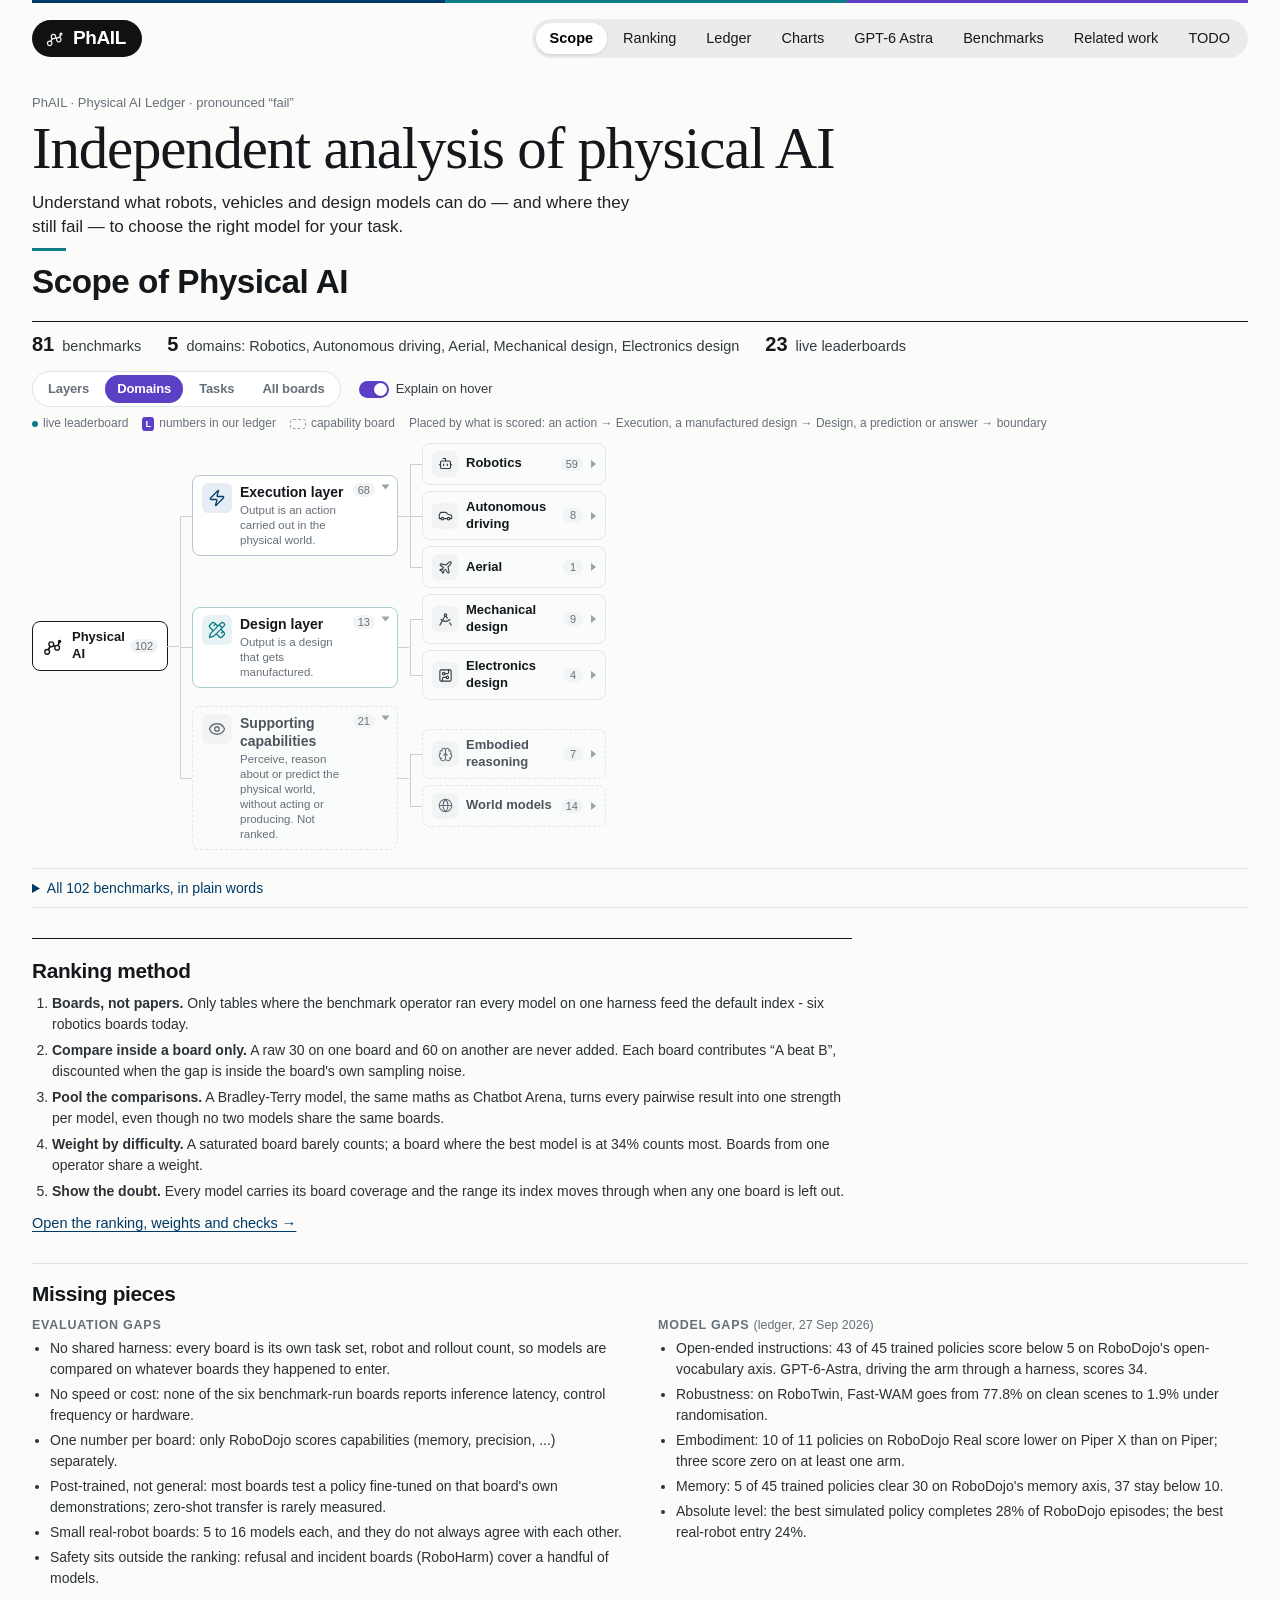
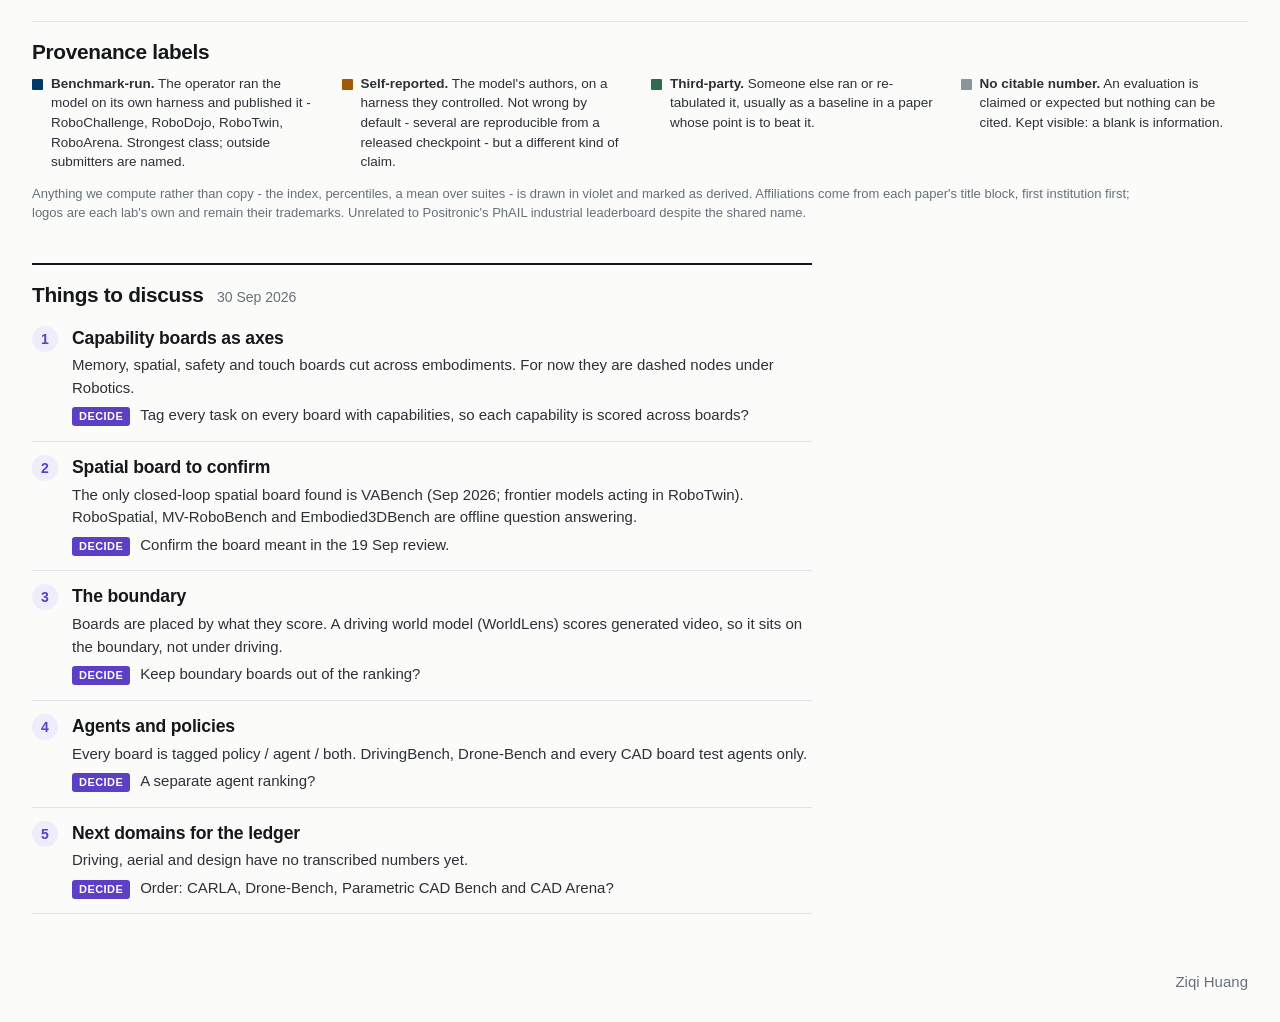
==== index.html @ 2cd9f98d "update" ====
<!doctype html>
<html lang="en">
<head>
  <meta charset="UTF-8" />
  <meta name="viewport" content="width=device-width, initial-scale=1" />
  <meta name="description" content="What counts as physical AI, which benchmarks measure it, and a draft cross-board ranking that records who produced every number." />
  <title>PhAIL - Physical AI Ledger</title>
  <link rel="icon" href="favicon.svg?v=1" type="image/svg+xml" />
  <link rel="mask-icon" href="physical-ai-mark.svg" color="#14171b" />
  <link rel="stylesheet" href="style.css?v=11" />
</head>
<body>
  <header class="site-header" id="top"></header>

  <main class="scope-page">
    <section class="site-hero">
      <p class="site-hero-kicker">PhAIL &middot; Physical AI Ledger &middot; pronounced &ldquo;fail&rdquo;</p>
      <h1>Independent analysis of physical AI</h1>
      <p class="site-hero-sub">Understand what robots, vehicles and design models can do &mdash; and where they still fail &mdash; to choose the right model for your task.</p>
    </section>

    <section class="database-intro">
      <h2>Scope of Physical AI</h2>
    </section>

    <div class="scope-stats" data-scope-stats></div>
    <div class="scope-toolbar">
      <div class="track-switch track-switch--small" role="tablist" aria-label="How deep to open the tree" data-scope-depth></div>
      <label class="explain-switch"><input type="checkbox" data-explain-toggle checked /><span class="explain-switch-track" aria-hidden="true"></span>Explain on hover</label>
      <p class="scope-legend"><span><span class="st-live"></span> live leaderboard</span><span><span class="st-chip-ledger">L</span> numbers in our ledger</span><span><span class="legend-dash"></span> capability board</span><span>Placed by what is scored: an action &rarr; Execution, a manufactured design &rarr; Design, a prediction or answer &rarr; boundary</span></p>
    </div>
    <div class="scope-tree" data-scope-tree aria-label="Taxonomy of physical AI benchmarks"></div>

    <details class="scope-directory">
      <summary data-scope-directory-summary>All benchmarks, with what each one measures</summary>
      <div data-scope-directory></div>
    </details>

    <section class="scope-about" id="about" aria-label="About PhAIL">

      <article class="scope-article">
        <h2>Ranking method</h2>
        <ol class="compact-steps">
          <li><strong>Boards, not papers.</strong> Only tables where the benchmark operator ran every model on one harness feed the default index - six robotics boards today.</li>
          <li><strong>Compare inside a board only.</strong> A raw 30 on one board and 60 on another are never added. Each board contributes “A beat B”, discounted when the gap is inside the board's own sampling noise.</li>
          <li><strong>Pool the comparisons.</strong> A Bradley-Terry model, the same maths as Chatbot Arena, turns every pairwise result into one strength per model, even though no two models share the same boards.</li>
          <li><strong>Weight by difficulty.</strong> A saturated board barely counts; a board where the best model is at 34% counts most. Boards from one operator share a weight.</li>
          <li><strong>Show the doubt.</strong> Every model carries its board coverage and the range its index moves through when any one board is left out.</li>
        </ol>
        <p class="scope-more"><a href="ranking.html">Open the ranking, weights and checks &rarr;</a></p>
      </article>
    </section>

    <section class="scope-missing" aria-labelledby="missing-title">
      <h2 id="missing-title">Missing pieces</h2>
      <div class="scope-missing-grid">
        <div>
          <h3>Evaluation gaps</h3>
          <ul class="tight-list">
            <li>No shared harness: every board is its own task set, robot and rollout count, so models are compared on whatever boards they happened to enter.</li>
            <li>No speed or cost: none of the six benchmark-run boards reports inference latency, control frequency or hardware.</li>
            <li>One number per board: only RoboDojo scores capabilities (memory, precision, ...) separately.</li>
            <li>Post-trained, not general: most boards test a policy fine-tuned on that board's own demonstrations; zero-shot transfer is rarely measured.</li>
            <li>Small real-robot boards: 5 to 16 models each, and they do not always agree with each other.</li>
            <li>Safety sits outside the ranking: refusal and incident boards (RoboHarm) cover a handful of models.</li>
          </ul>
        </div>
        <div>
          <h3>Model gaps <span class="scope-asof">(ledger, 27 Sep 2026)</span></h3>
          <ul class="tight-list">
            <li>Open-ended instructions: 43 of 45 trained policies score below 5 on RoboDojo's open-vocabulary axis. GPT-6-Astra, driving the arm through a harness, scores 34.</li>
            <li>Robustness: on RoboTwin, Fast-WAM goes from 77.8% on clean scenes to 1.9% under randomisation.</li>
            <li>Embodiment: 10 of 11 policies on RoboDojo Real score lower on Piper X than on Piper; three score zero on at least one arm.</li>
            <li>Memory: 5 of 45 trained policies clear 30 on RoboDojo's memory axis, 37 stay below 10.</li>
            <li>Absolute level: the best simulated policy completes 28% of RoboDojo episodes; the best real-robot entry 24%.</li>
          </ul>
        </div>
      </div>
    </section>

    <section class="scope-sources" aria-labelledby="sources-title">
      <h2 id="sources-title">Provenance labels</h2>
      <ul class="source-classes">
        <li><span class="provenance-swatch" style="background:#003b68"></span><div><strong>Benchmark-run.</strong> The operator ran the model on its own harness and published it - RoboChallenge, RoboDojo, RoboTwin, RoboArena. Strongest class; outside submitters are named.</div></li>
        <li><span class="provenance-swatch" style="background:#a2560a"></span><div><strong>Self-reported.</strong> The model's authors, on a harness they controlled. Not wrong by default - several are reproducible from a released checkpoint - but a different kind of claim.</div></li>
        <li><span class="provenance-swatch" style="background:#2f6b4f"></span><div><strong>Third-party.</strong> Someone else ran or re-tabulated it, usually as a baseline in a paper whose point is to beat it.</div></li>
        <li><span class="provenance-swatch" style="background:#8a949b"></span><div><strong>No citable number.</strong> An evaluation is claimed or expected but nothing can be cited. Kept visible: a blank is information.</div></li>
      </ul>
      <p class="scope-fine">Anything we compute rather than copy - the index, percentiles, a mean over suites - is drawn in violet and marked as derived. Affiliations come from each paper's title block, first institution first; logos are each lab's own and remain their trademarks. Unrelated to Positronic's PhAIL industrial leaderboard despite the shared name.</p>
    </section>

    <section data-discussion="scope"></section>
  </main>

  <footer class="site-footer" aria-label="Author"><a class="author-credit" data-personal-link href="https://ziqihuangg.github.io/" target="_blank" rel="noreferrer">Ziqi Huang</a></footer>
  <script src="script.js?v=8"></script>
  <script src="icons.js?v=2"></script>
  <script src="scope-data.js?v=3"></script>
  <script src="scope-app.js?v=4"></script>
  <script src="discussion-data.js?v=3"></script>
  <script src="discussion.js?v=2"></script>
  <script src="notes-data.js?v=1"></script>
  <script src="notes.js?v=1"></script>
</body>
</html>
---- style.css ----
:root {
  --ink: #14171b;
  --muted: #66707a;
  --line: #dfe3e6;
  --accent: #003b68;
  --paper: #fbfbfa;
  --measure: 1440px;

  /* Two accents, and a rule about where they may go.

     The data palette is already spoken for: navy, amber, green and grey mean
     benchmark-run, self-reported, third-party and pending, and the organisation
     colours mean a lab. Anything new put on a bar would read as a fifth claim
     about where a number came from. So these two belong to the INTERFACE - the
     active tab, the slider, a section rule, a figure worth remembering - with
     one exception: --violet also fills the percentile bars, because a percentile
     is the one quantity on this site that nobody published and we computed, and
     it should not look like anything read off a board.

     --teal   pairs with the navy without competing for the same job
     --violet is the interactive colour: if it moves, it is violet          */
  --violet: #5b3fc4;
  --violet-soft: #efecfb;
  --teal: #0e7c86;
  --teal-soft: #e6f2f3;
}

* { box-sizing: border-box; }
html { scroll-behavior: smooth; }
body {
  margin: 0;
  background: var(--paper);
  color: var(--ink);
  overflow-x: hidden;
  font-family: -apple-system, BlinkMacSystemFont, "Segoe UI", Helvetica, Arial, sans-serif;
  font-size: 16px;
  line-height: 1.45;
  -webkit-font-smoothing: antialiased;
}

a { color: var(--accent); text-decoration: underline; text-decoration-thickness: 1px; text-underline-offset: 3px; }
a:hover { color: var(--ink); }
.site-header, main, .site-footer { width: min(var(--measure), calc(100% - 64px)); margin: 0 auto; }
/* The rule across the top of every page carries all three colours at once -
   the only place on the site where they appear together. */
/* Header, after Artificial Analysis: a black pill for the name, the tabs in
   one grey pill beside it. The strapline and headline live on the Scope page
   only (.site-hero); every other page starts straight under the tab bar. */
.site-header { padding: 16px 0 14px; border-top: 3px solid var(--ink);
  border-image: linear-gradient(90deg, var(--accent) 0 34%, var(--teal) 34% 67%, var(--violet) 67% 100%) 1; }
.header-row { display: flex; flex-wrap: wrap; align-items: center; justify-content: space-between; gap: 10px 16px; }
.site-name { display: inline-flex; flex: none; align-items: center; gap: 8px; padding: 7px 16px 7px 13px; border-radius: 999px; background: #111; color: #fff; font-size: 19px; font-weight: 700; letter-spacing: -0.02em; line-height: 1.2; text-decoration: none; }
.site-name:hover { color: #fff; background: #000; }
.site-mark { width: 20px; height: 20px; flex: 0 0 auto; filter: invert(1); }
.site-header nav { display: flex; flex-wrap: wrap; align-items: center; gap: 2px; padding: 4px; border-radius: 999px; background: #ebebeb; }
.site-header nav a { padding: 6px 14px; border-radius: 999px; color: #1a1a1a; font-size: 14.5px; font-weight: 500; line-height: 1.3; text-decoration: none; white-space: nowrap; }
.site-header nav a:hover { background: #dcdcdc; color: #000; }
.site-header nav a[aria-current="page"] { background: #fff; color: #000; font-weight: 600; box-shadow: 0 1px 3px rgba(0, 0, 0, .12); }
.site-header nav a:focus-visible { outline: 2px solid var(--violet); outline-offset: 1px; }

.site-hero { padding: 22px 0 8px; }
.site-hero-kicker { margin: 0; color: var(--muted); font-size: 13px; }
.site-hero h1 { max-width: none; margin: 6px 0 0; font-family: "Iowan Old Style", "Palatino Linotype", Palatino, Georgia, "Times New Roman", serif; font-size: clamp(2.3rem, 4.6vw, 3.8rem); font-weight: 500; letter-spacing: -0.02em; line-height: 1.02; }
.site-hero p.site-hero-sub { max-width: 620px; margin: 12px 0 0; color: #1f2328; font-size: 17px; line-height: 1.45; }
.section { padding: 0 0 58px; }
.section + .section { padding-top: 4px; }
.section-kicker { margin: 0 0 12px; color: var(--muted); font-size: 13px; font-weight: 600; letter-spacing: 0.07em; text-transform: uppercase; }
h1, h2, h3 { margin: 0; letter-spacing: -0.03em; line-height: 1.15; }
h1 { max-width: 600px; font-size: clamp(2rem, 4vw, 3rem); font-weight: 650; }
h2 { font-size: clamp(1.6rem, 3vw, 2.3rem); font-weight: 650; }
h3 { font-size: 1rem; font-weight: 700; }
h3 span { color: var(--muted); font-weight: 400; }
.prose { max-width: 700px; margin-top: 28px; }
.prose p { margin: 0 0 20px; }
.prose p:last-child { margin-bottom: 0; }
.home-section { padding-bottom: 84px; }
.task-list { margin-top: 42px; border-top: 1px solid var(--ink); }
.task-item { display: grid; grid-template-columns: 42px 1fr; gap: 18px; padding: 20px 0 22px; border-bottom: 1px solid var(--line); }
.task-number { color: var(--accent); font-size: 12px; font-weight: 700; padding-top: 2px; }
.task-item p { max-width: 620px; margin: 6px 0 0; color: #343b42; }
.metrics-section { padding-top: 4px; }
.metric-grid { display: grid; grid-template-columns: repeat(2, 1fr); margin-top: 38px; border-top: 1px solid var(--ink); }
.metric-item { min-height: 112px; padding: 19px 24px 18px 0; border-bottom: 1px solid var(--line); }
.metric-item:nth-child(odd) { padding-right: 28px; border-right: 1px solid var(--line); }
.metric-item:nth-child(even) { padding-left: 28px; }
.metric-item strong, .metric-item span { display: block; }
.metric-item strong { font-size: 15px; }
.metric-item span { margin-top: 6px; color: var(--muted); font-size: 14px; }
.metric-note { margin-top: 28px; }
.dashboard-section { width: 100%; }
.home-page .dashboard-section { display: none; }
.home-page { min-height: calc(100vh - 230px); }
.section-page { padding-bottom: 48px; }
.section-page > .dashboard-section { display: block; }
.section-page .section-heading { margin-bottom: 34px; }
.section-page .section-heading h1, .section-page .section-heading h2 { font-size: clamp(2.2rem, 5vw, 4rem); }
.section-heading { display: flex; align-items: baseline; gap: 24px; margin-bottom: 18px; }
.section-heading .section-kicker { flex: 0 0 110px; margin: 0; }
.section-heading h1, .section-heading h2 { flex: 1; }
.task-roadmap { border-top: 1px solid var(--ink); }
.roadmap-group { display: grid; grid-template-columns: minmax(220px, .65fr) minmax(0, 2fr); gap: 32px; padding: 26px 0 30px; border-bottom: 1px solid var(--line); }
.roadmap-label { display: flex; align-items: baseline; gap: 18px; }
.roadmap-label > span { color: var(--accent); font-size: 14px; font-weight: 700; }
.roadmap-label h2 { font-size: clamp(1.5rem, 2.6vw, 2.25rem); }
.roadmap-items { border-top: 1px solid var(--line); }
.roadmap-item { display: grid; grid-template-columns: minmax(190px, 1fr) minmax(250px, 1fr) minmax(220px, 1fr); gap: 20px; padding: 15px 0; border-bottom: 1px solid var(--line); font-size: 15px; line-height: 1.45; }
.roadmap-item:last-child { border-bottom: 0; }
.roadmap-item strong { font-size: 16px; }
.roadmap-item span { color: #343b42; }
.roadmap-item em { color: var(--muted); font-style: normal; font-weight: 400; }
.task-table { border-top: 1px solid var(--ink); }
.task-row { display: grid; grid-template-columns: minmax(220px, 1.05fr) minmax(280px, 1fr) minmax(300px, 1.2fr); gap: 28px; padding: 17px 0; border-bottom: 1px solid var(--line); font-size: 16px; line-height: 1.5; }
.task-row > span, .task-row > strong { min-width: 0; }
.task-row strong { font-size: 16px; }
.task-row span { color: #343b42; }
.task-row-head { padding: 10px 0; color: var(--muted); font-size: 14px; font-weight: 700; letter-spacing: .05em; text-transform: uppercase; }
.task-row-head span { color: var(--muted); }
.task-row em { color: var(--muted); font-style: normal; font-weight: 400; }
.table-footnote { max-width: 1100px; margin: 18px 0 0; color: var(--muted); font-size: 16px; }
.definition-list { margin: 30px 0; padding: 0; list-style: none; counter-reset: definitions; }
.definition-list li { counter-increment: definitions; position: relative; padding: 0 0 22px 42px; }
.definition-list li::before { content: counter(definitions, decimal-leading-zero); position: absolute; left: 0; top: 2px; color: var(--accent); font-size: 12px; font-weight: 700; }
.definition-list strong { display: block; margin-bottom: 3px; }
.landscape-list { margin-top: 38px; }
.landscape-group { padding: 20px 0 24px; border-top: 1px solid var(--line); }
.landscape-group:last-child { border-bottom: 1px solid var(--line); }
.landscape-group p { margin: 7px 0 0; color: #343b42; }
.aside-note { max-width: 640px; margin: 26px 0 0; color: var(--muted); font-size: 14px; }
.table-wrap { overflow-x: auto; margin: 36px 0 32px; border-top: 1px solid var(--ink); border-bottom: 1px solid var(--line); }
.data-table-wrap { overflow-x: auto; border-top: 1px solid var(--ink); border-bottom: 1px solid var(--line); }
table { width: 100%; min-width: 920px; border-collapse: collapse; font-size: 15px; line-height: 1.45; }
.data-table { min-width: 1120px; }
.metrics-table { min-width: 980px; }
.models-table { min-width: 1480px; }
.models-table .source-tag { margin: 0 4px 4px 0; }
.models-table td:last-child { font-size: 13px; }
.models-table td:last-child a { display: block; margin-top: 3px; }
.benchmarks-table { min-width: 1320px; }
th, td { padding: 9px 12px 9px 0; text-align: left; vertical-align: top; border-bottom: 1px solid var(--line); }
th { color: var(--muted); font-size: 14px; letter-spacing: 0.04em; text-transform: uppercase; }
tr:last-child td { border-bottom: 0; }
td:first-child { min-width: 170px; font-weight: 500; }
.scoring-note { max-width: 700px; }
.notes-list { list-style: none; margin: 34px 0 0; padding: 0; border-top: 1px solid var(--line); }
.notes-list li { display: grid; grid-template-columns: 120px 1fr; gap: 24px; padding: 18px 0; border-bottom: 1px solid var(--line); }
.notes-list time { color: var(--accent); font-size: 13px; font-weight: 700; }
.site-footer { width: min(var(--measure), calc(100% - 64px)); margin: 0 auto; padding: 0 0 28px; text-align: right; }
.author-credit { color: var(--muted); font-size: 15px; text-decoration: none; }
.author-credit:hover { color: var(--accent); text-decoration: underline; }
.task-database-page { padding-bottom: 56px; }
.database-intro { display: grid; grid-template-columns: 170px minmax(0, 1fr); column-gap: 28px; align-items: baseline; padding-bottom: 20px; border-bottom: 1px solid var(--ink); }
.database-intro .section-kicker { grid-row: span 2; margin: 0; }
.database-intro h1 { max-width: none; font-size: clamp(2rem, 4vw, 3.1rem); }
.database-intro p:last-child { grid-column: 2; margin: 8px 0 0; color: var(--muted); font-size: 15px; }
.filter-panel { display: grid; grid-template-columns: repeat(auto-fit, minmax(146px, 1fr)); align-items: end; gap: 9px 10px; padding: 14px 0; border-bottom: 1px solid var(--line); }
.filter-panel label { display: grid; gap: 5px; color: var(--muted); font-size: 13px; font-weight: 600; }
.filter-panel select, .filter-panel input { width: 100%; min-height: 36px; padding: 6px 8px; border: 1px solid #cfd5d9; border-radius: 0; background: #fff; color: var(--ink); font: inherit; font-size: 14px; }
.database-summary { display: flex; flex-wrap: wrap; align-items: baseline; gap: 6px 16px; padding: 10px 0; color: var(--muted); font-size: 14px; }
.database-summary-note { margin-left: auto; }
.database-summary strong { color: var(--ink); }
.recommendation { display: flex; flex-wrap: wrap; align-items: baseline; gap: 12px 18px; padding: 10px 12px; margin-bottom: 12px; border-left: 3px solid var(--accent); background: #f1f3f3; font-size: 14px; }
.recommendation strong { font-size: 14px; }
.recommendation span { color: #343b42; }
.recommendation a { margin-left: auto; font-size: 13px; }
.task-database-table .data-table { min-width: 1180px; }
.task-database-table td { padding-top: 9px; padding-bottom: 9px; }
.task-database-table td small { display: block; margin-top: 3px; color: var(--muted); font-size: 13px; font-weight: 400; }
.task-database-table strong { font-weight: 600; }
.task-database-table .rank-cell { min-width: 54px; color: var(--accent); font-weight: 700; }

.source-tag { display: inline-block; padding: 2px 8px; margin: 0 0 14px; border: 1px solid var(--ink); color: var(--ink); font-size: 11px; font-weight: 700; letter-spacing: .06em; text-transform: uppercase; }
.source-tag--soft { border-style: dashed; border-color: var(--muted); color: var(--muted); font-weight: 600; }
.legend-list { display: flex; flex-wrap: wrap; gap: 9px 14px; margin: 22px 0 0; padding: 0; list-style: none; font-size: 13px; }
.legend-list li { display: flex; align-items: center; gap: 8px; color: var(--muted); }
.callout-note { padding: 12px 16px; margin: 22px 0 0; border-left: 3px solid var(--accent); background: #f1f3f3; font-size: 14px; line-height: 1.55; }
.callout-note strong { color: var(--ink); }
.callout-note p { margin: 0; }
.callout-note p + p { margin-top: 10px; }
.astra-section { border-top: 1px solid var(--line); padding-top: 46px; }
.astra-section:first-child { border-top: 0; padding-top: 0; }
.row-highlight td { background: #eef2f4; }
.row-highlight td:first-child, .row-highlight strong { font-weight: 700; }
.table-omitted td { color: var(--muted); font-style: italic; border-bottom: 1px solid var(--line); }
.source-list { list-style: none; margin: 30px 0 0; padding: 0; border-top: 1px solid var(--line); }
.source-list li { padding: 16px 0; border-bottom: 1px solid var(--line); }
.source-list p { margin: 6px 0 0; color: #343b42; font-size: 14px; }
.source-list a.source-link { font-size: 14px; }
.table-note { color: var(--muted); font-size: 13px; font-weight: 400; }
.video-grid { display: grid; grid-template-columns: repeat(auto-fit, minmax(260px, 1fr)); gap: 20px; margin: 26px 0 0; }
.video-grid figure { margin: 0; }
.video-grid video { width: 100%; display: block; background: #000; border: 1px solid var(--line); }
.video-grid figcaption { margin-top: 8px; color: var(--muted); font-size: 13px; line-height: 1.4; }

@media (max-width: 620px) {
  .site-header, main, .site-footer { width: min(var(--measure), calc(100% - 36px)); }
  .header-row { flex-direction: column; align-items: flex-start; gap: 10px; }
  .site-header nav { border-radius: 16px; }
  .site-header nav a { padding: 5px 11px; font-size: 14px; }
  .section-heading { display: block; }
  .section-heading .section-kicker { margin-bottom: 16px; }
  .task-row { grid-template-columns: 1fr; gap: 5px; padding: 16px 0; }
  .task-row-head { display: none; }
  .roadmap-group { display: block; padding: 23px 0 25px; }
  .roadmap-label { margin-bottom: 18px; }
  .roadmap-item { grid-template-columns: 1fr; gap: 5px; padding: 15px 0; }
  .section { padding-bottom: 76px; }
  .astra-section { padding-top: 40px; }
  .metric-grid { display: block; }
  .metric-item, .metric-item:nth-child(odd), .metric-item:nth-child(even) { min-height: 0; padding: 17px 0; border-right: 0; }
  .notes-list li { grid-template-columns: 1fr; gap: 4px; }
  .definition-list li { padding-left: 36px; }
}

/* ==========================================================================
   Provenance labelling - who produced each number
   ========================================================================== */
.provenance-key { padding: 14px 0 12px; border-bottom: 1px solid var(--line); }
.provenance-title { margin: 0 0 9px; font-size: 13px; font-weight: 600; letter-spacing: .07em; text-transform: uppercase; color: var(--muted); }
.provenance-legend { display: grid; grid-template-columns: repeat(auto-fit, minmax(260px, 1fr)); gap: 5px 22px; margin: 0; padding: 0; list-style: none; font-size: 13.5px; line-height: 1.4; color: #343b42; }
.provenance-legend li { display: flex; gap: 9px; align-items: flex-start; }
.provenance-copy { min-width: 0; }
.provenance-legend strong { font-weight: 600; }
.provenance-swatch { flex: 0 0 auto; width: 11px; height: 11px; margin-top: 5px; border-radius: 1px; }
.provenance-stamp { margin: 10px 0 0; color: var(--muted); font-size: 13px; }
.provenance-tag { display: inline-block; padding: 1px 7px; border: 1px solid var(--tag, var(--ink)); color: var(--tag, var(--ink)); font-size: 11px; font-weight: 600; letter-spacing: .05em; text-transform: uppercase; white-space: nowrap; }

.filter-panel label { min-width: 0; }
.filter-reset { align-self: end; min-height: 36px; padding: 6px 12px; border: 1px solid #cfd5d9; background: #fff; color: var(--muted); font: inherit; font-size: 13px; cursor: pointer; }
.filter-reset:hover { color: var(--accent); border-color: var(--accent); }

.task-database-table .data-table { min-width: 1180px; table-layout: fixed; }
.task-database-table th, .task-database-table td { overflow-wrap: anywhere; padding-right: 14px; }
.task-database-table col.col-rank { width: 46px; }
.task-database-table col.col-model { width: 15%; }
.task-database-table col.col-task { width: 9.5%; }
.task-database-table col.col-benchmark { width: 12%; }
.task-database-table col.col-track { width: 48px; }
.task-database-table col.col-result { width: 21%; }
.task-database-table col.col-source-type { width: 11%; }
.task-database-table col.col-source { width: auto; }
.task-database-table td { padding-top: 8px; padding-bottom: 8px; }
.task-database-table td small { line-height: 1.35; }
.task-database-table .record-note { color: #343b42; }
.row-reference td { background: #f4f6f7; }
.row-reference .rank-cell { color: var(--muted); }

/* ==========================================================================
   Charts
   ========================================================================== */
.chart-surface { margin: 14px 0 0; }
.chart-surface svg { display: block; max-width: 100%; }
.phail-chart text { font-family: inherit; }
.chart-tick { font-size: 11px; fill: #66707a; }
.chart-tick--head { font-size: 11px; fill: #14171b; font-weight: 600; letter-spacing: .02em; }
.chart-label { font-size: 12.5px; fill: #14171b; }
.chart-label--ref { fill: #66707a; font-style: italic; }
.chart-value { font-size: 12px; fill: #343b42; font-variant-numeric: tabular-nums; }
.chart-point-label { font-size: 11.5px; fill: #343b42; }
.chart-annotation { font-size: 11px; fill: #66707a; }
.chart-axis { font-size: 11.5px; fill: #66707a; }
.chart-caption { max-width: 900px; margin: 10px 0 0; color: var(--muted); font-size: 13.5px; line-height: 1.5; }
.chart-caption-aside { display: block; margin-top: 3px; }
.chart-missing { margin: 0; padding: 18px 0; color: var(--muted); font-size: 14px; font-style: italic; }
.chart-panel + .chart-panel { margin-top: 26px; padding-top: 22px; border-top: 1px solid var(--line); }
.chart-panel-title { margin: 0 0 4px; font-size: 13px; font-weight: 600; color: #343b42; }

.ledger-chart { padding: 18px 0 14px; border-bottom: 1px solid var(--line); }
.ledger-chart-title { margin: 0; font-size: 15px; font-weight: 600; letter-spacing: -0.01em; }

.charts-page { padding-bottom: 56px; }
.chart-index { display: flex; flex-wrap: wrap; gap: 6px 18px; padding: 12px 0; border-bottom: 1px solid var(--line); font-size: 13.5px; }
.chart-block { padding: 30px 0 32px; border-bottom: 1px solid var(--line); }
.chart-block h2 { font-size: clamp(1.25rem, 2.1vw, 1.7rem); }
.chart-standfirst { max-width: 820px; margin: 8px 0 0; color: #343b42; font-size: 14.5px; line-height: 1.5; }
.gap-list { margin: 14px 0 0; padding: 0; list-style: none; border-top: 1px solid var(--line); }
.gap-list li { display: grid; grid-template-columns: minmax(150px, .5fr) minmax(0, 2fr) minmax(170px, .8fr); gap: 18px; padding: 13px 0; border-bottom: 1px solid var(--line); font-size: 14px; }
.gap-list span { color: #343b42; }
.gap-list a { font-size: 13px; }

@media (max-width: 720px) {
  .gap-list li { grid-template-columns: 1fr; gap: 4px; }
  .database-summary-note { margin-left: 0; }
  .chart-block { padding: 24px 0 26px; }
  .database-intro { display: block; }
  .database-intro .section-kicker { margin-bottom: 10px; }
  .database-intro p:last-child { margin-top: 10px; }
  .provenance-legend { grid-template-columns: 1fr; }
  .chart-index { gap: 4px 14px; }
}

/* ==========================================================================
   Column charts: organisation badges, hover panel, colour legend
   ========================================================================== */
.chart-surface { overflow-x: auto; overflow-y: visible; }
.chart-inner { position: relative; }
.chart-column-value { font-size: 11.5px; fill: #14171b; font-weight: 600; font-variant-numeric: tabular-nums; }
.chart-column-name { font-size: 11.5px; fill: #343b42; }
.chart-badge-text { font-family: inherit; letter-spacing: -0.01em; }
.chart-column-band { transition: fill-opacity .12s ease; }

.chart-tooltip {
  position: absolute;
  z-index: 5;
  width: 268px;
  padding: 9px 12px 10px;
  border: 1px solid var(--line);
  border-left: 3px solid var(--ink);
  background: #fff;
  box-shadow: 0 6px 20px rgba(20, 23, 27, .12);
  font-size: 13px;
  line-height: 1.4;
  pointer-events: none;
}
.chart-tooltip[hidden] { display: none; }
.chart-tooltip-head { display: flex; align-items: baseline; gap: 7px; }
.chart-tooltip-head strong { font-size: 13.5px; font-weight: 600; }
.chart-tooltip-swatch { flex: 0 0 auto; width: 9px; height: 9px; border-radius: 1px; }
.chart-tooltip-value { margin: 3px 0 7px; font-size: 19px; font-weight: 650; letter-spacing: -0.02em; font-variant-numeric: tabular-nums; }
.chart-tooltip-value span { margin-left: 6px; color: var(--muted); font-size: 12px; font-weight: 400; letter-spacing: 0; }
.chart-tooltip-list { margin: 0; padding: 0; border-top: 1px solid var(--line); }
.chart-tooltip-row { display: grid; grid-template-columns: 76px 1fr; gap: 10px; padding: 3px 0; border-bottom: 1px solid #f2f4f5; }
.chart-tooltip-row:last-child { border-bottom: 0; }
.chart-tooltip dt { color: var(--muted); font-size: 11.5px; }
.chart-tooltip dd { margin: 0; font-size: 12.5px; line-height: 1.32; color: #24292e;
  display: -webkit-box; -webkit-line-clamp: 2; -webkit-box-orient: vertical; overflow: hidden; }
.chart-tooltip-foot { margin: 7px 0 0; color: var(--muted); font-size: 11.5px; }

.chart-legend { display: flex; flex-wrap: wrap; gap: 5px 16px; margin: 12px 0 0; padding: 0; list-style: none; font-size: 12.5px; color: #343b42; }
.chart-legend li { display: flex; align-items: center; gap: 7px; }
.chart-legend-swatch { width: 10px; height: 10px; border-radius: 1px; }
.chart-legend-count { color: var(--muted); font-size: 11.5px; }
.chart-legend-note { color: var(--muted); font-size: 11.5px; }

.chart-scroll-hint { margin: 6px 0 0; color: var(--muted); font-size: 12px; }

/* Organisation logos in the hover panel and the colour legend */
.chart-tooltip-logo { flex: 0 0 auto; width: 16px; height: 16px; object-fit: contain; align-self: center; }
.chart-legend-logo { flex: 0 0 auto; width: 14px; height: 14px; object-fit: contain; }

/* =============================================================================
   GPT-6-Astra spotlight page
   -----------------------------------------------------------------------------
   The page reads as one long argument, so headings inside a section need to be
   quieter than the section head, and the blocks that carry the argument (the
   stat strip, the disagreements) need to sit apart from the ordinary prose.
   ========================================================================== */

.astra-page h3 { margin: 34px 0 0; font-size: 1.05rem; font-weight: 600; letter-spacing: -0.01em; }
.astra-page .data-table-wrap { margin-top: 16px; }
.astra-page .chart-index { margin-top: 30px; }
.astra-intro .provenance-key { margin-top: 26px; padding-top: 18px; border-top: 1px solid var(--line); border-bottom: 0; }

/* The four numbers worth remembering after closing the tab. */
.stat-strip { display: grid; grid-template-columns: repeat(auto-fit, minmax(190px, 1fr)); gap: 1px; margin: 28px 0 0; background: var(--line); border: 1px solid var(--line); }
.stat { display: flex; flex-direction: column; gap: 6px; padding: 16px 18px; background: var(--paper, #fbfbfa); }
.stat-value { font-size: clamp(1.4rem, 3vw, 1.9rem); font-weight: 700; letter-spacing: -0.02em; line-height: 1; }
.stat-label { color: var(--muted); font-size: 12.5px; line-height: 1.45; }

/* Reference rows in a table: present for context, not part of the comparison. */
.row-reference td { color: var(--muted); font-style: italic; }
.row-reference td strong { font-weight: 400; }

/* Videos: a poster frame is all that loads until someone presses play. The
   clips come from five different servers at five different aspect ratios, so
   normalise the box and letterbox inside it rather than letting one wide hero
   shot set the row height for three portrait ones. */
.astra-page .video-grid { margin-top: 22px; }
.astra-page .video-grid video { aspect-ratio: 4 / 3; height: auto; object-fit: contain; }
.video-grid figcaption a { display: inline-block; margin-left: 4px; white-space: nowrap; }

/* The closing section - one block per open question. */
.disagreement-list { margin-top: 26px; }
.disagreement { padding: 26px 0; border-top: 1px solid var(--line); }
.disagreement:last-child { border-bottom: 1px solid var(--line); }
.disagreement-index { margin: 0; color: var(--muted); font-size: 12px; font-weight: 600; letter-spacing: .08em; }
.disagreement h3 { margin: 6px 0 0; font-size: 1.15rem; font-weight: 600; }
.disagreement-verdict { margin: 8px 0 0; color: #343b42; font-size: 14.5px; font-style: italic; }
.claim-list { margin: 18px 0 0; padding: 0; list-style: none; display: grid; gap: 14px; }
.claim-list li { display: grid; grid-template-columns: 148px 1fr; gap: 14px; align-items: start; }
.claim-who { display: inline-block; padding: 2px 8px; border: 1px solid; font-size: 11px; font-weight: 700; letter-spacing: .05em; text-transform: uppercase; justify-self: start; }
.claim-list p { margin: 0; color: #343b42; font-size: 14px; line-height: 1.55; }
.disagreement-reading { max-width: 820px; margin: 20px 0 0; padding: 14px 16px; background: #f1f3f3; border-left: 3px solid var(--accent); font-size: 14px; line-height: 1.6; }
.disagreement-reading strong { color: var(--ink); }

.astra-gap-list { margin: 22px 0 0; padding: 0; list-style: none; border-top: 1px solid var(--line); }
.astra-gap-list li { padding: 13px 0; border-bottom: 1px solid var(--line); color: #343b42; font-size: 14.5px; line-height: 1.5; }

.source-list--cards li { padding: 20px 0; }
.source-list--cards .source-meta { margin: 5px 0 0; color: var(--muted); font-size: 13px; line-height: 1.5; }
.source-list--cards .source-meta strong { color: #343b42; font-weight: 600; }

@media (max-width: 620px) {
  .astra-page h3 { margin-top: 28px; }
  .stat-strip { grid-template-columns: 1fr; }
  .claim-list li { grid-template-columns: 1fr; gap: 6px; }
  .disagreement-reading { padding: 12px 13px; }
}

/* =============================================================================
   The sim / real switch, the faceted filters, and the size range
   -----------------------------------------------------------------------------
   The switch is not a filter and does not sit in the filter panel: it picks
   which of two incomparable populations the page is about, so it goes above
   them, styled as a pair of tabs rather than a dropdown.
   ========================================================================== */

.track-switch { display: inline-flex; gap: 4px; margin: 18px 0 0; padding: 4px; border: 1px solid var(--line); border-radius: 999px; background: #fff; }
.track-switch button {
  min-height: 34px; padding: 6px 20px; border: 0; border-radius: 999px;
  background: transparent; color: var(--muted);
  font: inherit; font-size: 14px; font-weight: 600; letter-spacing: -0.01em; cursor: pointer;
  transition: background-color .13s ease, color .13s ease;
}
.track-switch button:hover { color: var(--violet); }
.track-switch button[aria-selected="true"] { background: var(--violet); color: #fff; }
.track-switch button[aria-selected="true"]:hover { color: #fff; }
.track-switch-note { max-width: 780px; margin: 10px 0 4px; color: var(--muted); font-size: 13.5px; line-height: 1.5; }

.filter-panel select:focus-visible, .filter-panel input:focus-visible, .filter-reset:focus-visible, .track-switch button:focus-visible {
  outline: 2px solid var(--violet); outline-offset: 1px;
}
.filter-panel select:disabled { color: var(--muted); background: #f5f6f7; }

/* Model size. Two range inputs stacked on one rail: the track and the fill are
   drawn by the container, and only the thumbs take pointer events, so either
   handle can be grabbed anywhere along the bar. */
.size-filter { grid-column: span 2; align-content: start; }
.size-head { display: flex; align-items: baseline; gap: 8px; }
.size-readout { color: var(--ink); font-weight: 600; font-variant-numeric: tabular-nums; }
.size-range { position: relative; display: block; height: 36px; margin-top: 2px; }
.size-range-rail { position: absolute; left: 8px; right: 8px; top: 16px; height: 4px; border-radius: 2px; background: var(--line); }
.size-range-fill { position: absolute; top: 0; bottom: 0; border-radius: 2px; background: var(--violet); }
.filter-panel .size-range input[type="range"] {
  position: absolute; left: 0; top: 6px; width: 100%; height: 24px; min-height: 0; margin: 0; padding: 0;
  -webkit-appearance: none; appearance: none; border: 0; background: transparent; pointer-events: none;
}
.size-range input[type="range"]::-webkit-slider-runnable-track { background: transparent; border: 0; }
.size-range input[type="range"]::-moz-range-track { background: transparent; border: 0; }
.size-range input[type="range"]::-webkit-slider-thumb {
  -webkit-appearance: none; pointer-events: auto; cursor: grab;
  width: 16px; height: 16px; border-radius: 50%; border: 2px solid var(--violet); background: #fff;
  box-shadow: 0 1px 3px rgba(20, 23, 27, .2);
}
.size-range input[type="range"]::-moz-range-thumb {
  pointer-events: auto; cursor: grab;
  width: 12px; height: 12px; border-radius: 50%; border: 2px solid var(--violet); background: #fff;
}

/* =============================================================================
   Section rules
   -----------------------------------------------------------------------------
   The numbered grey kickers above every heading are gone. Something still has to
   mark where one section stops and the next begins, so each heading carries a
   short coloured rule instead - shorter to read than "03 / Capability breakdown"
   and it does the same job.
   ========================================================================== */

.chart-block > h2::before,
.astra-section > h2::before,
.database-intro > h1::before,
.charts-page .database-intro > h1::before,
.section-page .section-heading h1::before,
.section-page .section-heading h2::before {
  content: ""; display: block; width: 34px; height: 3px; margin-bottom: 14px; background: var(--teal);
}
.astra-section > h1::before { content: ""; display: block; width: 34px; height: 3px; margin-bottom: 14px; background: var(--teal); }
.section-secondary { margin-top: 12px; padding-top: 34px; border-top: 1px solid var(--line); }
.section-secondary .section-heading h1, .section-secondary .section-heading h2 { font-size: clamp(1.5rem, 3vw, 2.2rem); }

/* Without its kicker column the ledger intro is just a heading and a line. */
.database-intro { display: block; }
.database-intro p:last-child { grid-column: auto; max-width: 780px; }
.section-heading { display: block; }

/* =============================================================================
   Colour, sparingly, on the things worth finding again
   ========================================================================== */

.recommendation { border-left-color: var(--teal); background: var(--teal-soft); }
.task-database-table .rank-cell { color: var(--teal); }
.chart-index a:hover { color: var(--violet); }
.ledger-chart-title { color: var(--ink); }
.ledger-chart-title::before { content: ""; display: inline-block; width: 8px; height: 8px; margin-right: 8px; border-radius: 50%; background: var(--violet); vertical-align: middle; }
.stat-value { color: var(--teal); }
.disagreement-index { color: var(--violet); }
.disagreement-reading { border-left-color: var(--violet); background: var(--violet-soft); }
.callout-note { border-left-color: var(--teal); background: var(--teal-soft); }
.definition-list li::before, .task-number, .notes-list time { color: var(--violet); }
.filter-reset:hover { color: var(--violet); border-color: var(--violet); }

@media (max-width: 620px) {
  .track-switch { display: flex; width: 100%; }
  .track-switch button { flex: 1; padding: 6px 8px; }
  .size-filter { grid-column: span 1; }
}

/* =============================================================================
   Scope tab: the tree, the counts, the directory, the About material
   -----------------------------------------------------------------------------
   The tree borrows Artificial Analysis's card language - white cards, 8px
   corners, hairline borders, a line icon on a tinted tile - and keeps this
   site's colours: navy for the execution layer, teal for the design layer,
   grey and dashed for the boundary that is listed but not ranked.
   ========================================================================== */

.page-lede { max-width: 820px; margin: 8px 0 18px; color: #343b42; font-size: 14.5px; line-height: 1.5; }
.scope-page, .ranking-page { padding-bottom: 56px; }
.scope-page .database-intro p, .ranking-page .database-intro p { max-width: 980px; font-size: 14.5px; line-height: 1.5; color: #343b42; }

.scope-stats { display: flex; flex-wrap: wrap; align-items: baseline; gap: 4px 26px; margin: 8px 0 12px; color: #343b42; font-size: 14.5px; }
.scope-stats b { margin-right: 4px; color: var(--ink); font-size: 20px; font-weight: 650; font-variant-numeric: tabular-nums; }

.scope-tree { --st-gap: 24px; --st-line: #c9d0d5; overflow-x: auto; padding: 4px 0 8px; }
.st-tree { min-width: 1040px; }
.st-branch { display: flex; align-items: center; }
.st-node { position: relative; flex: none; display: flex; align-items: center; gap: 8px; padding: 7px 9px; border: 1px solid #e3e6e8; border-radius: 8px; background: #fff; font-size: 13px; line-height: 1.3; }
.st-branch > .st-node:not(:only-child)::after { content: ""; position: absolute; left: 100%; top: 50%; width: calc(var(--st-gap) / 2); border-top: 1px solid var(--st-line); }
.st-kids { position: relative; display: flex; flex-direction: column; gap: 6px; flex: 1 1 auto; min-width: 0; margin-left: var(--st-gap); }
.st-kids > .st-branch { position: relative; }
.st-kids > .st-branch::before { content: ""; position: absolute; left: calc(var(--st-gap) / -2); top: 50%; width: calc(var(--st-gap) / 2); border-top: 1px solid var(--st-line); }
.st-kids > .st-branch::after { content: ""; position: absolute; left: calc(var(--st-gap) / -2); top: -3px; bottom: -3px; border-left: 1px solid var(--st-line); }
.st-kids > .st-branch:first-child::after { top: 50%; }
.st-kids > .st-branch:last-child::after { bottom: 50%; }
.st-kids > .st-branch:only-child::after { display: none; }

.st-icon { flex: none; display: inline-flex; align-items: center; justify-content: center; width: 26px; height: 26px; border-radius: 6px; background: #f1f3f4; color: #343b42; }
.st-text { display: flex; flex-direction: column; min-width: 0; flex: 1; }
.st-name { font-weight: 550; }
.st-gloss { margin-top: 2px; color: var(--muted); font-size: 11.5px; line-height: 1.3; }
.st-kind { margin-top: 1px; color: var(--muted); font-size: 10.5px; letter-spacing: .03em; }
.st-count { flex: none; min-width: 20px; padding: 0 5px; border-radius: 999px; background: #f1f3f4; color: var(--muted); font-size: 11px; text-align: center; font-variant-numeric: tabular-nums; }

.st-node--root { width: 136px; border-color: var(--ink); }
.st-root-mark { width: 22px; height: 22px; flex: none; }
.st-node--root .st-name { font-weight: 650; }
.st-node--layer { width: 206px; align-items: flex-start; }
.st-node--layer .st-icon { width: 30px; height: 30px; }
.st-node--layer .st-name { font-size: 14px; font-weight: 650; }
.st-layer-execution { border-color: #b7c7d8; }
.st-layer-execution .st-icon { background: #e6edf4; color: var(--accent); }
.st-layer-design { border-color: #a9cfd3; }
.st-layer-design .st-icon { background: var(--teal-soft); color: var(--teal); }
.st-node--domain { width: 184px; }
.st-node--task { width: 212px; }
.st-node--task .st-icon { width: 22px; height: 22px; }
.st-node--capability { border-style: dashed; }
.st-node--boundary { border-style: dashed; background: #fafbfb; color: #4c555d; }
.st-node--boundary .st-icon { background: #f1f3f4; color: var(--muted); }

.st-chips { display: flex; flex-wrap: wrap; gap: 4px; flex: 1 1 auto; min-width: 250px; padding: 5px; border: 1px solid #eceef0; border-radius: 8px; background: #fff; }
.st-chip { display: inline-flex; align-items: center; gap: 5px; padding: 1px 8px; border: 1px solid #e3e6e8; border-radius: 999px; background: #fafbfb; color: var(--ink); font-size: 12px; line-height: 1.6; text-decoration: none; white-space: nowrap; }
.st-chip:hover { border-color: var(--violet); color: var(--violet); background: #fff; }
.st-live { flex: none; width: 6px; height: 6px; border-radius: 50%; background: var(--teal); }
.st-chip-mode { color: var(--muted); font-size: 10.5px; }
.st-chip-ledger { display: inline-block; padding: 0 3px; border-radius: 3px; background: var(--violet); color: #fff; font-size: 9.5px; font-weight: 700; line-height: 1.45; }
.st-chip-ledger--inline { vertical-align: 1px; }
.st-chip--saturated { border-style: dashed; color: var(--muted); }
.st-node--boundary ~ .st-kids .st-chips { background: #fafbfb; }

.scope-directory { margin: 10px 0 0; border-top: 1px solid var(--line); border-bottom: 1px solid var(--line); }
.scope-directory summary { padding: 9px 0; color: var(--accent); font-size: 14px; cursor: pointer; }
.scope-directory summary:hover { color: var(--violet); }
.scope-directory .data-table-wrap { border-bottom: 0; }
.scope-directory-table { min-width: 1100px; font-size: 13px; }
.scope-directory-table td:first-child { min-width: 200px; }
.scope-new, .scope-flag { margin-left: 4px; padding: 0 5px; border-radius: 3px; font-size: 10.5px; }
.scope-new { background: var(--teal-soft); color: var(--teal); }
.scope-flag { background: #f1f3f4; color: var(--muted); }
.scope-ledger { margin-left: 4px; font-size: 11.5px; }

.scope-about { max-width: 820px; margin-top: 30px; padding-top: 20px; border-top: 1px solid var(--ink); }
.scope-page h2 { font-size: 1.3rem; letter-spacing: -0.015em; }
.scope-article p { margin: 10px 0 0; color: #2b3137; font-size: 14.5px; line-height: 1.55; }
.scope-article strong, .compact-steps strong, .todo-grid strong, .source-classes strong { font-weight: 600; }
.compact-steps { margin: 10px 0 0; padding-left: 20px; font-size: 14px; line-height: 1.5; color: #2b3137; }
.compact-steps li { margin: 5px 0; }
.scope-more { margin: 10px 0 0; font-size: 14px; }

.scope-missing, .scope-sources, .scope-todo { margin-top: 28px; padding-top: 18px; border-top: 1px solid var(--line); }
.scope-missing-grid { display: grid; grid-template-columns: minmax(0, 1fr) minmax(0, 1fr); gap: 36px; margin-top: 8px; }
.scope-missing h3 { margin: 4px 0 0; color: var(--muted); font-size: 12.5px; font-weight: 600; letter-spacing: .06em; text-transform: uppercase; }
.scope-asof { text-transform: none; letter-spacing: 0; font-weight: 400; }
.tight-list { margin: 6px 0 0; padding-left: 18px; font-size: 14px; line-height: 1.5; color: #2b3137; }
.tight-list li { margin: 4px 0; }

.source-classes { display: grid; grid-template-columns: repeat(4, minmax(0, 1fr)); gap: 12px 22px; margin: 10px 0 0; padding: 0; list-style: none; font-size: 13.5px; line-height: 1.45; color: #2b3137; }
.source-classes li { display: flex; gap: 8px; align-items: flex-start; }
.scope-fine { max-width: 1100px; margin: 12px 0 0; color: var(--muted); font-size: 13px; line-height: 1.5; }

.todo-grid { display: grid; grid-template-columns: repeat(4, minmax(0, 1fr)); gap: 10px 22px; margin: 10px 0 0; padding: 0; list-style: none; font-size: 13.5px; line-height: 1.45; color: #2b3137; }
.todo-grid li { padding-top: 8px; border-top: 2px solid #e6edf4; }

/* =============================================================================
   "Things to discuss" and meeting notes - the foot of every tab
   -----------------------------------------------------------------------------
   One narrow column read like slides: a numbered short title, a line or two of
   detail, and the decision it needs. Narrow on purpose - it is read aloud.
   ========================================================================== */

.talk { max-width: 780px; margin-top: 40px; padding-top: 18px; border-top: 2px solid var(--ink); }
.talk-title { margin: 0 0 6px; font-size: 1.45rem; letter-spacing: -0.015em; }
.talk-title span { margin-left: 8px; color: var(--muted); font-size: 14px; font-weight: 400; letter-spacing: 0; }
.talk-list { margin: 0; padding: 0; list-style: none; counter-reset: talk; }
.talk-list li { position: relative; counter-increment: talk; padding: 14px 0 14px 40px; border-bottom: 1px solid var(--line); }
.talk-list li::before { content: counter(talk); position: absolute; left: 0; top: 13px; width: 26px; height: 26px; border-radius: 50%; background: var(--violet-soft); color: var(--violet); font-size: 14px; font-weight: 650; line-height: 26px; text-align: center; }
.talk-list h3 { margin: 0; font-size: 1.1rem; font-weight: 650; letter-spacing: -0.01em; line-height: 1.3; }
.talk-list p { margin: 5px 0 0; color: #2b3137; font-size: 15px; line-height: 1.5; }
.talk-decide { display: flex; gap: 10px; align-items: baseline; }
.talk-decide span { flex: none; padding: 0 7px; border-radius: 3px; background: var(--violet); color: #fff; font-size: 11px; font-weight: 600; letter-spacing: .04em; text-transform: uppercase; line-height: 1.7; }

.notes { max-width: 780px; margin-top: 20px; }
.talk .notes { margin-top: 18px; }
.notes-title { margin: 0 0 6px; font-size: 1rem; font-weight: 650; }
.notes-list { margin: 0 0 8px; padding: 0; list-style: none; border-top: 1px solid var(--line); }
.notes-list li { display: flex; gap: 10px; align-items: baseline; padding: 7px 0; border-bottom: 1px solid var(--line); font-size: 15px; line-height: 1.45; }
.notes-time { flex: none; color: var(--muted); font-size: 12px; font-variant-numeric: tabular-nums; }
.notes-page { flex: none; padding: 0 6px; border-radius: 3px; background: var(--teal-soft); color: var(--teal); font-size: 11.5px; }
.notes-text { flex: 1; min-width: 0; white-space: pre-wrap; overflow-wrap: anywhere; }
.notes-delete { flex: none; padding: 0 6px; border: 0; background: transparent; color: #9aa3aa; font-size: 17px; line-height: 1; cursor: pointer; }
.notes-delete:hover { color: #b04a5a; }
.notes-input { width: 100%; min-height: 40px; padding: 8px 12px; border: 1px solid #cfd5d9; border-radius: 8px; background: #fff; color: var(--ink); font: inherit; font-size: 15px; }
.notes-input:focus { outline: 2px solid var(--violet); outline-offset: 0; border-color: var(--violet); }
.notes-status { min-height: 1em; margin: 4px 0 0; color: #b04a5a; font-size: 12.5px; }

/* =============================================================================
   Ranking tab
   ========================================================================== */

.rank-controls { display: flex; flex-wrap: wrap; align-items: flex-end; gap: 10px 18px; padding: 14px 0 12px; border-bottom: 1px solid var(--line); }
.rank-control { display: flex; flex-direction: column; gap: 4px; }
.rank-control-label { color: var(--muted); font-size: 12px; font-weight: 600; }
.track-switch--small { margin: 0; padding: 3px; }
.track-switch--small button { min-height: 28px; padding: 3px 12px; font-size: 13px; }
.rank-controls .filter-reset { min-height: 30px; border-radius: 999px; }

.legend-inline { white-space: nowrap; }
.legend-inline .swatch { display: inline-block; width: 10px; height: 10px; margin: 0 4px 0 6px; border-radius: 2px; vertical-align: -1px; }

.num { font-variant-numeric: tabular-nums; white-space: nowrap; }
.ranking-page th { font-size: 12px; }
.rank-table-wrap { margin-top: 4px; }
.rank-table { min-width: 1040px; font-size: 13.5px; }
.rank-table td { padding-top: 6px; padding-bottom: 6px; }
.rank-table td small { display: block; color: var(--muted); font-size: 11.5px; }
.rank-table .rank-cell { width: 40px; min-width: 0; color: var(--violet); font-weight: 600; }
.rank-model { display: inline-flex; align-items: center; gap: 7px; }
.rank-logo { width: 16px; height: 16px; flex: none; object-fit: contain; }
.rank-logo--mark { display: inline-flex; align-items: center; justify-content: center; border-radius: 3px; color: #fff; font-size: 7.5px; font-weight: 700; }
.rank-tag { margin-left: 6px; padding: 0 5px; border: 1px solid; border-radius: 3px; font-size: 10px; letter-spacing: .04em; text-transform: uppercase; }
.rank-tag--agent { border-color: var(--teal); color: var(--teal); }
.rank-bar { display: inline-block; width: 84px; height: 6px; margin-right: 8px; overflow: hidden; border-radius: 3px; background: #eef0f2; vertical-align: middle; }
.rank-bar > span { display: block; height: 100%; }
.rank-bar--narrow { width: 54px; }
.rank-positions span { display: inline-block; margin: 1px 5px 1px 0; padding: 0 7px; border: 1px solid #e3e6e8; border-radius: 999px; color: #4c555d; font-size: 11.5px; white-space: nowrap; }
.rank-positions b { color: var(--ink); font-weight: 600; }

.rank-boards-table { min-width: 900px; font-size: 13.5px; }
.rank-boards-table td small { display: block; color: var(--muted); font-size: 11.5px; }
.held-weak { color: #b04a5a; font-weight: 600; }

.heat-table { min-width: 720px; font-size: 13px; }
.heat-table th, .heat-table td { padding: 5px 6px; }
.heat-table td:first-child { min-width: 190px; }
.heat-head { text-align: center; font-size: 11px; letter-spacing: .02em; text-transform: none; }
.heat-head .icon { display: block; margin: 0 auto 2px; color: var(--ink); }
.heat { width: 70px; text-align: center; font-variant-numeric: tabular-nums; }
.heat--empty { color: #b8bfc5; }
.heat--dark { color: #fff; }
.rank-sources { display: flex; flex-wrap: wrap; gap: 3px 16px; margin: 8px 0 0; color: var(--muted); font-size: 12px; }
.rank-sources b { color: #343b42; font-weight: 600; }
.rank-more { margin-top: 10px; }

.tau-table { min-width: 760px; font-size: 13px; }
.tau-head { font-size: 11px; letter-spacing: 0; text-transform: none; text-align: center; }
.tau-row { color: var(--ink); font-size: 13px; font-weight: 500; letter-spacing: 0; text-transform: none; white-space: nowrap; }
.tau { text-align: center; font-variant-numeric: tabular-nums; }
.tau small { display: block; color: #4c555d; font-size: 10.5px; }
.tau--self { background: #f6f7f8; color: var(--muted); font-size: 12px; }
.tau--none { color: #9aa3aa; font-size: 12px; }

.method-steps { max-width: 980px; margin: 10px 0 0; padding-left: 20px; font-size: 14px; line-height: 1.5; color: #2b3137; }
.method-steps li { margin: 6px 0; }
.method-steps b { font-weight: 600; }

.factor-table { min-width: 880px; font-size: 13.5px; }
.factor-status { display: inline-block; padding: 1px 8px; border-radius: 999px; font-size: 11.5px; white-space: nowrap; }
.factor-status--used { background: var(--violet-soft); color: var(--violet); }
.factor-status--toggle { background: var(--teal-soft); color: var(--teal); }
.factor-status--beside { background: #f1f3f4; color: #343b42; }
.factor-status--missing { background: #f7e6e8; color: #9b3848; }

@media (max-width: 1000px) {
  .st-tree { min-width: 0; }
  .st-branch { flex-direction: column; align-items: stretch; }
  .st-node, .st-node--root, .st-node--layer, .st-node--domain, .st-node--task { width: auto; }
  .st-kids { margin: 6px 0 0 14px; padding-left: 12px; border-left: 1px solid var(--st-line); }
  .st-branch > .st-node::after, .st-kids > .st-branch::before, .st-kids > .st-branch::after { display: none; }
  .st-chips { min-width: 0; }
  .scope-about, .scope-missing-grid { grid-template-columns: 1fr; gap: 18px; }
  .source-classes, .todo-grid { grid-template-columns: repeat(2, minmax(0, 1fr)); }
}
@media (max-width: 620px) {
  .source-classes, .todo-grid { grid-template-columns: 1fr; }
  .rank-controls .track-switch--small { width: auto; display: inline-flex; }
  .track-switch--small button { flex: none; padding: 3px 10px; }
}

/* Scope tree: depth switch, legend, open / closed nodes */
.scope-toolbar { display: flex; flex-wrap: wrap; align-items: center; gap: 8px 18px; margin: 4px 0 6px; }
.scope-legend { display: flex; flex-wrap: wrap; align-items: center; gap: 4px 14px; margin: 0; color: var(--muted); font-size: 12px; }
.scope-legend > span { display: inline-flex; align-items: center; gap: 5px; }
.scope-legend .st-live { display: inline-block; }
.legend-dash { display: inline-block; width: 16px; height: 10px; border: 1px dashed #9aa3aa; border-radius: 3px; }
.st-node[data-toggle] { cursor: pointer; user-select: none; }
.st-node[data-toggle]:hover { border-color: var(--violet); }
.st-node[data-toggle]:focus-visible { outline: 2px solid var(--violet); outline-offset: 1px; }
.st-caret { flex: none; width: 0; height: 0; border-top: 4px solid transparent; border-bottom: 4px solid transparent; border-left: 5px solid #9aa3aa; transform: rotate(90deg); transition: transform .12s ease; }
.st-branch.is-collapsed > .st-node .st-caret { transform: none; }
.st-branch.is-collapsed > .st-kids { display: none; }
.st-branch.is-collapsed > .st-node::after { display: none; }
.st-branch.is-collapsed > .st-node { background: #fafbfb; }

/* Ranking tab: explanations read like slides - large type, narrow column */
.slide { max-width: 800px; padding: 30px 0 30px; border-bottom: 1px solid var(--line); }
.slide h2, .ranking-page .chart-block h2 { font-size: clamp(1.35rem, 2.2vw, 1.7rem); }
.slide h2::before, .ranking-page .chart-block > h2::before { content: ""; display: block; width: 34px; height: 3px; margin-bottom: 12px; background: var(--teal); }
.slide-steps { margin: 16px 0 0; padding: 0; list-style: none; counter-reset: step; }
.slide-steps li { position: relative; counter-increment: step; padding: 10px 0 10px 44px; border-top: 1px solid #eceff1; }
.slide-steps li::before { content: counter(step); position: absolute; left: 0; top: 10px; width: 28px; height: 28px; border-radius: 50%; background: var(--violet); color: #fff; font-size: 14px; font-weight: 650; line-height: 28px; text-align: center; }
.slide-steps b { display: block; font-size: 18px; font-weight: 650; letter-spacing: -0.01em; line-height: 1.3; }
.slide-steps span { display: block; margin-top: 3px; color: #343b42; font-size: 15.5px; line-height: 1.5; }
.slide-aside { margin: 14px 0 0; color: var(--muted); font-size: 14px; line-height: 1.5; }
.slide-points { max-width: 800px; margin: 12px 0 14px; padding-left: 20px; font-size: 16px; line-height: 1.5; color: #2b3137; }
.slide-points li { margin: 4px 0; }
.slide-points b { font-weight: 650; }

/* =============================================================================
   Related work and TODO tabs
   ========================================================================== */
.h1-tag { margin-left: 10px; padding: 2px 8px; border-radius: 4px; background: #f1f3f4; color: var(--muted); font-size: 13px; font-weight: 500; letter-spacing: 0; vertical-align: middle; }
.related-page, .todo-page { padding-bottom: 56px; }
.related-entry { max-width: 860px; padding: 18px 0 30px; border-bottom: 1px solid var(--line); }
.related-index { margin: 0; color: var(--violet); font-size: 13px; font-weight: 650; }
.related-entry h2 { margin: 4px 0 0; font-size: 1.4rem; line-height: 1.25; }
.related-entry h2 a { color: var(--ink); text-decoration: none; }
.related-entry h2 a:hover { color: var(--violet); }
.related-entry h3 { margin: 26px 0 6px; font-size: 1.1rem; font-weight: 650; }
.related-meta { margin: 6px 0 0; color: var(--muted); font-size: 13.5px; }
.related-summary { margin: 12px 0 0; font-size: 16px; line-height: 1.55; color: #2b3137; }
.related-facts { display: grid; grid-template-columns: repeat(2, minmax(0, 1fr)); gap: 8px; margin: 16px 0 0; }
.related-facts div { padding: 9px 12px; border: 1px solid #e6e8ea; border-radius: 8px; background: #fff; }
.related-facts dt { color: var(--muted); font-size: 12px; font-weight: 600; }
.related-facts dd { margin: 2px 0 0; font-size: 14px; line-height: 1.45; }
.related-compare { min-width: 680px; font-size: 14px; }
.related-compare td:first-child { min-width: 130px; font-weight: 600; }
.related-overlap { margin: 12px 0 0; color: #343b42; font-size: 14px; line-height: 1.5; }
.related-overlap b { font-weight: 600; }

.todo-grid-groups { display: grid; grid-template-columns: repeat(2, minmax(0, 1fr)); gap: 8px 40px; max-width: 1200px; }
.todo-group h2 { margin: 18px 0 6px; font-size: 1.2rem; }
.todo-list { margin: 0; padding: 0; list-style: none; border-top: 1px solid var(--ink); }
.todo-item { display: grid; grid-template-columns: 86px minmax(0, 1fr); gap: 12px; padding: 11px 0; border-bottom: 1px solid var(--line); }
.todo-item h3 { margin: 0; font-size: 16px; font-weight: 650; line-height: 1.35; }
.todo-item p { margin: 3px 0 0; color: #343b42; font-size: 14.5px; line-height: 1.5; }
.todo-status { align-self: start; margin-top: 2px; padding: 1px 0; border-radius: 999px; font-size: 11.5px; font-weight: 600; text-align: center; }
.todo-item--doing .todo-status { background: var(--violet); color: #fff; }
.todo-item--next .todo-status { background: var(--violet-soft); color: var(--violet); }
.todo-item--later .todo-status { background: #f1f3f4; color: var(--muted); }
.todo-new { margin-left: 6px; padding: 0 6px; border-radius: 3px; background: var(--teal-soft); color: var(--teal); font-size: 11px; font-weight: 500; vertical-align: 2px; }

@media (max-width: 800px) {
  .related-facts, .todo-grid-groups { grid-template-columns: 1fr; }
}

/* Scope: hover explanations and their on/off switch */
.explain-switch { display: inline-flex; align-items: center; gap: 7px; color: #343b42; font-size: 13px; cursor: pointer; user-select: none; }
.explain-switch input { position: absolute; opacity: 0; width: 1px; height: 1px; }
.explain-switch-track { position: relative; width: 30px; height: 17px; border-radius: 999px; background: #cfd5d9; transition: background .15s ease; }
.explain-switch-track::after { content: ""; position: absolute; left: 2px; top: 2px; width: 13px; height: 13px; border-radius: 50%; background: #fff; box-shadow: 0 1px 2px rgba(0, 0, 0, .2); transition: transform .15s ease; }
.explain-switch input:checked + .explain-switch-track { background: var(--violet); }
.explain-switch input:checked + .explain-switch-track::after { transform: translateX(13px); }
.explain-switch input:focus-visible + .explain-switch-track { outline: 2px solid var(--violet); outline-offset: 2px; }

.explain-pop { position: fixed; z-index: 20; width: 340px; max-width: calc(100vw - 16px); padding: 11px 14px 12px; border: 1px solid #e3e6e8; border-radius: 10px; background: #fff; box-shadow: 0 10px 28px rgba(20, 23, 27, .16); font-size: 13.5px; line-height: 1.45; color: var(--ink); pointer-events: none; }
.explain-pop[hidden] { display: none; }
.explain-kicker { margin: 0; color: var(--muted); font-size: 11.5px; }
.explain-pop h4 { margin: 2px 0 0; font-size: 15px; font-weight: 650; letter-spacing: -0.01em; }
.explain-count { margin-left: 6px; color: var(--muted); font-size: 12px; font-weight: 400; }
.explain-pop p { margin: 6px 0 0; }
.explain-plain { font-size: 14px; }
.explain-note { color: var(--muted); font-size: 12.5px; }
.explain-facts { display: grid; gap: 3px; margin: 8px 0 0; padding: 7px 0 0; border-top: 1px solid #eef0f2; }
.explain-facts div { display: grid; grid-template-columns: 62px 1fr; gap: 8px; }
.explain-facts dt { color: var(--muted); font-size: 12px; }
.explain-facts dd { margin: 0; font-size: 13px; }
.explain-labels { margin: 8px 0 0; padding: 7px 0 0; border-top: 1px solid #eef0f2; list-style: none; color: #4c555d; font-size: 12.5px; }
.explain-labels li { margin: 2px 0; }
.explain-labels b { display: inline-block; min-width: 62px; margin-right: 6px; color: var(--ink); font-weight: 600; }

.database-intro > h2 { font-size: clamp(1.6rem, 2.6vw, 2.1rem); }
.database-intro > h2::before { content: ""; display: block; width: 34px; height: 3px; margin-bottom: 12px; background: var(--teal); }
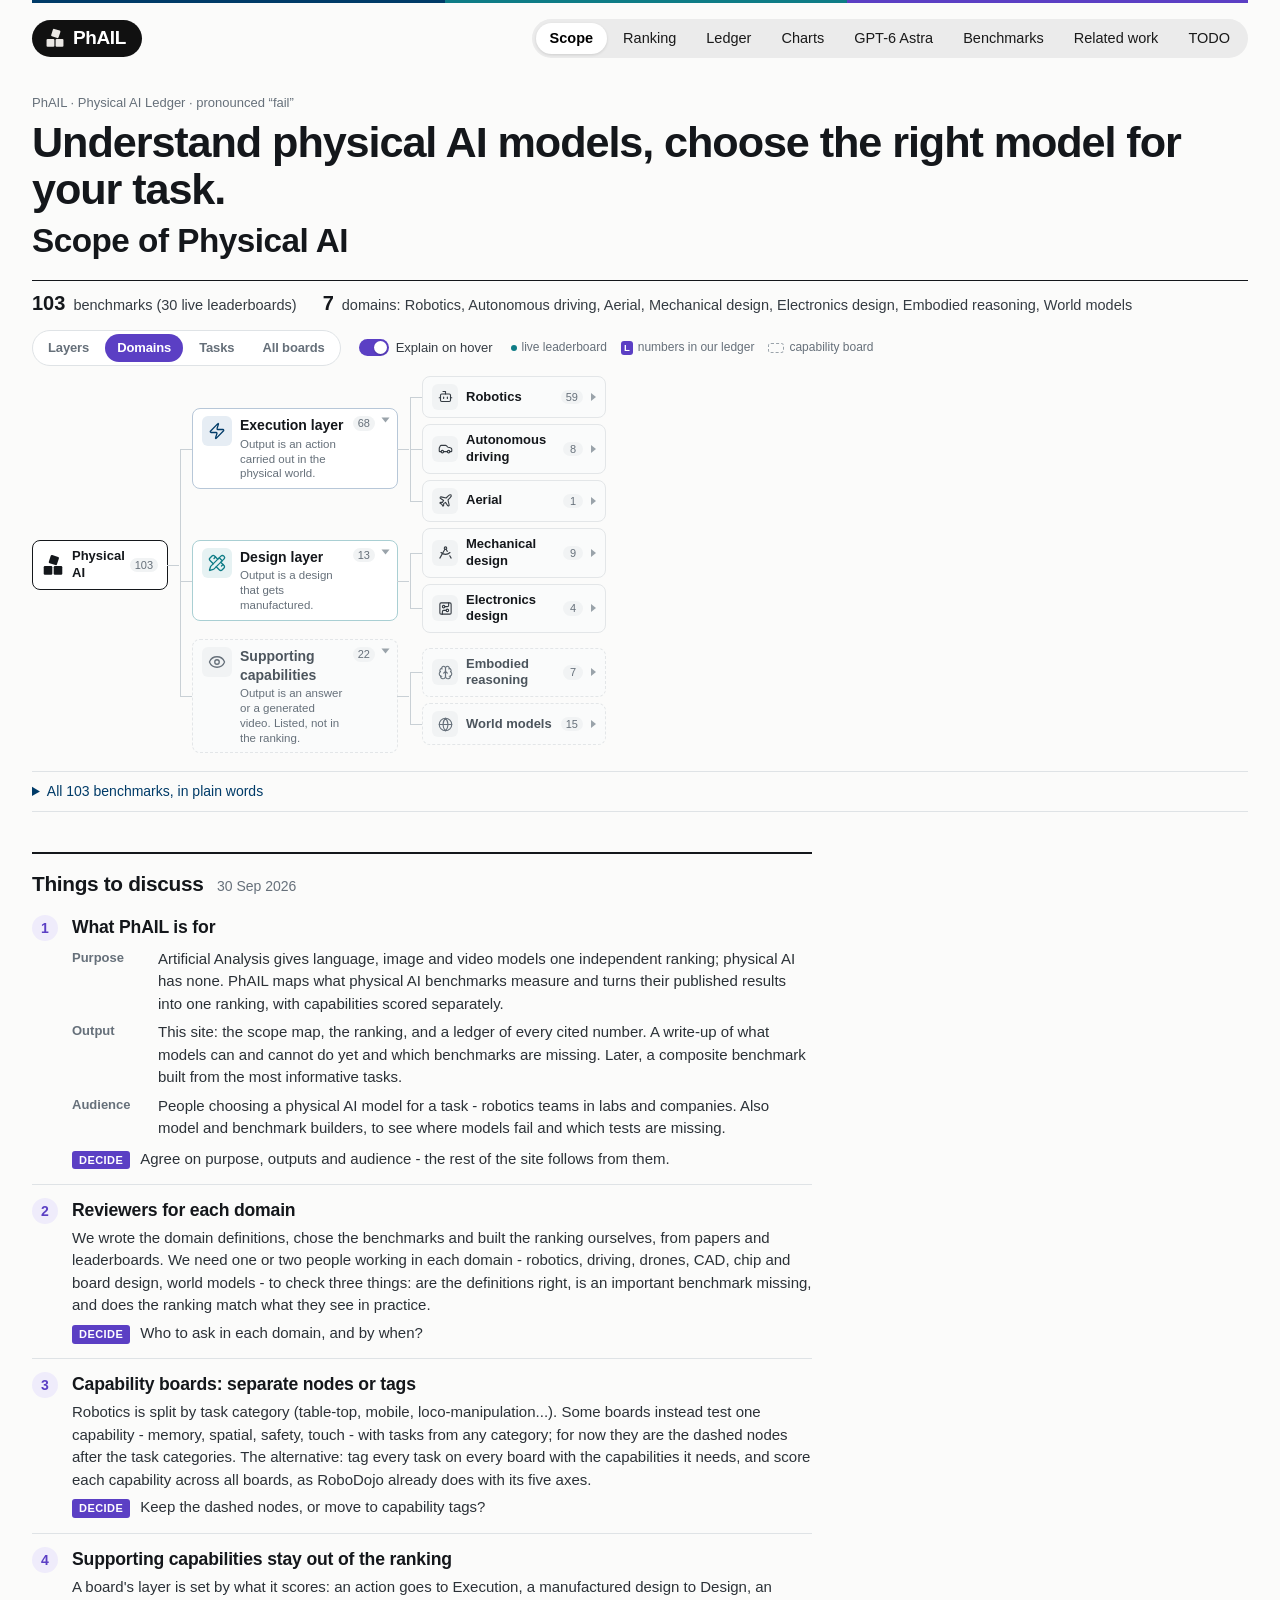
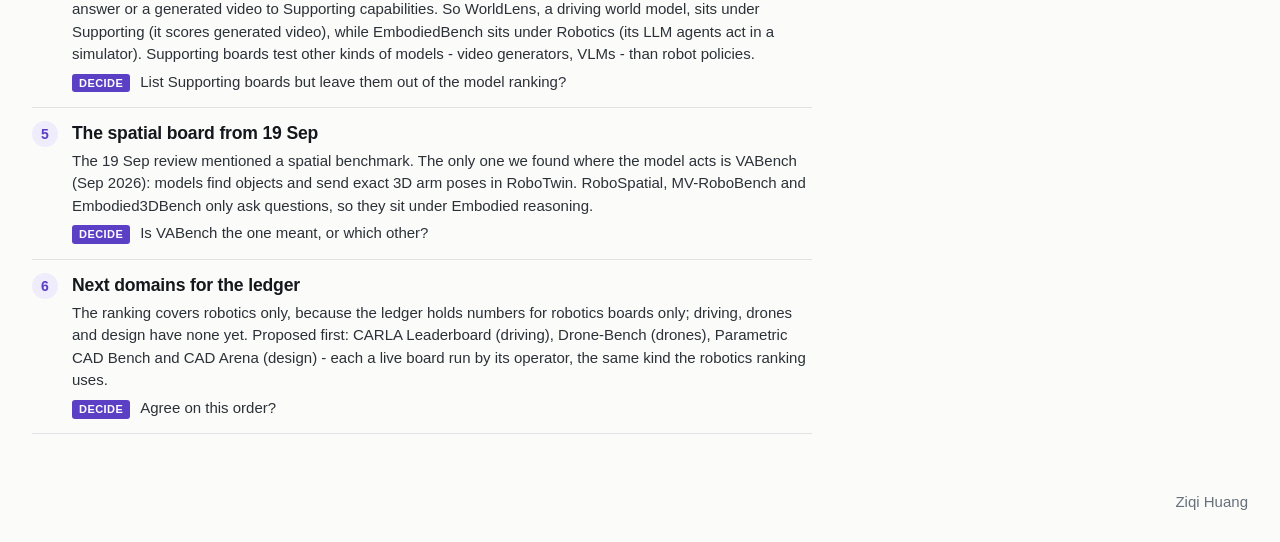
==== commit f8404ecd: "update Scope page" ====
--- a/index.html
+++ b/index.html
@@ -3,11 +3,11 @@
 <head>
   <meta charset="UTF-8" />
   <meta name="viewport" content="width=device-width, initial-scale=1" />
-  <meta name="description" content="What counts as physical AI, which benchmarks measure it, and a draft cross-board ranking that records who produced every number." />
+  <meta name="description" content="Scope of physical AI: every benchmark that measures it, sorted by layer, domain and task." />
   <title>PhAIL - Physical AI Ledger</title>
-  <link rel="icon" href="favicon.svg?v=1" type="image/svg+xml" />
+  <link rel="icon" href="favicon.svg?v=2" type="image/svg+xml" />
   <link rel="mask-icon" href="physical-ai-mark.svg" color="#14171b" />
-  <link rel="stylesheet" href="style.css?v=11" />
+  <link rel="stylesheet" href="style.css?v=12" />
 </head>
 <body>
   <header class="site-header" id="top"></header>
@@ -15,8 +15,7 @@
   <main class="scope-page">
     <section class="site-hero">
       <p class="site-hero-kicker">PhAIL &middot; Physical AI Ledger &middot; pronounced &ldquo;fail&rdquo;</p>
-      <h1>Independent analysis of physical AI</h1>
-      <p class="site-hero-sub">Understand what robots, vehicles and design models can do &mdash; and where they still fail &mdash; to choose the right model for your task.</p>
+      <h1>Understand physical AI models, choose the right model for your task.</h1>
     </section>
 
     <section class="database-intro">
@@ -27,7 +26,7 @@
     <div class="scope-toolbar">
       <div class="track-switch track-switch--small" role="tablist" aria-label="How deep to open the tree" data-scope-depth></div>
       <label class="explain-switch"><input type="checkbox" data-explain-toggle checked /><span class="explain-switch-track" aria-hidden="true"></span>Explain on hover</label>
-      <p class="scope-legend"><span><span class="st-live"></span> live leaderboard</span><span><span class="st-chip-ledger">L</span> numbers in our ledger</span><span><span class="legend-dash"></span> capability board</span><span>Placed by what is scored: an action &rarr; Execution, a manufactured design &rarr; Design, a prediction or answer &rarr; boundary</span></p>
+      <p class="scope-legend"><span><span class="st-live"></span> live leaderboard</span><span><span class="st-chip-ledger">L</span> numbers in our ledger</span><span><span class="legend-dash"></span> capability board</span></p>
     </div>
     <div class="scope-tree" data-scope-tree aria-label="Taxonomy of physical AI benchmarks"></div>
 
@@ -36,69 +35,16 @@
       <div data-scope-directory></div>
     </details>
 
-    <section class="scope-about" id="about" aria-label="About PhAIL">
-
-      <article class="scope-article">
-        <h2>Ranking method</h2>
-        <ol class="compact-steps">
-          <li><strong>Boards, not papers.</strong> Only tables where the benchmark operator ran every model on one harness feed the default index - six robotics boards today.</li>
-          <li><strong>Compare inside a board only.</strong> A raw 30 on one board and 60 on another are never added. Each board contributes “A beat B”, discounted when the gap is inside the board's own sampling noise.</li>
-          <li><strong>Pool the comparisons.</strong> A Bradley-Terry model, the same maths as Chatbot Arena, turns every pairwise result into one strength per model, even though no two models share the same boards.</li>
-          <li><strong>Weight by difficulty.</strong> A saturated board barely counts; a board where the best model is at 34% counts most. Boards from one operator share a weight.</li>
-          <li><strong>Show the doubt.</strong> Every model carries its board coverage and the range its index moves through when any one board is left out.</li>
-        </ol>
-        <p class="scope-more"><a href="ranking.html">Open the ranking, weights and checks &rarr;</a></p>
-      </article>
-    </section>
-
-    <section class="scope-missing" aria-labelledby="missing-title">
-      <h2 id="missing-title">Missing pieces</h2>
-      <div class="scope-missing-grid">
-        <div>
-          <h3>Evaluation gaps</h3>
-          <ul class="tight-list">
-            <li>No shared harness: every board is its own task set, robot and rollout count, so models are compared on whatever boards they happened to enter.</li>
-            <li>No speed or cost: none of the six benchmark-run boards reports inference latency, control frequency or hardware.</li>
-            <li>One number per board: only RoboDojo scores capabilities (memory, precision, ...) separately.</li>
-            <li>Post-trained, not general: most boards test a policy fine-tuned on that board's own demonstrations; zero-shot transfer is rarely measured.</li>
-            <li>Small real-robot boards: 5 to 16 models each, and they do not always agree with each other.</li>
-            <li>Safety sits outside the ranking: refusal and incident boards (RoboHarm) cover a handful of models.</li>
-          </ul>
-        </div>
-        <div>
-          <h3>Model gaps <span class="scope-asof">(ledger, 27 Sep 2026)</span></h3>
-          <ul class="tight-list">
-            <li>Open-ended instructions: 43 of 45 trained policies score below 5 on RoboDojo's open-vocabulary axis. GPT-6-Astra, driving the arm through a harness, scores 34.</li>
-            <li>Robustness: on RoboTwin, Fast-WAM goes from 77.8% on clean scenes to 1.9% under randomisation.</li>
-            <li>Embodiment: 10 of 11 policies on RoboDojo Real score lower on Piper X than on Piper; three score zero on at least one arm.</li>
-            <li>Memory: 5 of 45 trained policies clear 30 on RoboDojo's memory axis, 37 stay below 10.</li>
-            <li>Absolute level: the best simulated policy completes 28% of RoboDojo episodes; the best real-robot entry 24%.</li>
-          </ul>
-        </div>
-      </div>
-    </section>
-
-    <section class="scope-sources" aria-labelledby="sources-title">
-      <h2 id="sources-title">Provenance labels</h2>
-      <ul class="source-classes">
-        <li><span class="provenance-swatch" style="background:#003b68"></span><div><strong>Benchmark-run.</strong> The operator ran the model on its own harness and published it - RoboChallenge, RoboDojo, RoboTwin, RoboArena. Strongest class; outside submitters are named.</div></li>
-        <li><span class="provenance-swatch" style="background:#a2560a"></span><div><strong>Self-reported.</strong> The model's authors, on a harness they controlled. Not wrong by default - several are reproducible from a released checkpoint - but a different kind of claim.</div></li>
-        <li><span class="provenance-swatch" style="background:#2f6b4f"></span><div><strong>Third-party.</strong> Someone else ran or re-tabulated it, usually as a baseline in a paper whose point is to beat it.</div></li>
-        <li><span class="provenance-swatch" style="background:#8a949b"></span><div><strong>No citable number.</strong> An evaluation is claimed or expected but nothing can be cited. Kept visible: a blank is information.</div></li>
-      </ul>
-      <p class="scope-fine">Anything we compute rather than copy - the index, percentiles, a mean over suites - is drawn in violet and marked as derived. Affiliations come from each paper's title block, first institution first; logos are each lab's own and remain their trademarks. Unrelated to Positronic's PhAIL industrial leaderboard despite the shared name.</p>
-    </section>
-
     <section data-discussion="scope"></section>
   </main>
 
   <footer class="site-footer" aria-label="Author"><a class="author-credit" data-personal-link href="https://ziqihuangg.github.io/" target="_blank" rel="noreferrer">Ziqi Huang</a></footer>
   <script src="script.js?v=8"></script>
   <script src="icons.js?v=2"></script>
-  <script src="scope-data.js?v=3"></script>
-  <script src="scope-app.js?v=4"></script>
-  <script src="discussion-data.js?v=3"></script>
-  <script src="discussion.js?v=2"></script>
+  <script src="scope-data.js?v=4"></script>
+  <script src="scope-app.js?v=5"></script>
+  <script src="discussion-data.js?v=4"></script>
+  <script src="discussion.js?v=3"></script>
   <script src="notes-data.js?v=1"></script>
   <script src="notes.js?v=1"></script>
 </body>
--- a/style.css
+++ b/style.css
@@ -60,8 +60,7 @@
 
 .site-hero { padding: 22px 0 8px; }
 .site-hero-kicker { margin: 0; color: var(--muted); font-size: 13px; }
-.site-hero h1 { max-width: none; margin: 6px 0 0; font-family: "Iowan Old Style", "Palatino Linotype", Palatino, Georgia, "Times New Roman", serif; font-size: clamp(2.3rem, 4.6vw, 3.8rem); font-weight: 500; letter-spacing: -0.02em; line-height: 1.02; }
-.site-hero p.site-hero-sub { max-width: 620px; margin: 12px 0 0; color: #1f2328; font-size: 17px; line-height: 1.45; }
+.site-hero h1 { max-width: none; margin: 6px 0 0; font-size: clamp(1.8rem, 3.4vw, 2.7rem); font-weight: 650; letter-spacing: -0.025em; line-height: 1.1; }
 .section { padding: 0 0 58px; }
 .section + .section { padding-top: 4px; }
 .section-kicker { margin: 0 0 12px; color: var(--muted); font-size: 13px; font-weight: 600; letter-spacing: 0.07em; text-transform: uppercase; }
@@ -446,24 +445,8 @@
   width: 12px; height: 12px; border-radius: 50%; border: 2px solid var(--violet); background: #fff;
 }
 
-/* =============================================================================
-   Section rules
-   -----------------------------------------------------------------------------
-   The numbered grey kickers above every heading are gone. Something still has to
-   mark where one section stops and the next begins, so each heading carries a
-   short coloured rule instead - shorter to read than "03 / Capability breakdown"
-   and it does the same job.
-   ========================================================================== */
-
-.chart-block > h2::before,
-.astra-section > h2::before,
-.database-intro > h1::before,
-.charts-page .database-intro > h1::before,
-.section-page .section-heading h1::before,
-.section-page .section-heading h2::before {
-  content: ""; display: block; width: 34px; height: 3px; margin-bottom: 14px; background: var(--teal);
-}
-.astra-section > h1::before { content: ""; display: block; width: 34px; height: 3px; margin-bottom: 14px; background: var(--teal); }
+/* Sections are separated by their borders alone: no coloured rule above a
+   heading (removed 2026-09-28 at Ziqi's request). */
 .section-secondary { margin-top: 12px; padding-top: 34px; border-top: 1px solid var(--line); }
 .section-secondary .section-heading h1, .section-secondary .section-heading h2 { font-size: clamp(1.5rem, 3vw, 2.2rem); }
 
@@ -568,24 +551,8 @@
 .scope-flag { background: #f1f3f4; color: var(--muted); }
 .scope-ledger { margin-left: 4px; font-size: 11.5px; }
 
-.scope-about { max-width: 820px; margin-top: 30px; padding-top: 20px; border-top: 1px solid var(--ink); }
 .scope-page h2 { font-size: 1.3rem; letter-spacing: -0.015em; }
-.scope-article p { margin: 10px 0 0; color: #2b3137; font-size: 14.5px; line-height: 1.55; }
-.scope-article strong, .compact-steps strong, .todo-grid strong, .source-classes strong { font-weight: 600; }
-.compact-steps { margin: 10px 0 0; padding-left: 20px; font-size: 14px; line-height: 1.5; color: #2b3137; }
-.compact-steps li { margin: 5px 0; }
-.scope-more { margin: 10px 0 0; font-size: 14px; }
-
-.scope-missing, .scope-sources, .scope-todo { margin-top: 28px; padding-top: 18px; border-top: 1px solid var(--line); }
-.scope-missing-grid { display: grid; grid-template-columns: minmax(0, 1fr) minmax(0, 1fr); gap: 36px; margin-top: 8px; }
-.scope-missing h3 { margin: 4px 0 0; color: var(--muted); font-size: 12.5px; font-weight: 600; letter-spacing: .06em; text-transform: uppercase; }
-.scope-asof { text-transform: none; letter-spacing: 0; font-weight: 400; }
-.tight-list { margin: 6px 0 0; padding-left: 18px; font-size: 14px; line-height: 1.5; color: #2b3137; }
-.tight-list li { margin: 4px 0; }
-
-.source-classes { display: grid; grid-template-columns: repeat(4, minmax(0, 1fr)); gap: 12px 22px; margin: 10px 0 0; padding: 0; list-style: none; font-size: 13.5px; line-height: 1.45; color: #2b3137; }
-.source-classes li { display: flex; gap: 8px; align-items: flex-start; }
-.scope-fine { max-width: 1100px; margin: 12px 0 0; color: var(--muted); font-size: 13px; line-height: 1.5; }
+.todo-grid strong { font-weight: 600; }
 
 .todo-grid { display: grid; grid-template-columns: repeat(4, minmax(0, 1fr)); gap: 10px 22px; margin: 10px 0 0; padding: 0; list-style: none; font-size: 13.5px; line-height: 1.45; color: #2b3137; }
 .todo-grid li { padding-top: 8px; border-top: 2px solid #e6edf4; }
@@ -605,6 +572,10 @@
 .talk-list li::before { content: counter(talk); position: absolute; left: 0; top: 13px; width: 26px; height: 26px; border-radius: 50%; background: var(--violet-soft); color: var(--violet); font-size: 14px; font-weight: 650; line-height: 26px; text-align: center; }
 .talk-list h3 { margin: 0; font-size: 1.1rem; font-weight: 650; letter-spacing: -0.01em; line-height: 1.3; }
 .talk-list p { margin: 5px 0 0; color: #2b3137; font-size: 15px; line-height: 1.5; }
+.talk-points { margin: 6px 0 0; }
+.talk-points div { display: grid; grid-template-columns: 76px minmax(0, 1fr); gap: 10px; padding: 3px 0; }
+.talk-points dt { color: var(--muted); font-size: 13px; font-weight: 600; line-height: 1.6; }
+.talk-points dd { margin: 0; color: #2b3137; font-size: 15px; line-height: 1.5; }
 .talk-decide { display: flex; gap: 10px; align-items: baseline; }
 .talk-decide span { flex: none; padding: 0 7px; border-radius: 3px; background: var(--violet); color: #fff; font-size: 11px; font-weight: 600; letter-spacing: .04em; text-transform: uppercase; line-height: 1.7; }
 
@@ -682,6 +653,17 @@
 .method-steps li { margin: 6px 0; }
 .method-steps b { font-weight: 600; }
 
+.gap-table { min-width: 1040px; font-size: 13.5px; }
+.gap-table td { padding-top: 7px; padding-bottom: 7px; }
+.gap-table td:first-child { min-width: 150px; font-weight: 600; }
+.gap-table td small { display: block; margin-top: 2px; color: var(--muted); font-size: 11.5px; }
+.gap-table td.gap-best small { display: inline; margin: 0 0 0 4px; }
+.gap-best, .gap-typical { min-width: 150px; font-variant-numeric: tabular-nums; }
+.gap-best { min-width: 250px; }
+.gap-board { display: inline-block; min-width: 132px; color: var(--muted); font-size: 12px; }
+.gap-best div, .gap-typical div { white-space: nowrap; }
+.gap-best b { font-weight: 600; }
+
 .factor-table { min-width: 880px; font-size: 13.5px; }
 .factor-status { display: inline-block; padding: 1px 8px; border-radius: 999px; font-size: 11.5px; white-space: nowrap; }
 .factor-status--used { background: var(--violet-soft); color: var(--violet); }
@@ -696,11 +678,10 @@
   .st-kids { margin: 6px 0 0 14px; padding-left: 12px; border-left: 1px solid var(--st-line); }
   .st-branch > .st-node::after, .st-kids > .st-branch::before, .st-kids > .st-branch::after { display: none; }
   .st-chips { min-width: 0; }
-  .scope-about, .scope-missing-grid { grid-template-columns: 1fr; gap: 18px; }
-  .source-classes, .todo-grid { grid-template-columns: repeat(2, minmax(0, 1fr)); }
+  .todo-grid { grid-template-columns: repeat(2, minmax(0, 1fr)); }
 }
 @media (max-width: 620px) {
-  .source-classes, .todo-grid { grid-template-columns: 1fr; }
+  .todo-grid { grid-template-columns: 1fr; }
   .rank-controls .track-switch--small { width: auto; display: inline-flex; }
   .track-switch--small button { flex: none; padding: 3px 10px; }
 }
@@ -723,7 +704,6 @@
 /* Ranking tab: explanations read like slides - large type, narrow column */
 .slide { max-width: 800px; padding: 30px 0 30px; border-bottom: 1px solid var(--line); }
 .slide h2, .ranking-page .chart-block h2 { font-size: clamp(1.35rem, 2.2vw, 1.7rem); }
-.slide h2::before, .ranking-page .chart-block > h2::before { content: ""; display: block; width: 34px; height: 3px; margin-bottom: 12px; background: var(--teal); }
 .slide-steps { margin: 16px 0 0; padding: 0; list-style: none; counter-reset: step; }
 .slide-steps li { position: relative; counter-increment: step; padding: 10px 0 10px 44px; border-top: 1px solid #eceff1; }
 .slide-steps li::before { content: counter(step); position: absolute; left: 0; top: 10px; width: 28px; height: 28px; border-radius: 50%; background: var(--violet); color: #fff; font-size: 14px; font-weight: 650; line-height: 28px; text-align: center; }
@@ -798,4 +778,3 @@
 .explain-labels b { display: inline-block; min-width: 62px; margin-right: 6px; color: var(--ink); font-weight: 600; }
 
 .database-intro > h2 { font-size: clamp(1.6rem, 2.6vw, 2.1rem); }
-.database-intro > h2::before { content: ""; display: block; width: 34px; height: 3px; margin-bottom: 12px; background: var(--teal); }
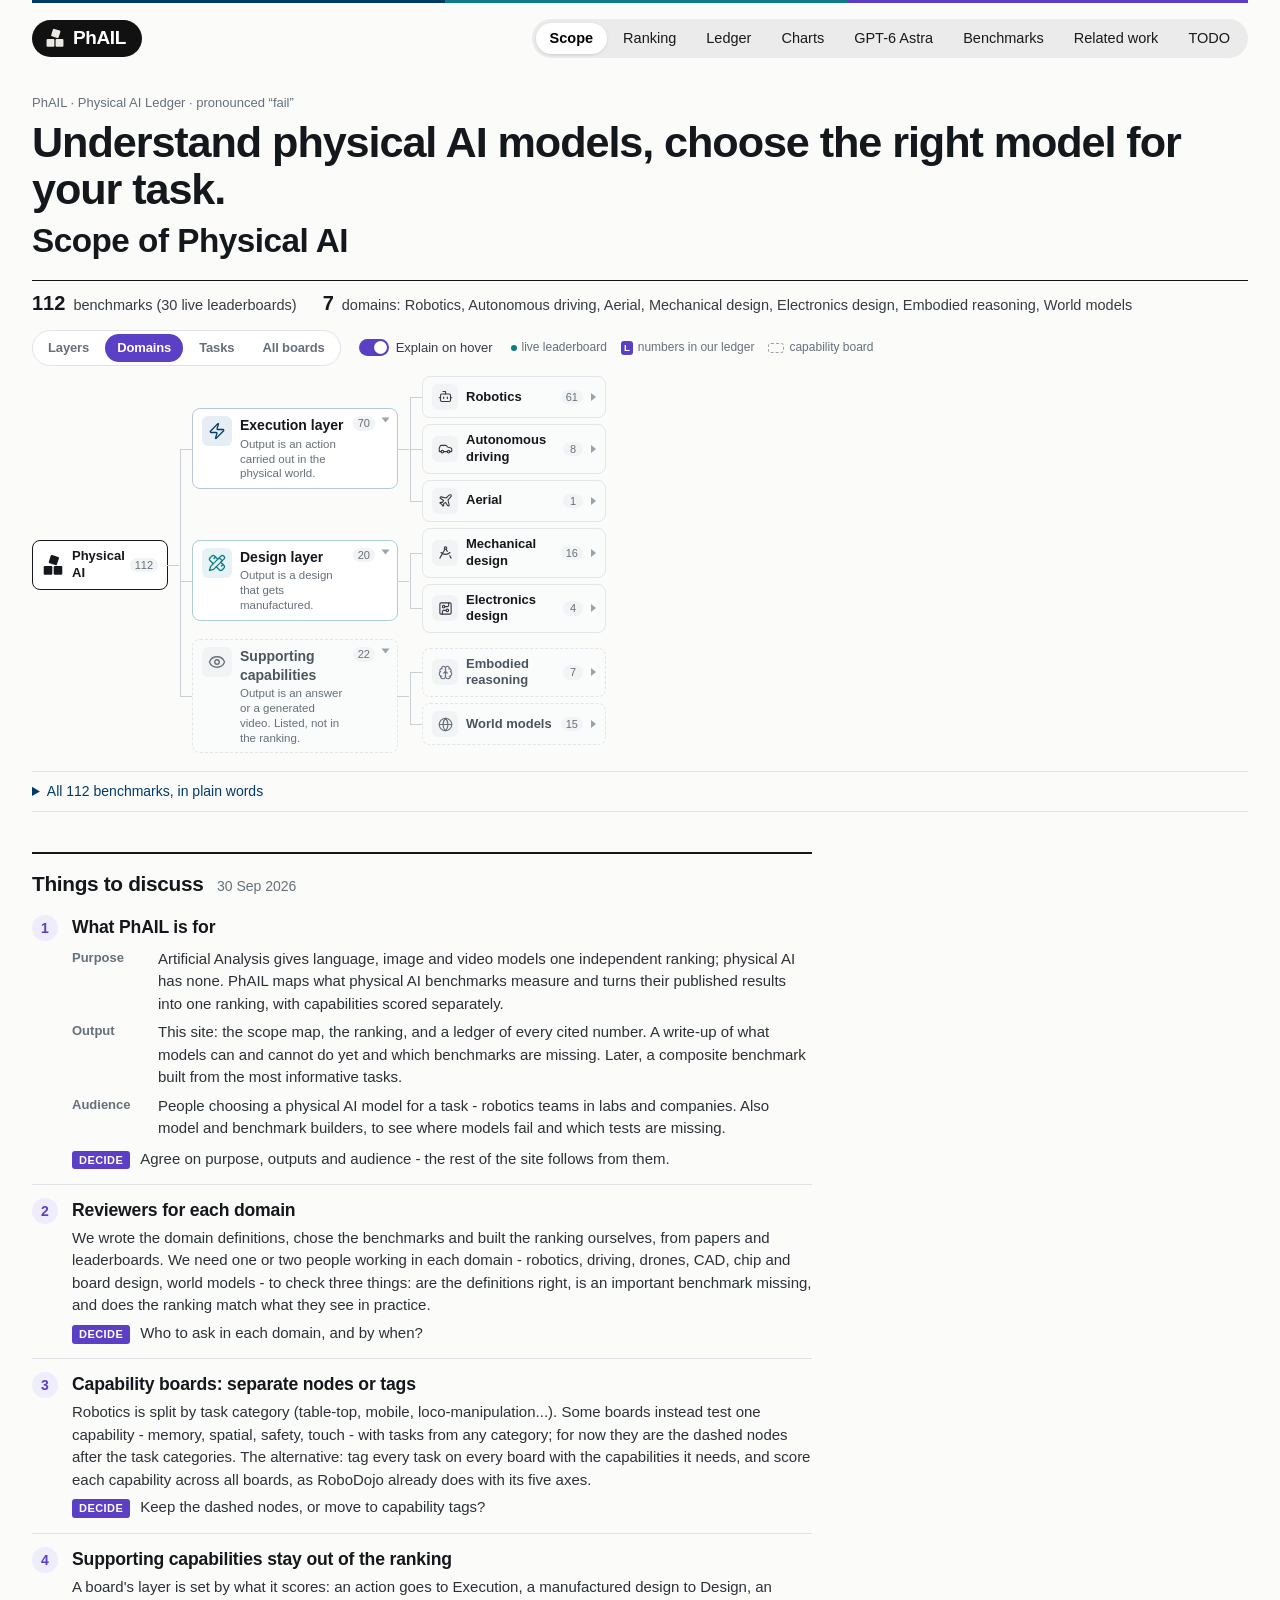
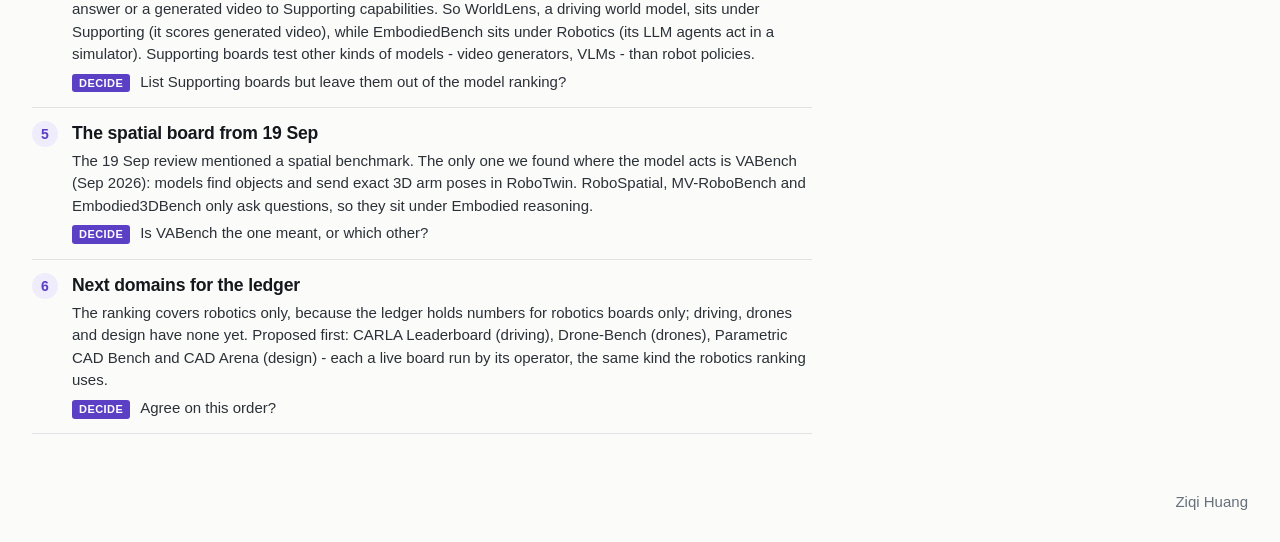
==== commit 8799b7de: "update" ====
--- a/index.html
+++ b/index.html
@@ -7,7 +7,7 @@
   <title>PhAIL - Physical AI Ledger</title>
   <link rel="icon" href="favicon.svg?v=2" type="image/svg+xml" />
   <link rel="mask-icon" href="physical-ai-mark.svg" color="#14171b" />
-  <link rel="stylesheet" href="style.css?v=12" />
+  <link rel="stylesheet" href="style.css?v=13" />
 </head>
 <body>
   <header class="site-header" id="top"></header>
@@ -41,8 +41,8 @@
   <footer class="site-footer" aria-label="Author"><a class="author-credit" data-personal-link href="https://ziqihuangg.github.io/" target="_blank" rel="noreferrer">Ziqi Huang</a></footer>
   <script src="script.js?v=8"></script>
   <script src="icons.js?v=2"></script>
-  <script src="scope-data.js?v=4"></script>
-  <script src="scope-app.js?v=5"></script>
+  <script src="scope-data.js?v=7"></script>
+  <script src="scope-app.js?v=6"></script>
   <script src="discussion-data.js?v=4"></script>
   <script src="discussion.js?v=3"></script>
   <script src="notes-data.js?v=1"></script>
--- a/style.css
+++ b/style.css
@@ -664,6 +664,13 @@
 .gap-best div, .gap-typical div { white-space: nowrap; }
 .gap-best b { font-weight: 600; }
 
+.rank-out { max-width: 980px; }
+.rank-out-title { margin: 16px 0 4px; font-size: 1rem; font-weight: 650; letter-spacing: -0.01em; }
+.rank-out-list { margin: 0; padding: 0; list-style: none; border-top: 1px solid var(--line); }
+.rank-out-list li { padding: 8px 0; border-bottom: 1px solid var(--line); font-size: 14px; line-height: 1.5; }
+.rank-out-list small { margin-left: 8px; color: var(--muted); font-size: 12px; }
+.rank-out-list span { display: block; margin-top: 2px; color: #2b3137; }
+
 .factor-table { min-width: 880px; font-size: 13.5px; }
 .factor-status { display: inline-block; padding: 1px 8px; border-radius: 999px; font-size: 11.5px; white-space: nowrap; }
 .factor-status--used { background: var(--violet-soft); color: var(--violet); }
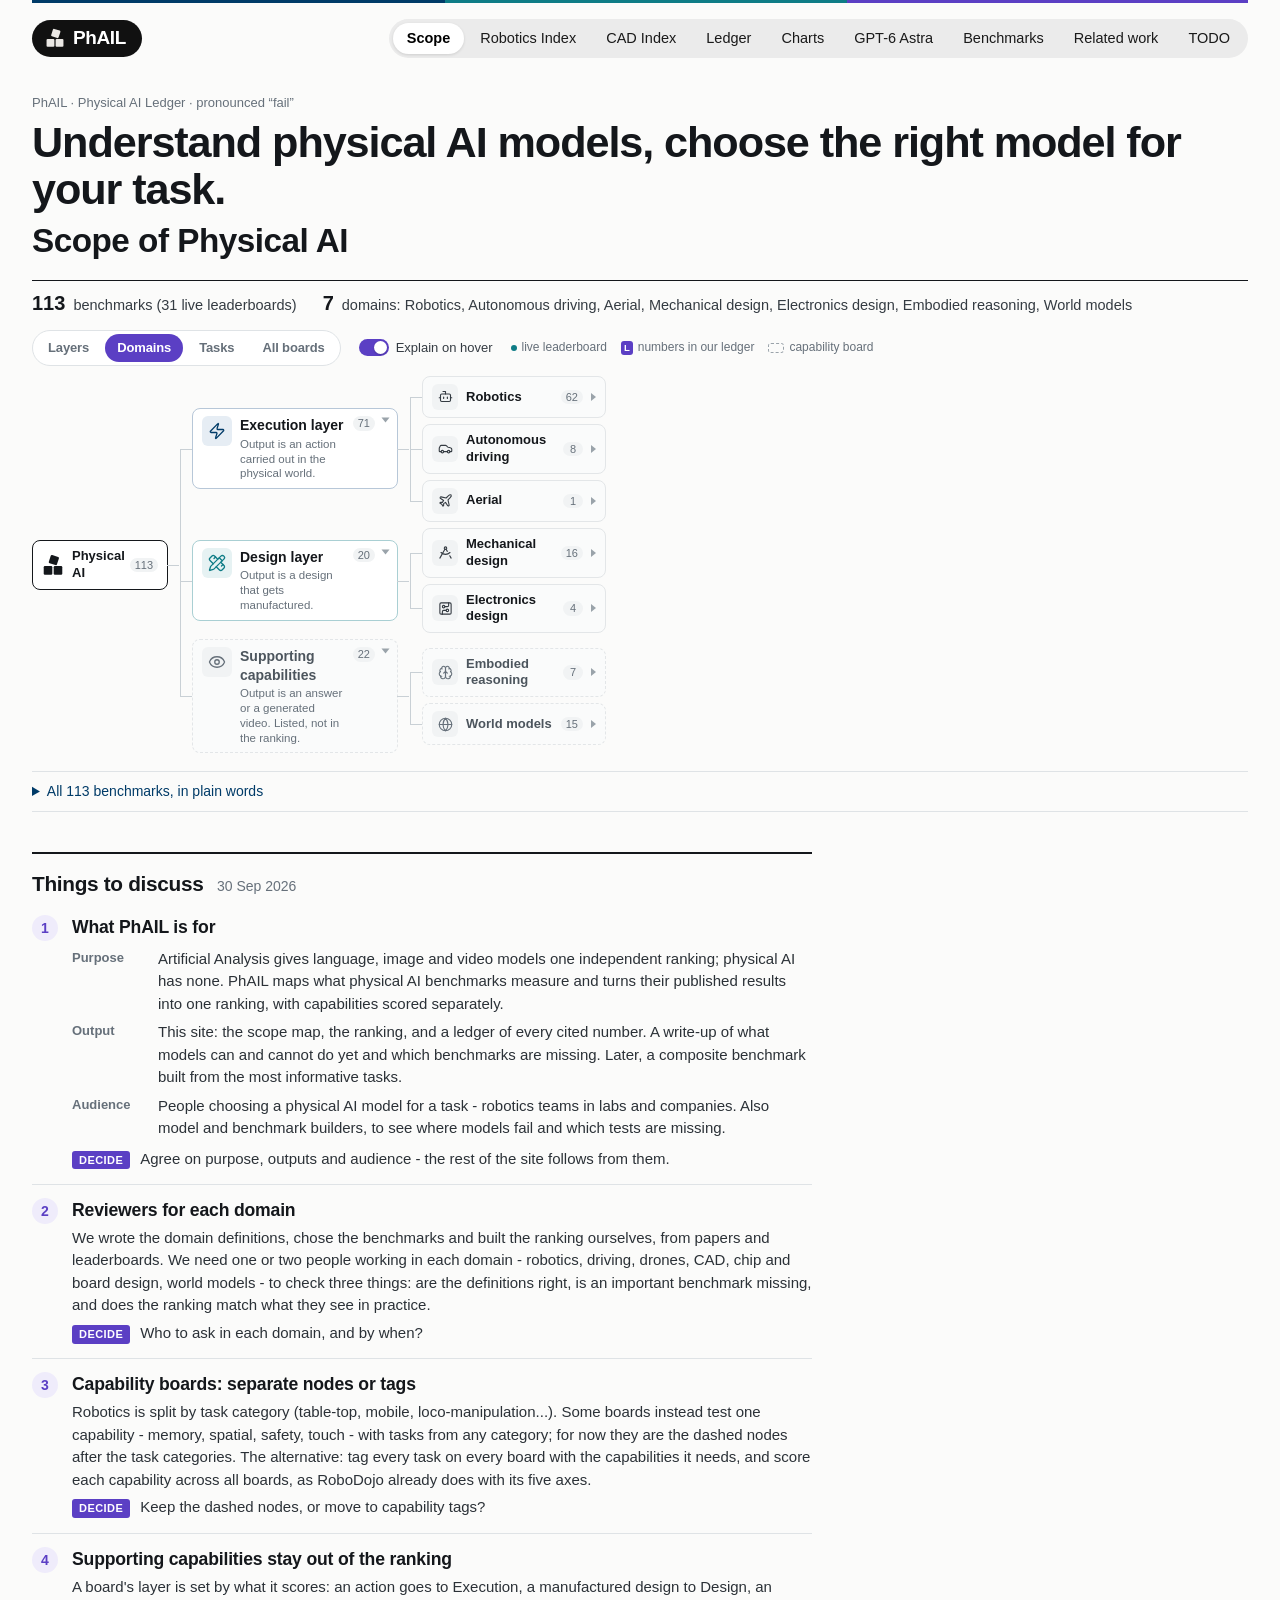
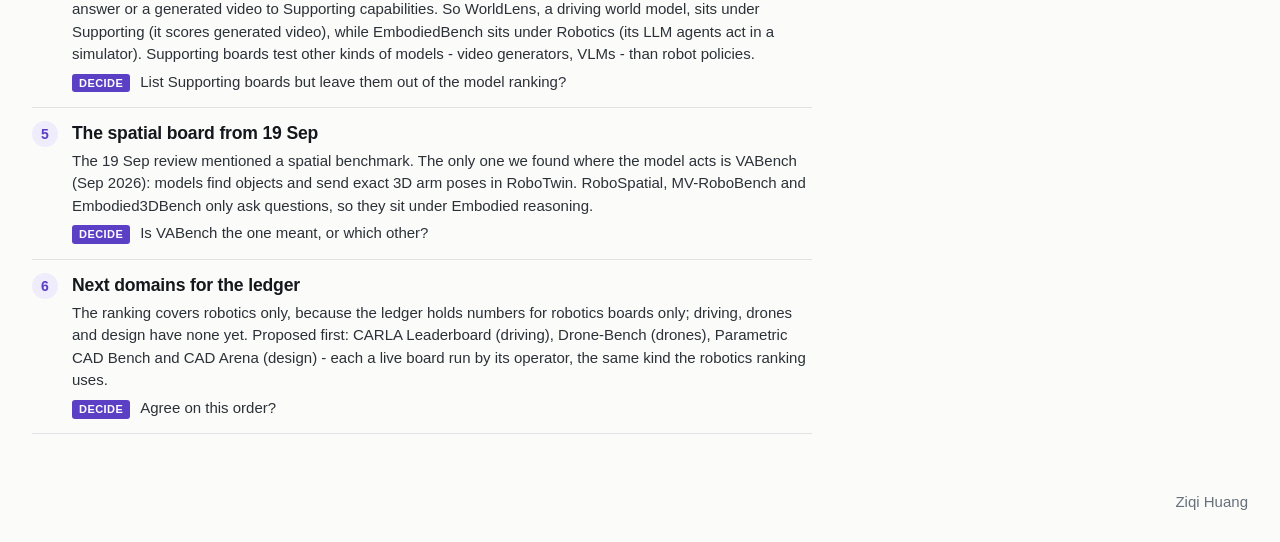
==== commit 37762123: "update cad" ====
--- a/index.html
+++ b/index.html
@@ -7,7 +7,7 @@
   <title>PhAIL - Physical AI Ledger</title>
   <link rel="icon" href="favicon.svg?v=2" type="image/svg+xml" />
   <link rel="mask-icon" href="physical-ai-mark.svg" color="#14171b" />
-  <link rel="stylesheet" href="style.css?v=13" />
+  <link rel="stylesheet" href="style.css?v=18" />
 </head>
 <body>
   <header class="site-header" id="top"></header>
@@ -39,11 +39,11 @@
   </main>
 
   <footer class="site-footer" aria-label="Author"><a class="author-credit" data-personal-link href="https://ziqihuangg.github.io/" target="_blank" rel="noreferrer">Ziqi Huang</a></footer>
-  <script src="script.js?v=8"></script>
+  <script src="script.js?v=9"></script>
   <script src="icons.js?v=2"></script>
-  <script src="scope-data.js?v=7"></script>
+  <script src="scope-data.js?v=9"></script>
   <script src="scope-app.js?v=6"></script>
-  <script src="discussion-data.js?v=4"></script>
+  <script src="discussion-data.js?v=8"></script>
   <script src="discussion.js?v=3"></script>
   <script src="notes-data.js?v=1"></script>
   <script src="notes.js?v=1"></script>
--- a/style.css
+++ b/style.css
@@ -712,10 +712,45 @@
 .slide { max-width: 800px; padding: 30px 0 30px; border-bottom: 1px solid var(--line); }
 .slide h2, .ranking-page .chart-block h2 { font-size: clamp(1.35rem, 2.2vw, 1.7rem); }
 .slide-steps { margin: 16px 0 0; padding: 0; list-style: none; counter-reset: step; }
-.slide-steps li { position: relative; counter-increment: step; padding: 10px 0 10px 44px; border-top: 1px solid #eceff1; }
-.slide-steps li::before { content: counter(step); position: absolute; left: 0; top: 10px; width: 28px; height: 28px; border-radius: 50%; background: var(--violet); color: #fff; font-size: 14px; font-weight: 650; line-height: 28px; text-align: center; }
-.slide-steps b { display: block; font-size: 18px; font-weight: 650; letter-spacing: -0.01em; line-height: 1.3; }
-.slide-steps span { display: block; margin-top: 3px; color: #343b42; font-size: 15.5px; line-height: 1.5; }
+.slide-steps > li { position: relative; counter-increment: step; padding: 10px 0 10px 44px; border-top: 1px solid #eceff1; }
+.slide-steps > li::before { content: counter(step); position: absolute; left: 0; top: 10px; width: 28px; height: 28px; border-radius: 50%; background: var(--violet); color: #fff; font-size: 14px; font-weight: 650; line-height: 28px; text-align: center; }
+.slide-steps > li > b { display: block; font-size: 18px; font-weight: 650; letter-spacing: -0.01em; line-height: 1.3; }
+.slide-steps > li > span { display: block; margin-top: 3px; color: #343b42; font-size: 15.5px; line-height: 1.5; }
+/* Index method: overview, and the details under each step */
+.method-intro { margin: 14px 0 0; }
+.method-intro div { display: grid; grid-template-columns: 76px minmax(0, 1fr); gap: 10px; padding: 4px 0; }
+.method-intro dt { color: var(--muted); font-size: 13px; font-weight: 600; line-height: 1.7; }
+.method-intro dd { margin: 0; color: #2b3137; font-size: 15.5px; line-height: 1.5; }
+.method-intro b { font-weight: 600; font-variant-numeric: tabular-nums; }
+.method-note { margin: 8px 0 0; color: var(--muted); font-size: 13px; }
+.step-more { margin: 6px 0 2px; font-size: 14px; line-height: 1.5; color: #2b3137; }
+.step-more summary { display: inline-block; color: var(--violet); font-size: 13px; font-weight: 600; cursor: pointer; }
+.step-more summary:hover { text-decoration: underline; }
+.step-more[open] { padding: 2px 0 6px; }
+.step-more p { margin: 8px 0 0; }
+.step-more ul { margin: 6px 0 0; padding-left: 18px; }
+.step-more li { margin: 2px 0; }
+.step-more b { font-weight: 600; }
+.step-more small { color: var(--muted); font-size: 11.5px; }
+.step-math { margin: 8px 0 0; padding: 8px 12px; border-left: 3px solid var(--violet); background: var(--violet-soft); font-size: 14px; line-height: 1.5; overflow-x: auto; }
+.step-math .eq { display: grid; grid-template-columns: 132px minmax(0, 1fr); gap: 12px; align-items: center; padding: 5px 0; }
+.step-math .eq + .eq { border-top: 1px solid rgba(91, 63, 196, .12); }
+.eq-label { color: #4c555d; font-size: 12.5px; }
+.eq-body .katex { font-size: 1.12em; }
+.eq-note { margin: -2px 0 4px 144px; color: #4c555d; font-size: 12.5px; }
+.eq-note .katex { font-size: 1.05em; }
+.step-sub { margin: 16px 0 0; font-size: 14.5px; font-weight: 650; }
+@media (max-width: 620px) {
+  .step-math .eq { grid-template-columns: 1fr; gap: 2px; }
+  .eq-note { margin-left: 0; }
+}
+.method-table-wrap { overflow-x: auto; margin: 8px 0 0; }
+.pooled-table { width: auto; min-width: 0; margin-top: 4px; }
+.pooled-table td:last-child { min-width: 220px; white-space: normal; }
+.method-table { width: auto; min-width: 0; font-size: 13px; }
+.method-table th { font-size: 11px; letter-spacing: .03em; text-transform: none; }
+.method-table td, .method-table th { padding: 5px 14px 5px 0; white-space: nowrap; }
+.method-table td:first-child { min-width: 0; }
 .slide-aside { margin: 14px 0 0; color: var(--muted); font-size: 14px; line-height: 1.5; }
 .slide-points { max-width: 800px; margin: 12px 0 14px; padding-left: 20px; font-size: 16px; line-height: 1.5; color: #2b3137; }
 .slide-points li { margin: 4px 0; }
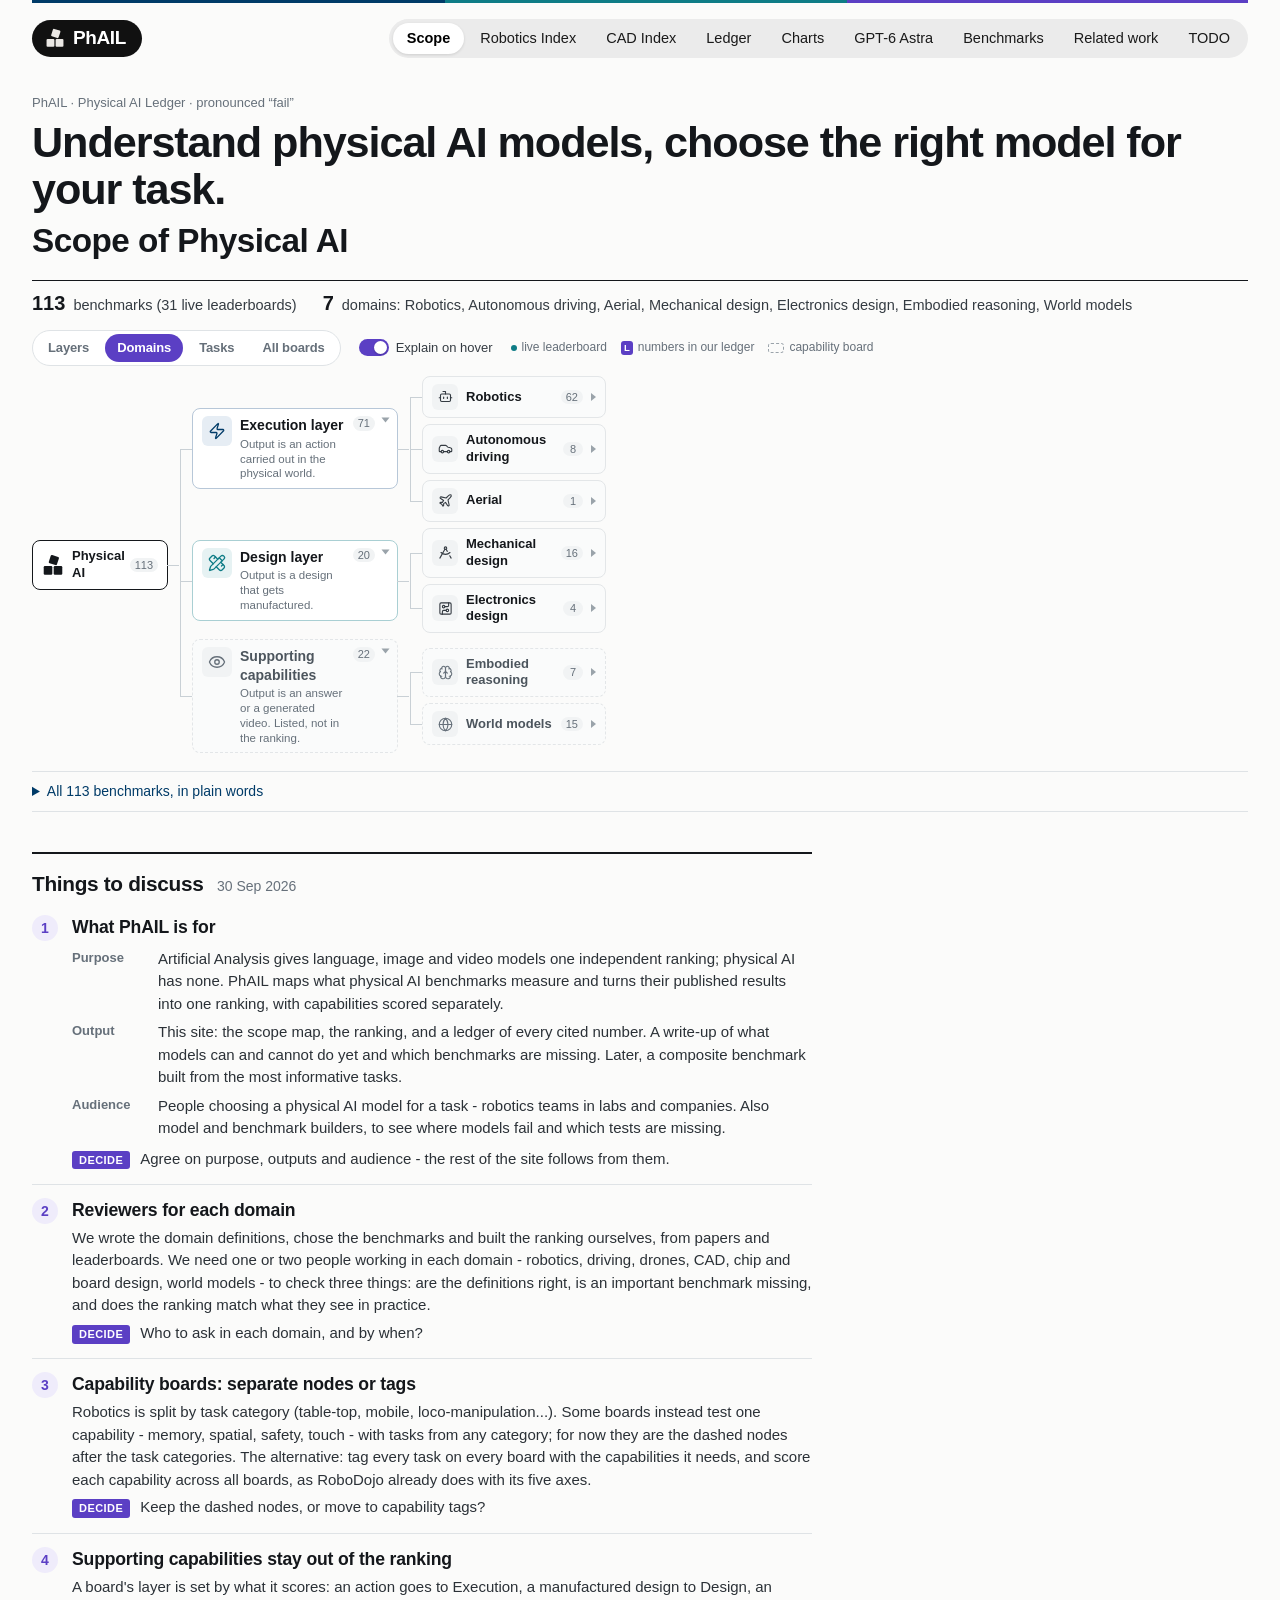
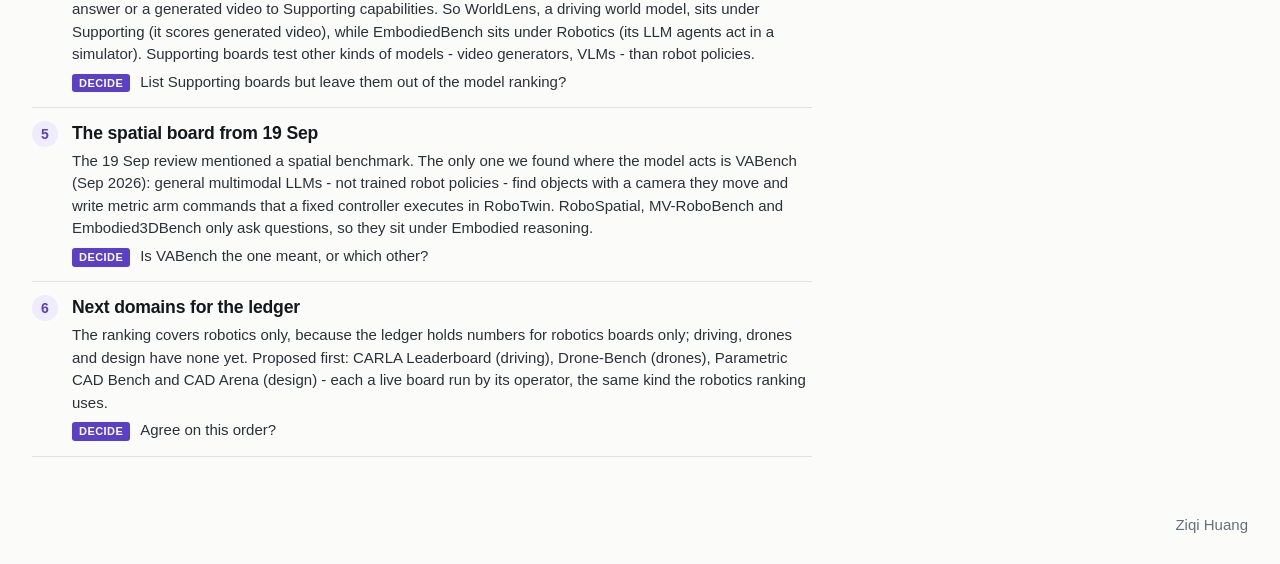
==== commit 76055f34: "update" ====
--- a/index.html
+++ b/index.html
@@ -7,7 +7,7 @@
   <title>PhAIL - Physical AI Ledger</title>
   <link rel="icon" href="favicon.svg?v=2" type="image/svg+xml" />
   <link rel="mask-icon" href="physical-ai-mark.svg" color="#14171b" />
-  <link rel="stylesheet" href="style.css?v=18" />
+  <link rel="stylesheet" href="style.css?v=22" />
 </head>
 <body>
   <header class="site-header" id="top"></header>
@@ -41,9 +41,9 @@
   <footer class="site-footer" aria-label="Author"><a class="author-credit" data-personal-link href="https://ziqihuangg.github.io/" target="_blank" rel="noreferrer">Ziqi Huang</a></footer>
   <script src="script.js?v=9"></script>
   <script src="icons.js?v=2"></script>
-  <script src="scope-data.js?v=9"></script>
+  <script src="scope-data.js?v=10"></script>
   <script src="scope-app.js?v=6"></script>
-  <script src="discussion-data.js?v=8"></script>
+  <script src="discussion-data.js?v=9"></script>
   <script src="discussion.js?v=3"></script>
   <script src="notes-data.js?v=1"></script>
   <script src="notes.js?v=1"></script>
--- a/style.css
+++ b/style.css
@@ -723,6 +723,16 @@
 .method-intro dd { margin: 0; color: #2b3137; font-size: 15.5px; line-height: 1.5; }
 .method-intro b { font-weight: 600; font-variant-numeric: tabular-nums; }
 .method-note { margin: 8px 0 0; color: var(--muted); font-size: 13px; }
+.index-scope { max-width: 1100px; margin: 8px 0 0; color: #343b42; font-size: 14px; line-height: 1.5; }
+.index-scope b { font-weight: 600; }
+.index-scope-rest { display: block; color: var(--muted); font-size: 13px; }
+.why-list { margin: 0; padding-left: 18px; }
+.why-list li { margin: 0 0 4px; }
+.why-list b { font-weight: 600; }
+.strength-charts { display: grid; grid-template-columns: minmax(0, 1fr) minmax(0, 1fr); gap: 16px; }
+.strength-charts figure { margin: 0; }
+.strength-charts figcaption { color: #4c555d; font-size: 13px; font-weight: 600; }
+@media (max-width: 720px) { .strength-charts { grid-template-columns: 1fr; } }
 .step-more { margin: 6px 0 2px; font-size: 14px; line-height: 1.5; color: #2b3137; }
 .step-more summary { display: inline-block; color: var(--violet); font-size: 13px; font-weight: 600; cursor: pointer; }
 .step-more summary:hover { text-decoration: underline; }
@@ -746,6 +756,12 @@
 }
 .method-table-wrap { overflow-x: auto; margin: 8px 0 0; }
 .pooled-table { width: auto; min-width: 0; margin-top: 4px; }
+.cap-table td { white-space: normal; vertical-align: top; }
+.cap-table td:first-child { white-space: nowrap; font-weight: 600; }
+.cap-table .cap-sources div + div { margin-top: 3px; }
+.cap-table .cap-sources b { font-weight: 600; }
+.simreal-table td { white-space: normal; }
+.simreal-reading { max-width: 900px; margin: 8px 0 0; color: #2b3137; font-size: 14px; line-height: 1.55; }
 .pooled-table td:last-child { min-width: 220px; white-space: normal; }
 .method-table { width: auto; min-width: 0; font-size: 13px; }
 .method-table th { font-size: 11px; letter-spacing: .03em; text-transform: none; }
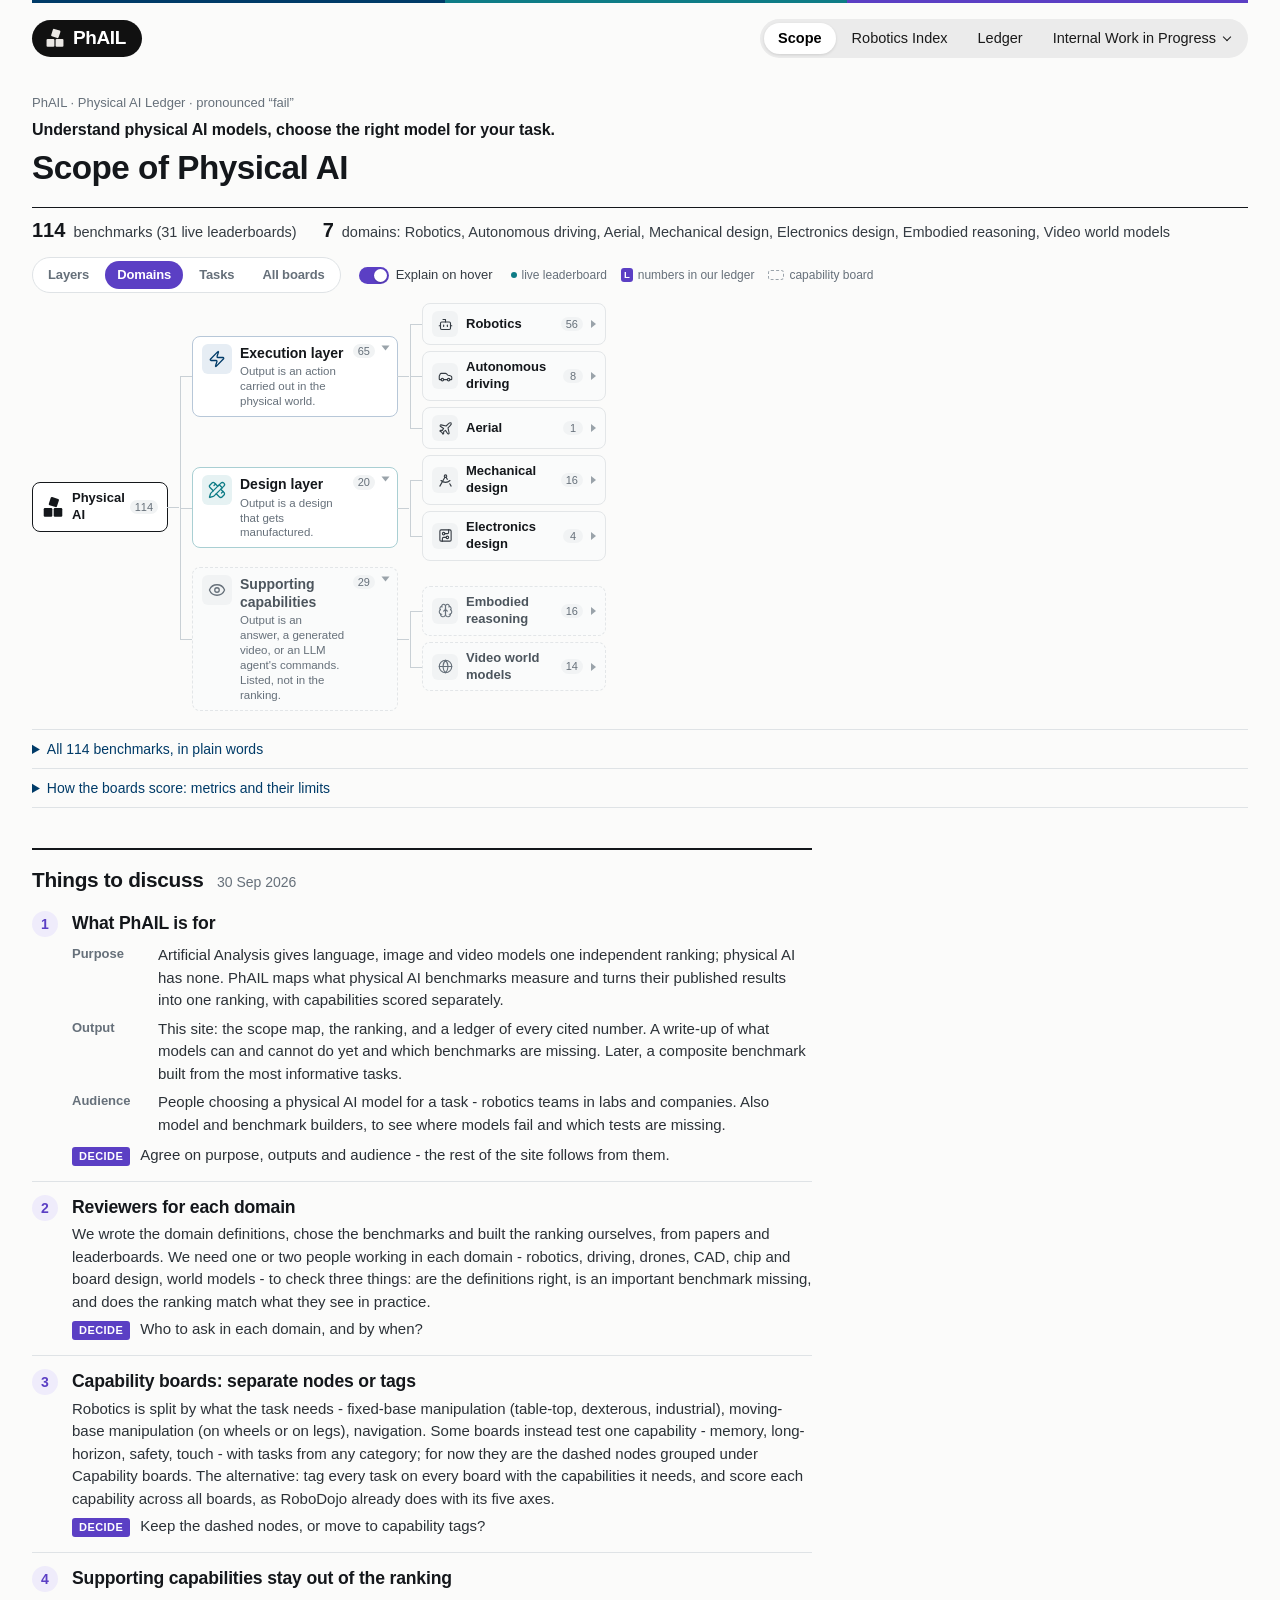
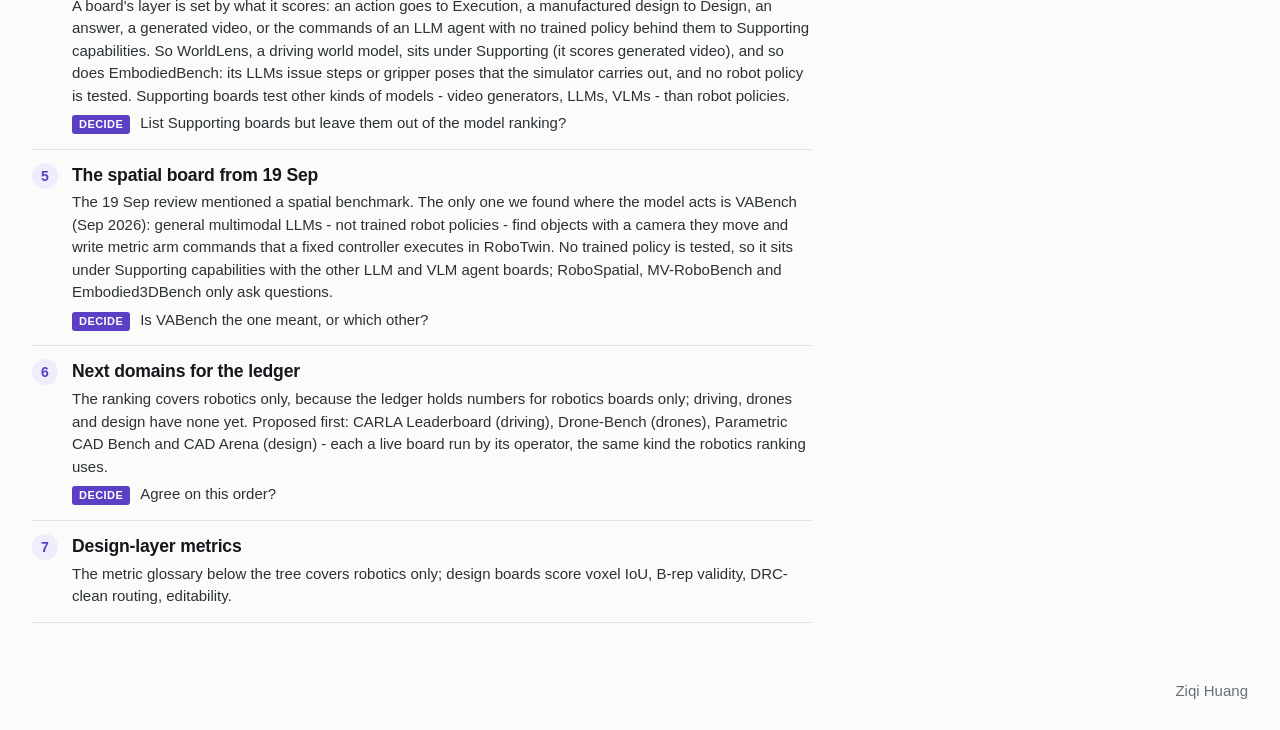
==== commit a6126640: "snapshot before updating databse and code file structure" ====
--- a/index.html
+++ b/index.html
@@ -7,7 +7,7 @@
   <title>PhAIL - Physical AI Ledger</title>
   <link rel="icon" href="favicon.svg?v=2" type="image/svg+xml" />
   <link rel="mask-icon" href="physical-ai-mark.svg" color="#14171b" />
-  <link rel="stylesheet" href="style.css?v=22" />
+  <link rel="stylesheet" href="style.css?v=26" />
 </head>
 <body>
   <header class="site-header" id="top"></header>
@@ -34,18 +34,22 @@
       <summary data-scope-directory-summary>All benchmarks, with what each one measures</summary>
       <div data-scope-directory></div>
     </details>
+    <details class="scope-directory" id="metrics">
+      <summary>How the boards score: metrics and their limits</summary>
+      <div data-scope-metrics></div>
+    </details>
 
     <section data-discussion="scope"></section>
   </main>
 
   <footer class="site-footer" aria-label="Author"><a class="author-credit" data-personal-link href="https://ziqihuangg.github.io/" target="_blank" rel="noreferrer">Ziqi Huang</a></footer>
-  <script src="script.js?v=9"></script>
+  <script src="script.js?v=12"></script>
   <script src="icons.js?v=2"></script>
-  <script src="scope-data.js?v=10"></script>
-  <script src="scope-app.js?v=6"></script>
-  <script src="discussion-data.js?v=9"></script>
+  <script src="scope-data.js?v=14"></script>
+  <script src="scope-app.js?v=9"></script>
+  <script src="discussion-data.js?v=12"></script>
   <script src="discussion.js?v=3"></script>
   <script src="notes-data.js?v=1"></script>
-  <script src="notes.js?v=1"></script>
+  <script src="notes.js?v=2"></script>
 </body>
 </html>
--- a/style.css
+++ b/style.css
@@ -57,10 +57,28 @@
 .site-header nav a:hover { background: #dcdcdc; color: #000; }
 .site-header nav a[aria-current="page"] { background: #fff; color: #000; font-weight: 600; box-shadow: 0 1px 3px rgba(0, 0, 0, .12); }
 .site-header nav a:focus-visible { outline: 2px solid var(--violet); outline-offset: 1px; }
+.site-header nav a.tab-not-ready { color: #5c656d; }
+.tab-flag { display: inline-block; margin-left: 5px; padding: 0 5px; border-radius: 999px; background: #d9dcdf; color: #4c555d; font-size: 10px; font-weight: 600; letter-spacing: .02em; line-height: 1.6; vertical-align: 1px; }
+.site-header nav a[aria-current="page"] .tab-flag { background: #eceef0; }
+/* "Internal Work in Progress": one tab that opens a menu of the internal pages.
+   The ::before strip bridges the gap under the button so the pointer can
+   travel to the menu without closing it. */
+.nav-more { position: relative; }
+.nav-more-button { padding: 6px 14px; border: 0; border-radius: 999px; background: none; color: #1a1a1a; font: inherit; font-size: 14.5px; font-weight: 500; line-height: 1.3; white-space: nowrap; cursor: pointer; }
+.nav-more-button::after { content: ""; display: inline-block; width: 5px; height: 5px; margin-left: 8px; border-right: 1.5px solid currentColor; border-bottom: 1.5px solid currentColor; transform: rotate(45deg); vertical-align: 3px; }
+.nav-more-button:hover, .nav-more.is-open .nav-more-button { background: #dcdcdc; color: #000; }
+.nav-more-button:focus-visible { outline: 2px solid var(--violet); outline-offset: 1px; }
+.nav-more.is-current .nav-more-button { background: #fff; color: #000; font-weight: 600; box-shadow: 0 1px 3px rgba(0, 0, 0, .12); }
+.nav-menu { display: none; position: absolute; top: calc(100% + 8px); right: 0; z-index: 30; min-width: 100%; flex-direction: column; gap: 1px; padding: 4px; border: 1px solid #e3e6e8; border-radius: 12px; background: #fff; box-shadow: 0 10px 28px rgba(20, 23, 27, .16); }
+.nav-menu::before { content: ""; position: absolute; left: 0; right: 0; top: -10px; height: 10px; }
+.nav-more.is-open .nav-menu { display: flex; }
+.site-header .nav-menu a { border-radius: 8px; }
+.site-header .nav-menu a:hover { background: #f0f1f2; }
+.site-header .nav-menu a[aria-current="page"] { background: #ebebeb; box-shadow: none; }
 
 .site-hero { padding: 22px 0 8px; }
 .site-hero-kicker { margin: 0; color: var(--muted); font-size: 13px; }
-.site-hero h1 { max-width: none; margin: 6px 0 0; font-size: clamp(1.8rem, 3.4vw, 2.7rem); font-weight: 650; letter-spacing: -0.025em; line-height: 1.1; }
+.site-hero h1 { max-width: none; margin: 6px 0 0; color: var(--ink); font-size: 16px; font-weight: 650; letter-spacing: -0.005em; line-height: 1.4; }
 .section { padding: 0 0 58px; }
 .section + .section { padding-top: 4px; }
 .section-kicker { margin: 0 0 12px; color: var(--muted); font-size: 13px; font-weight: 600; letter-spacing: 0.07em; text-transform: uppercase; }
@@ -129,12 +147,11 @@
 .data-table-wrap { overflow-x: auto; border-top: 1px solid var(--ink); border-bottom: 1px solid var(--line); }
 table { width: 100%; min-width: 920px; border-collapse: collapse; font-size: 15px; line-height: 1.45; }
 .data-table { min-width: 1120px; }
-.metrics-table { min-width: 980px; }
+.metrics-table { min-width: 860px; font-size: 13px; }
 .models-table { min-width: 1480px; }
 .models-table .source-tag { margin: 0 4px 4px 0; }
 .models-table td:last-child { font-size: 13px; }
 .models-table td:last-child a { display: block; margin-top: 3px; }
-.benchmarks-table { min-width: 1320px; }
 th, td { padding: 9px 12px 9px 0; text-align: left; vertical-align: top; border-bottom: 1px solid var(--line); }
 th { color: var(--muted); font-size: 14px; letter-spacing: 0.04em; text-transform: uppercase; }
 tr:last-child td { border-bottom: 0; }
@@ -194,7 +211,8 @@
   .site-header, main, .site-footer { width: min(var(--measure), calc(100% - 36px)); }
   .header-row { flex-direction: column; align-items: flex-start; gap: 10px; }
   .site-header nav { border-radius: 16px; }
-  .site-header nav a { padding: 5px 11px; font-size: 14px; }
+  .site-header nav a, .nav-more-button { padding: 5px 11px; font-size: 14px; }
+  .nav-menu { right: auto; left: 0; }
   .section-heading { display: block; }
   .section-heading .section-kicker { margin-bottom: 16px; }
   .task-row { grid-template-columns: 1fr; gap: 5px; padding: 16px 0; }
@@ -526,6 +544,8 @@
 .st-node--domain { width: 184px; }
 .st-node--task { width: 212px; }
 .st-node--task .st-icon { width: 22px; height: 22px; }
+.st-node--group { width: 150px; }
+.st-node--group .st-name { font-weight: 650; }
 .st-node--capability { border-style: dashed; }
 .st-node--boundary { border-style: dashed; background: #fafbfb; color: #4c555d; }
 .st-node--boundary .st-icon { background: #f1f3f4; color: var(--muted); }
@@ -535,17 +555,21 @@
 .st-chip:hover { border-color: var(--violet); color: var(--violet); background: #fff; }
 .st-live { flex: none; width: 6px; height: 6px; border-radius: 50%; background: var(--teal); }
 .st-chip-mode { color: var(--muted); font-size: 10.5px; }
+.st-chip-part { color: #4c555d; font-size: 11px; }
 .st-chip-ledger { display: inline-block; padding: 0 3px; border-radius: 3px; background: var(--violet); color: #fff; font-size: 9.5px; font-weight: 700; line-height: 1.45; }
 .st-chip-ledger--inline { vertical-align: 1px; }
 .st-chip--saturated { border-style: dashed; color: var(--muted); }
 .st-node--boundary ~ .st-kids .st-chips { background: #fafbfb; }
 
 .scope-directory { margin: 10px 0 0; border-top: 1px solid var(--line); border-bottom: 1px solid var(--line); }
+.scope-directory + .scope-directory { margin-top: 0; border-top: 0; }
 .scope-directory summary { padding: 9px 0; color: var(--accent); font-size: 14px; cursor: pointer; }
 .scope-directory summary:hover { color: var(--violet); }
 .scope-directory .data-table-wrap { border-bottom: 0; }
 .scope-directory-table { min-width: 1100px; font-size: 13px; }
 .scope-directory-table td:first-child { min-width: 200px; }
+.scope-directory .table-footnote { margin: 8px 0 10px; font-size: 13px; }
+.scope-placed { display: block; margin-top: 3px; color: var(--muted); font-size: 12px; line-height: 1.4; }
 .scope-new, .scope-flag { margin-left: 4px; padding: 0 5px; border-radius: 3px; font-size: 10.5px; }
 .scope-new { background: var(--teal-soft); color: var(--teal); }
 .scope-flag { background: #f1f3f4; color: var(--muted); }
@@ -681,7 +705,7 @@
 @media (max-width: 1000px) {
   .st-tree { min-width: 0; }
   .st-branch { flex-direction: column; align-items: stretch; }
-  .st-node, .st-node--root, .st-node--layer, .st-node--domain, .st-node--task { width: auto; }
+  .st-node, .st-node--root, .st-node--layer, .st-node--domain, .st-node--group, .st-node--task { width: auto; }
   .st-kids { margin: 6px 0 0 14px; padding-left: 12px; border-left: 1px solid var(--st-line); }
   .st-branch > .st-node::after, .st-kids > .st-branch::before, .st-kids > .st-branch::after { display: none; }
   .st-chips { min-width: 0; }
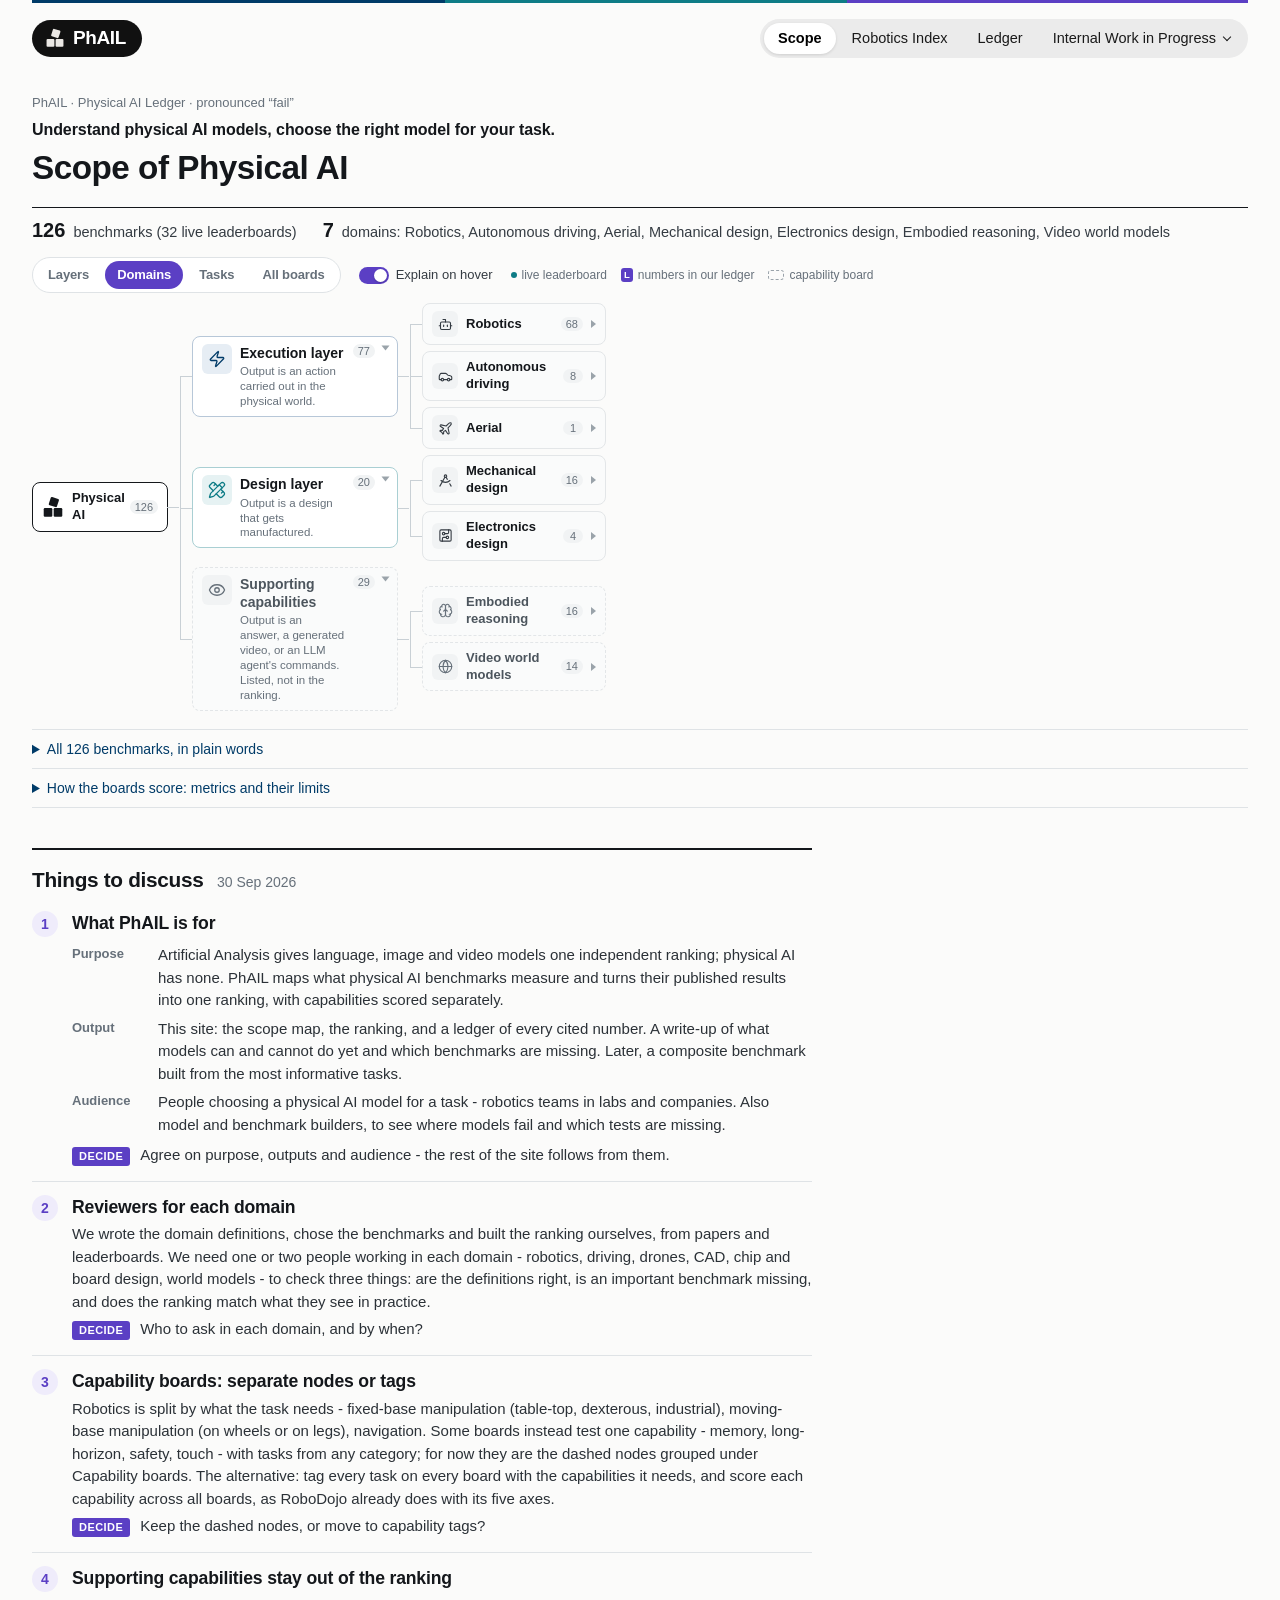
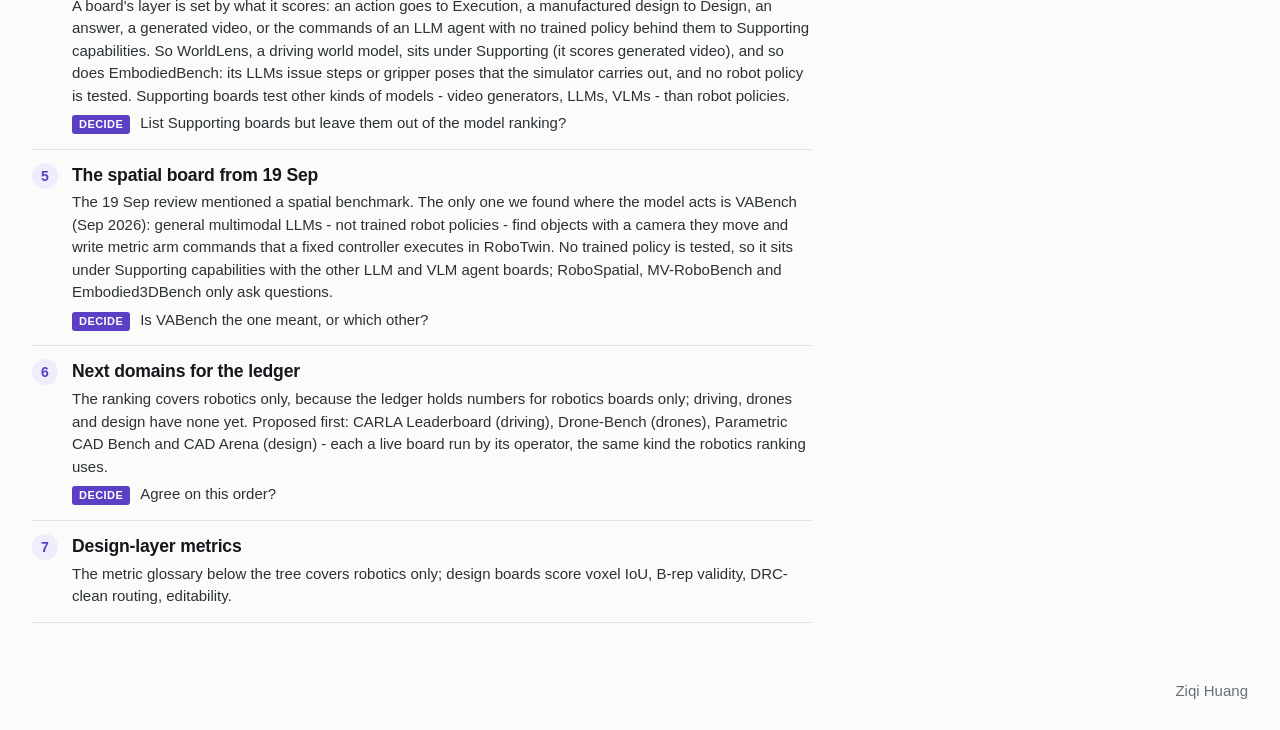
==== commit 53f46904: "update" ====
--- a/index.html
+++ b/index.html
@@ -5,9 +5,9 @@
   <meta name="viewport" content="width=device-width, initial-scale=1" />
   <meta name="description" content="Scope of physical AI: every benchmark that measures it, sorted by layer, domain and task." />
   <title>PhAIL - Physical AI Ledger</title>
-  <link rel="icon" href="favicon.svg?v=2" type="image/svg+xml" />
-  <link rel="mask-icon" href="physical-ai-mark.svg" color="#14171b" />
-  <link rel="stylesheet" href="style.css?v=26" />
+  <link rel="icon" href="assets/favicon.svg?v=1" type="image/svg+xml" />
+  <link rel="mask-icon" href="assets/physical-ai-mark.svg" color="#14171b" />
+  <link rel="stylesheet" href="assets/style.css?v=1" />
 </head>
 <body>
   <header class="site-header" id="top"></header>
@@ -43,13 +43,15 @@
   </main>
 
   <footer class="site-footer" aria-label="Author"><a class="author-credit" data-personal-link href="https://ziqihuangg.github.io/" target="_blank" rel="noreferrer">Ziqi Huang</a></footer>
-  <script src="script.js?v=12"></script>
-  <script src="icons.js?v=2"></script>
-  <script src="scope-data.js?v=14"></script>
-  <script src="scope-app.js?v=9"></script>
-  <script src="discussion-data.js?v=12"></script>
-  <script src="discussion.js?v=3"></script>
-  <script src="notes-data.js?v=1"></script>
-  <script src="notes.js?v=2"></script>
+  <script src="js/common/selfcheck.js?v=1"></script>
+  <script src="js/common/site.js?v=3"></script>
+  <script src="js/common/facts.js?v=1"></script>
+  <script src="js/common/icons.js?v=1"></script>
+  <script src="data/scope.js?v=2"></script>
+  <script src="js/pages/scope.js?v=1"></script>
+  <script src="data/discussion.js?v=1"></script>
+  <script src="js/common/discussion.js?v=1"></script>
+  <script src="data/notes.js?v=1"></script>
+  <script src="js/common/notes.js?v=3"></script>
 </body>
 </html>
--- a/assets/style.css
+++ b/assets/style.css
@@ -0,0 +1,880 @@
+:root {
+  --ink: #14171b;
+  --muted: #66707a;
+  --line: #dfe3e6;
+  --accent: #003b68;
+  --paper: #fbfbfa;
+  --measure: 1440px;
+
+  /* Two accents, and a rule about where they may go.
+
+     The data palette is already spoken for: navy, amber, green and grey mean
+     benchmark-run, self-reported, third-party and pending, and the organisation
+     colours mean a lab. Anything new put on a bar would read as a fifth claim
+     about where a number came from. So these two belong to the INTERFACE - the
+     active tab, the slider, a section rule, a figure worth remembering - with
+     one exception: --violet also fills the percentile bars, because a percentile
+     is the one quantity on this site that nobody published and we computed, and
+     it should not look like anything read off a board.
+
+     --teal   pairs with the navy without competing for the same job
+     --violet is the interactive colour: if it moves, it is violet          */
+  --violet: #5b3fc4;
+  --violet-soft: #efecfb;
+  --teal: #0e7c86;
+  --teal-soft: #e6f2f3;
+}
+
+* { box-sizing: border-box; }
+html { scroll-behavior: smooth; }
+body {
+  margin: 0;
+  background: var(--paper);
+  color: var(--ink);
+  overflow-x: hidden;
+  font-family: -apple-system, BlinkMacSystemFont, "Segoe UI", Helvetica, Arial, sans-serif;
+  font-size: 16px;
+  line-height: 1.45;
+  -webkit-font-smoothing: antialiased;
+}
+
+a { color: var(--accent); text-decoration: underline; text-decoration-thickness: 1px; text-underline-offset: 3px; }
+a:hover { color: var(--ink); }
+.site-header, main, .site-footer { width: min(var(--measure), calc(100% - 64px)); margin: 0 auto; }
+/* The rule across the top of every page carries all three colours at once -
+   the only place on the site where they appear together. */
+/* Header, after Artificial Analysis: a black pill for the name, the tabs in
+   one grey pill beside it. The strapline and headline live on the Scope page
+   only (.site-hero); every other page starts straight under the tab bar. */
+.site-header { padding: 16px 0 14px; border-top: 3px solid var(--ink);
+  border-image: linear-gradient(90deg, var(--accent) 0 34%, var(--teal) 34% 67%, var(--violet) 67% 100%) 1; }
+.header-row { display: flex; flex-wrap: wrap; align-items: center; justify-content: space-between; gap: 10px 16px; }
+.site-name { display: inline-flex; flex: none; align-items: center; gap: 8px; padding: 7px 16px 7px 13px; border-radius: 999px; background: #111; color: #fff; font-size: 19px; font-weight: 700; letter-spacing: -0.02em; line-height: 1.2; text-decoration: none; }
+.site-name:hover { color: #fff; background: #000; }
+.site-mark { width: 20px; height: 20px; flex: 0 0 auto; filter: invert(1); }
+.site-header nav { display: flex; flex-wrap: wrap; align-items: center; gap: 2px; padding: 4px; border-radius: 999px; background: #ebebeb; }
+.site-header nav a { padding: 6px 14px; border-radius: 999px; color: #1a1a1a; font-size: 14.5px; font-weight: 500; line-height: 1.3; text-decoration: none; white-space: nowrap; }
+.site-header nav a:hover { background: #dcdcdc; color: #000; }
+.site-header nav a[aria-current="page"] { background: #fff; color: #000; font-weight: 600; box-shadow: 0 1px 3px rgba(0, 0, 0, .12); }
+.site-header nav a:focus-visible { outline: 2px solid var(--violet); outline-offset: 1px; }
+.site-header nav a.tab-not-ready { color: #5c656d; }
+.tab-flag { display: inline-block; margin-left: 5px; padding: 0 5px; border-radius: 999px; background: #d9dcdf; color: #4c555d; font-size: 10px; font-weight: 600; letter-spacing: .02em; line-height: 1.6; vertical-align: 1px; }
+.site-header nav a[aria-current="page"] .tab-flag { background: #eceef0; }
+/* "Internal Work in Progress": one tab that opens a menu of the internal pages.
+   The ::before strip bridges the gap under the button so the pointer can
+   travel to the menu without closing it. */
+.nav-more { position: relative; }
+.nav-more-button { padding: 6px 14px; border: 0; border-radius: 999px; background: none; color: #1a1a1a; font: inherit; font-size: 14.5px; font-weight: 500; line-height: 1.3; white-space: nowrap; cursor: pointer; }
+.nav-more-button::after { content: ""; display: inline-block; width: 5px; height: 5px; margin-left: 8px; border-right: 1.5px solid currentColor; border-bottom: 1.5px solid currentColor; transform: rotate(45deg); vertical-align: 3px; }
+.nav-more-button:hover, .nav-more.is-open .nav-more-button { background: #dcdcdc; color: #000; }
+.nav-more-button:focus-visible { outline: 2px solid var(--violet); outline-offset: 1px; }
+.nav-more.is-current .nav-more-button { background: #fff; color: #000; font-weight: 600; box-shadow: 0 1px 3px rgba(0, 0, 0, .12); }
+.nav-menu { display: none; position: absolute; top: calc(100% + 8px); right: 0; z-index: 30; min-width: 100%; flex-direction: column; gap: 1px; padding: 4px; border: 1px solid #e3e6e8; border-radius: 12px; background: #fff; box-shadow: 0 10px 28px rgba(20, 23, 27, .16); }
+.nav-menu::before { content: ""; position: absolute; left: 0; right: 0; top: -10px; height: 10px; }
+.nav-more.is-open .nav-menu { display: flex; }
+.site-header .nav-menu a { border-radius: 8px; }
+.site-header .nav-menu a:hover { background: #f0f1f2; }
+.site-header .nav-menu a[aria-current="page"] { background: #ebebeb; box-shadow: none; }
+
+.site-hero { padding: 22px 0 8px; }
+.site-hero-kicker { margin: 0; color: var(--muted); font-size: 13px; }
+.site-hero h1 { max-width: none; margin: 6px 0 0; color: var(--ink); font-size: 16px; font-weight: 650; letter-spacing: -0.005em; line-height: 1.4; }
+.section { padding: 0 0 58px; }
+.section + .section { padding-top: 4px; }
+.section-kicker { margin: 0 0 12px; color: var(--muted); font-size: 13px; font-weight: 600; letter-spacing: 0.07em; text-transform: uppercase; }
+h1, h2, h3 { margin: 0; letter-spacing: -0.03em; line-height: 1.15; }
+h1 { max-width: 600px; font-size: clamp(2rem, 4vw, 3rem); font-weight: 650; }
+h2 { font-size: clamp(1.6rem, 3vw, 2.3rem); font-weight: 650; }
+h3 { font-size: 1rem; font-weight: 700; }
+h3 span { color: var(--muted); font-weight: 400; }
+.prose { max-width: 700px; margin-top: 28px; }
+.prose p { margin: 0 0 20px; }
+.prose p:last-child { margin-bottom: 0; }
+.home-section { padding-bottom: 84px; }
+.task-list { margin-top: 42px; border-top: 1px solid var(--ink); }
+.task-item { display: grid; grid-template-columns: 42px 1fr; gap: 18px; padding: 20px 0 22px; border-bottom: 1px solid var(--line); }
+.task-number { color: var(--accent); font-size: 12px; font-weight: 700; padding-top: 2px; }
+.task-item p { max-width: 620px; margin: 6px 0 0; color: #343b42; }
+.metrics-section { padding-top: 4px; }
+.metric-grid { display: grid; grid-template-columns: repeat(2, 1fr); margin-top: 38px; border-top: 1px solid var(--ink); }
+.metric-item { min-height: 112px; padding: 19px 24px 18px 0; border-bottom: 1px solid var(--line); }
+.metric-item:nth-child(odd) { padding-right: 28px; border-right: 1px solid var(--line); }
+.metric-item:nth-child(even) { padding-left: 28px; }
+.metric-item strong, .metric-item span { display: block; }
+.metric-item strong { font-size: 15px; }
+.metric-item span { margin-top: 6px; color: var(--muted); font-size: 14px; }
+.metric-note { margin-top: 28px; }
+.dashboard-section { width: 100%; }
+.home-page .dashboard-section { display: none; }
+.home-page { min-height: calc(100vh - 230px); }
+.section-page { padding-bottom: 48px; }
+.section-page > .dashboard-section { display: block; }
+.section-page .section-heading { margin-bottom: 34px; }
+.section-page .section-heading h1, .section-page .section-heading h2 { font-size: clamp(2.2rem, 5vw, 4rem); }
+.section-heading { display: flex; align-items: baseline; gap: 24px; margin-bottom: 18px; }
+.section-heading .section-kicker { flex: 0 0 110px; margin: 0; }
+.section-heading h1, .section-heading h2 { flex: 1; }
+.task-roadmap { border-top: 1px solid var(--ink); }
+.roadmap-group { display: grid; grid-template-columns: minmax(220px, .65fr) minmax(0, 2fr); gap: 32px; padding: 26px 0 30px; border-bottom: 1px solid var(--line); }
+.roadmap-label { display: flex; align-items: baseline; gap: 18px; }
+.roadmap-label > span { color: var(--accent); font-size: 14px; font-weight: 700; }
+.roadmap-label h2 { font-size: clamp(1.5rem, 2.6vw, 2.25rem); }
+.roadmap-items { border-top: 1px solid var(--line); }
+.roadmap-item { display: grid; grid-template-columns: minmax(190px, 1fr) minmax(250px, 1fr) minmax(220px, 1fr); gap: 20px; padding: 15px 0; border-bottom: 1px solid var(--line); font-size: 15px; line-height: 1.45; }
+.roadmap-item:last-child { border-bottom: 0; }
+.roadmap-item strong { font-size: 16px; }
+.roadmap-item span { color: #343b42; }
+.roadmap-item em { color: var(--muted); font-style: normal; font-weight: 400; }
+.task-table { border-top: 1px solid var(--ink); }
+.task-row { display: grid; grid-template-columns: minmax(220px, 1.05fr) minmax(280px, 1fr) minmax(300px, 1.2fr); gap: 28px; padding: 17px 0; border-bottom: 1px solid var(--line); font-size: 16px; line-height: 1.5; }
+.task-row > span, .task-row > strong { min-width: 0; }
+.task-row strong { font-size: 16px; }
+.task-row span { color: #343b42; }
+.task-row-head { padding: 10px 0; color: var(--muted); font-size: 14px; font-weight: 700; letter-spacing: .05em; text-transform: uppercase; }
+.task-row-head span { color: var(--muted); }
+.task-row em { color: var(--muted); font-style: normal; font-weight: 400; }
+.table-footnote { max-width: 1100px; margin: 18px 0 0; color: var(--muted); font-size: 16px; }
+.definition-list { margin: 30px 0; padding: 0; list-style: none; counter-reset: definitions; }
+.definition-list li { counter-increment: definitions; position: relative; padding: 0 0 22px 42px; }
+.definition-list li::before { content: counter(definitions, decimal-leading-zero); position: absolute; left: 0; top: 2px; color: var(--accent); font-size: 12px; font-weight: 700; }
+.definition-list strong { display: block; margin-bottom: 3px; }
+.landscape-list { margin-top: 38px; }
+.landscape-group { padding: 20px 0 24px; border-top: 1px solid var(--line); }
+.landscape-group:last-child { border-bottom: 1px solid var(--line); }
+.landscape-group p { margin: 7px 0 0; color: #343b42; }
+.aside-note { max-width: 640px; margin: 26px 0 0; color: var(--muted); font-size: 14px; }
+.table-wrap { overflow-x: auto; margin: 36px 0 32px; border-top: 1px solid var(--ink); border-bottom: 1px solid var(--line); }
+.data-table-wrap { overflow-x: auto; border-top: 1px solid var(--ink); border-bottom: 1px solid var(--line); }
+table { width: 100%; min-width: 920px; border-collapse: collapse; font-size: 15px; line-height: 1.45; }
+.data-table { min-width: 1120px; }
+.metrics-table { min-width: 860px; font-size: 13px; }
+.models-table { min-width: 1480px; }
+.models-table .source-tag { margin: 0 4px 4px 0; }
+.models-table td:last-child { font-size: 13px; }
+.models-table td:last-child a { display: block; margin-top: 3px; }
+th, td { padding: 9px 12px 9px 0; text-align: left; vertical-align: top; border-bottom: 1px solid var(--line); }
+th { color: var(--muted); font-size: 14px; letter-spacing: 0.04em; text-transform: uppercase; }
+tr:last-child td { border-bottom: 0; }
+td:first-child { min-width: 170px; font-weight: 500; }
+.scoring-note { max-width: 700px; }
+.notes-list { list-style: none; margin: 34px 0 0; padding: 0; border-top: 1px solid var(--line); }
+.notes-list li { display: grid; grid-template-columns: 120px 1fr; gap: 24px; padding: 18px 0; border-bottom: 1px solid var(--line); }
+.notes-list time { color: var(--accent); font-size: 13px; font-weight: 700; }
+.site-footer { width: min(var(--measure), calc(100% - 64px)); margin: 0 auto; padding: 0 0 28px; text-align: right; }
+.author-credit { color: var(--muted); font-size: 15px; text-decoration: none; }
+.author-credit:hover { color: var(--accent); text-decoration: underline; }
+.task-database-page { padding-bottom: 56px; }
+.database-intro { display: grid; grid-template-columns: 170px minmax(0, 1fr); column-gap: 28px; align-items: baseline; padding-bottom: 20px; border-bottom: 1px solid var(--ink); }
+.database-intro .section-kicker { grid-row: span 2; margin: 0; }
+.database-intro h1 { max-width: none; font-size: clamp(2rem, 4vw, 3.1rem); }
+.database-intro p:last-child { grid-column: 2; margin: 8px 0 0; color: var(--muted); font-size: 15px; }
+.filter-panel { display: grid; grid-template-columns: repeat(auto-fit, minmax(146px, 1fr)); align-items: end; gap: 9px 10px; padding: 14px 0; border-bottom: 1px solid var(--line); }
+.filter-panel label { display: grid; gap: 5px; color: var(--muted); font-size: 13px; font-weight: 600; }
+.filter-panel select, .filter-panel input { width: 100%; min-height: 36px; padding: 6px 8px; border: 1px solid #cfd5d9; border-radius: 0; background: #fff; color: var(--ink); font: inherit; font-size: 14px; }
+.database-summary { display: flex; flex-wrap: wrap; align-items: baseline; gap: 6px 16px; padding: 10px 0; color: var(--muted); font-size: 14px; }
+.database-summary-note { margin-left: auto; }
+.database-summary strong { color: var(--ink); }
+.recommendation { display: flex; flex-wrap: wrap; align-items: baseline; gap: 12px 18px; padding: 10px 12px; margin-bottom: 12px; border-left: 3px solid var(--accent); background: #f1f3f3; font-size: 14px; }
+.recommendation strong { font-size: 14px; }
+.recommendation span { color: #343b42; }
+.recommendation a { margin-left: auto; font-size: 13px; }
+.task-database-table .data-table { min-width: 1180px; }
+.task-database-table td { padding-top: 9px; padding-bottom: 9px; }
+.task-database-table td small { display: block; margin-top: 3px; color: var(--muted); font-size: 13px; font-weight: 400; }
+.task-database-table strong { font-weight: 600; }
+.task-database-table .rank-cell { min-width: 54px; color: var(--accent); font-weight: 700; }
+
+.source-tag { display: inline-block; padding: 2px 8px; margin: 0 0 14px; border: 1px solid var(--ink); color: var(--ink); font-size: 11px; font-weight: 700; letter-spacing: .06em; text-transform: uppercase; }
+.source-tag--soft { border-style: dashed; border-color: var(--muted); color: var(--muted); font-weight: 600; }
+.legend-list { display: flex; flex-wrap: wrap; gap: 9px 14px; margin: 22px 0 0; padding: 0; list-style: none; font-size: 13px; }
+.legend-list li { display: flex; align-items: center; gap: 8px; color: var(--muted); }
+.callout-note { padding: 12px 16px; margin: 22px 0 0; border-left: 3px solid var(--accent); background: #f1f3f3; font-size: 14px; line-height: 1.55; }
+.callout-note strong { color: var(--ink); }
+.callout-note p { margin: 0; }
+.callout-note p + p { margin-top: 10px; }
+.astra-section { border-top: 1px solid var(--line); padding-top: 46px; }
+.astra-section:first-child { border-top: 0; padding-top: 0; }
+.row-highlight td { background: #eef2f4; }
+.row-highlight td:first-child, .row-highlight strong { font-weight: 700; }
+.table-omitted td { color: var(--muted); font-style: italic; border-bottom: 1px solid var(--line); }
+.source-list { list-style: none; margin: 30px 0 0; padding: 0; border-top: 1px solid var(--line); }
+.source-list li { padding: 16px 0; border-bottom: 1px solid var(--line); }
+.source-list p { margin: 6px 0 0; color: #343b42; font-size: 14px; }
+.source-list a.source-link { font-size: 14px; }
+.table-note { color: var(--muted); font-size: 13px; font-weight: 400; }
+.video-grid { display: grid; grid-template-columns: repeat(auto-fit, minmax(260px, 1fr)); gap: 20px; margin: 26px 0 0; }
+.video-grid figure { margin: 0; }
+.video-grid video { width: 100%; display: block; background: #000; border: 1px solid var(--line); }
+.video-grid figcaption { margin-top: 8px; color: var(--muted); font-size: 13px; line-height: 1.4; }
+
+@media (max-width: 620px) {
+  .site-header, main, .site-footer { width: min(var(--measure), calc(100% - 36px)); }
+  .header-row { flex-direction: column; align-items: flex-start; gap: 10px; }
+  .site-header nav { border-radius: 16px; }
+  .site-header nav a, .nav-more-button { padding: 5px 11px; font-size: 14px; }
+  .nav-menu { right: auto; left: 0; }
+  .section-heading { display: block; }
+  .section-heading .section-kicker { margin-bottom: 16px; }
+  .task-row { grid-template-columns: 1fr; gap: 5px; padding: 16px 0; }
+  .task-row-head { display: none; }
+  .roadmap-group { display: block; padding: 23px 0 25px; }
+  .roadmap-label { margin-bottom: 18px; }
+  .roadmap-item { grid-template-columns: 1fr; gap: 5px; padding: 15px 0; }
+  .section { padding-bottom: 76px; }
+  .astra-section { padding-top: 40px; }
+  .metric-grid { display: block; }
+  .metric-item, .metric-item:nth-child(odd), .metric-item:nth-child(even) { min-height: 0; padding: 17px 0; border-right: 0; }
+  .notes-list li { grid-template-columns: 1fr; gap: 4px; }
+  .definition-list li { padding-left: 36px; }
+}
+
+/* ==========================================================================
+   Provenance labelling - who produced each number
+   ========================================================================== */
+.provenance-key { padding: 14px 0 12px; border-bottom: 1px solid var(--line); }
+.provenance-title { margin: 0 0 9px; font-size: 13px; font-weight: 600; letter-spacing: .07em; text-transform: uppercase; color: var(--muted); }
+.provenance-legend { display: grid; grid-template-columns: repeat(auto-fit, minmax(260px, 1fr)); gap: 5px 22px; margin: 0; padding: 0; list-style: none; font-size: 13.5px; line-height: 1.4; color: #343b42; }
+.provenance-legend li { display: flex; gap: 9px; align-items: flex-start; }
+.provenance-copy { min-width: 0; }
+.provenance-legend strong { font-weight: 600; }
+.provenance-swatch { flex: 0 0 auto; width: 11px; height: 11px; margin-top: 5px; border-radius: 1px; }
+.provenance-stamp { margin: 10px 0 0; color: var(--muted); font-size: 13px; }
+.provenance-tag { display: inline-block; padding: 1px 7px; border: 1px solid var(--tag, var(--ink)); color: var(--tag, var(--ink)); font-size: 11px; font-weight: 600; letter-spacing: .05em; text-transform: uppercase; white-space: nowrap; }
+
+.filter-panel label { min-width: 0; }
+.filter-reset { align-self: end; min-height: 36px; padding: 6px 12px; border: 1px solid #cfd5d9; background: #fff; color: var(--muted); font: inherit; font-size: 13px; cursor: pointer; }
+.filter-reset:hover { color: var(--accent); border-color: var(--accent); }
+
+.task-database-table .data-table { min-width: 1180px; table-layout: fixed; }
+.task-database-table th, .task-database-table td { overflow-wrap: anywhere; padding-right: 14px; }
+.task-database-table col.col-rank { width: 46px; }
+.task-database-table col.col-model { width: 15%; }
+.task-database-table col.col-task { width: 9.5%; }
+.task-database-table col.col-benchmark { width: 12%; }
+.task-database-table col.col-track { width: 48px; }
+.task-database-table col.col-result { width: 21%; }
+.task-database-table col.col-source-type { width: 11%; }
+.task-database-table col.col-source { width: auto; }
+.task-database-table td { padding-top: 8px; padding-bottom: 8px; }
+.task-database-table td small { line-height: 1.35; }
+.task-database-table .record-note { color: #343b42; }
+.row-reference td { background: #f4f6f7; }
+.row-reference .rank-cell { color: var(--muted); }
+
+/* ==========================================================================
+   Charts
+   ========================================================================== */
+.chart-surface { margin: 14px 0 0; }
+.chart-surface svg { display: block; max-width: 100%; }
+.phail-chart text { font-family: inherit; }
+.chart-tick { font-size: 11px; fill: #66707a; }
+.chart-tick--head { font-size: 11px; fill: #14171b; font-weight: 600; letter-spacing: .02em; }
+.chart-label { font-size: 12.5px; fill: #14171b; }
+.chart-label--ref { fill: #66707a; font-style: italic; }
+.chart-value { font-size: 12px; fill: #343b42; font-variant-numeric: tabular-nums; }
+.chart-point-label { font-size: 11.5px; fill: #343b42; }
+.chart-annotation { font-size: 11px; fill: #66707a; }
+.chart-axis { font-size: 11.5px; fill: #66707a; }
+.chart-caption { max-width: 900px; margin: 10px 0 0; color: var(--muted); font-size: 13.5px; line-height: 1.5; }
+.chart-caption-aside { display: block; margin-top: 3px; }
+.chart-missing { margin: 0; padding: 18px 0; color: var(--muted); font-size: 14px; font-style: italic; }
+.chart-panel + .chart-panel { margin-top: 26px; padding-top: 22px; border-top: 1px solid var(--line); }
+.chart-panel-title { margin: 0 0 4px; font-size: 13px; font-weight: 600; color: #343b42; }
+
+.ledger-chart { padding: 18px 0 14px; border-bottom: 1px solid var(--line); }
+.ledger-chart-title { margin: 0; font-size: 15px; font-weight: 600; letter-spacing: -0.01em; }
+
+.charts-page { padding-bottom: 56px; }
+.chart-index { display: flex; flex-wrap: wrap; gap: 6px 18px; padding: 12px 0; border-bottom: 1px solid var(--line); font-size: 13.5px; }
+.chart-block { padding: 30px 0 32px; border-bottom: 1px solid var(--line); }
+.chart-block h2 { font-size: clamp(1.25rem, 2.1vw, 1.7rem); }
+.chart-standfirst { max-width: 820px; margin: 8px 0 0; color: #343b42; font-size: 14.5px; line-height: 1.5; }
+.gap-list { margin: 14px 0 0; padding: 0; list-style: none; border-top: 1px solid var(--line); }
+.gap-list li { display: grid; grid-template-columns: minmax(150px, .5fr) minmax(0, 2fr) minmax(170px, .8fr); gap: 18px; padding: 13px 0; border-bottom: 1px solid var(--line); font-size: 14px; }
+.gap-list span { color: #343b42; }
+.gap-list a { font-size: 13px; }
+
+@media (max-width: 720px) {
+  .gap-list li { grid-template-columns: 1fr; gap: 4px; }
+  .database-summary-note { margin-left: 0; }
+  .chart-block { padding: 24px 0 26px; }
+  .database-intro { display: block; }
+  .database-intro .section-kicker { margin-bottom: 10px; }
+  .database-intro p:last-child { margin-top: 10px; }
+  .provenance-legend { grid-template-columns: 1fr; }
+  .chart-index { gap: 4px 14px; }
+}
+
+/* ==========================================================================
+   Column charts: organisation badges, hover panel, colour legend
+   ========================================================================== */
+.chart-surface { overflow-x: auto; overflow-y: visible; }
+.chart-inner { position: relative; }
+.chart-column-value { font-size: 11.5px; fill: #14171b; font-weight: 600; font-variant-numeric: tabular-nums; }
+.chart-column-name { font-size: 11.5px; fill: #343b42; }
+.chart-badge-text { font-family: inherit; letter-spacing: -0.01em; }
+.chart-column-band { transition: fill-opacity .12s ease; }
+
+.chart-tooltip {
+  position: absolute;
+  z-index: 5;
+  width: 268px;
+  padding: 9px 12px 10px;
+  border: 1px solid var(--line);
+  border-left: 3px solid var(--ink);
+  background: #fff;
+  box-shadow: 0 6px 20px rgba(20, 23, 27, .12);
+  font-size: 13px;
+  line-height: 1.4;
+  pointer-events: none;
+}
+.chart-tooltip[hidden] { display: none; }
+.chart-tooltip-head { display: flex; align-items: baseline; gap: 7px; }
+.chart-tooltip-head strong { font-size: 13.5px; font-weight: 600; }
+.chart-tooltip-swatch { flex: 0 0 auto; width: 9px; height: 9px; border-radius: 1px; }
+.chart-tooltip-value { margin: 3px 0 7px; font-size: 19px; font-weight: 650; letter-spacing: -0.02em; font-variant-numeric: tabular-nums; }
+.chart-tooltip-value span { margin-left: 6px; color: var(--muted); font-size: 12px; font-weight: 400; letter-spacing: 0; }
+.chart-tooltip-list { margin: 0; padding: 0; border-top: 1px solid var(--line); }
+.chart-tooltip-row { display: grid; grid-template-columns: 76px 1fr; gap: 10px; padding: 3px 0; border-bottom: 1px solid #f2f4f5; }
+.chart-tooltip-row:last-child { border-bottom: 0; }
+.chart-tooltip dt { color: var(--muted); font-size: 11.5px; }
+.chart-tooltip dd { margin: 0; font-size: 12.5px; line-height: 1.32; color: #24292e;
+  display: -webkit-box; -webkit-line-clamp: 2; -webkit-box-orient: vertical; overflow: hidden; }
+.chart-tooltip-foot { margin: 7px 0 0; color: var(--muted); font-size: 11.5px; }
+
+.chart-legend { display: flex; flex-wrap: wrap; gap: 5px 16px; margin: 12px 0 0; padding: 0; list-style: none; font-size: 12.5px; color: #343b42; }
+.chart-legend li { display: flex; align-items: center; gap: 7px; }
+.chart-legend-swatch { width: 10px; height: 10px; border-radius: 1px; }
+.chart-legend-count { color: var(--muted); font-size: 11.5px; }
+.chart-legend-note { color: var(--muted); font-size: 11.5px; }
+
+.chart-scroll-hint { margin: 6px 0 0; color: var(--muted); font-size: 12px; }
+
+/* Organisation logos in the hover panel and the colour legend */
+.chart-tooltip-logo { flex: 0 0 auto; width: 16px; height: 16px; object-fit: contain; align-self: center; }
+.chart-legend-logo { flex: 0 0 auto; width: 14px; height: 14px; object-fit: contain; }
+
+/* =============================================================================
+   GPT-6-Astra spotlight page
+   -----------------------------------------------------------------------------
+   The page reads as one long argument, so headings inside a section need to be
+   quieter than the section head, and the blocks that carry the argument (the
+   stat strip, the disagreements) need to sit apart from the ordinary prose.
+   ========================================================================== */
+
+.astra-page h3 { margin: 34px 0 0; font-size: 1.05rem; font-weight: 600; letter-spacing: -0.01em; }
+.astra-page .data-table-wrap { margin-top: 16px; }
+.astra-page .chart-index { margin-top: 30px; }
+.astra-intro .provenance-key { margin-top: 26px; padding-top: 18px; border-top: 1px solid var(--line); border-bottom: 0; }
+
+/* The four numbers worth remembering after closing the tab. */
+.stat-strip { display: grid; grid-template-columns: repeat(auto-fit, minmax(190px, 1fr)); gap: 1px; margin: 28px 0 0; background: var(--line); border: 1px solid var(--line); }
+.stat { display: flex; flex-direction: column; gap: 6px; padding: 16px 18px; background: var(--paper, #fbfbfa); }
+.stat-value { font-size: clamp(1.4rem, 3vw, 1.9rem); font-weight: 700; letter-spacing: -0.02em; line-height: 1; }
+.stat-label { color: var(--muted); font-size: 12.5px; line-height: 1.45; }
+
+/* Reference rows in a table: present for context, not part of the comparison. */
+.row-reference td { color: var(--muted); font-style: italic; }
+.row-reference td strong { font-weight: 400; }
+
+/* Videos: a poster frame is all that loads until someone presses play. The
+   clips come from five different servers at five different aspect ratios, so
+   normalise the box and letterbox inside it rather than letting one wide hero
+   shot set the row height for three portrait ones. */
+.astra-page .video-grid { margin-top: 22px; }
+.astra-page .video-grid video { aspect-ratio: 4 / 3; height: auto; object-fit: contain; }
+.video-grid figcaption a { display: inline-block; margin-left: 4px; white-space: nowrap; }
+
+/* The closing section - one block per open question. */
+.disagreement-list { margin-top: 26px; }
+.disagreement { padding: 26px 0; border-top: 1px solid var(--line); }
+.disagreement:last-child { border-bottom: 1px solid var(--line); }
+.disagreement-index { margin: 0; color: var(--muted); font-size: 12px; font-weight: 600; letter-spacing: .08em; }
+.disagreement h3 { margin: 6px 0 0; font-size: 1.15rem; font-weight: 600; }
+.disagreement-verdict { margin: 8px 0 0; color: #343b42; font-size: 14.5px; font-style: italic; }
+.claim-list { margin: 18px 0 0; padding: 0; list-style: none; display: grid; gap: 14px; }
+.claim-list li { display: grid; grid-template-columns: 148px 1fr; gap: 14px; align-items: start; }
+.claim-who { display: inline-block; padding: 2px 8px; border: 1px solid; font-size: 11px; font-weight: 700; letter-spacing: .05em; text-transform: uppercase; justify-self: start; }
+.claim-list p { margin: 0; color: #343b42; font-size: 14px; line-height: 1.55; }
+.disagreement-reading { max-width: 820px; margin: 20px 0 0; padding: 14px 16px; background: #f1f3f3; border-left: 3px solid var(--accent); font-size: 14px; line-height: 1.6; }
+.disagreement-reading strong { color: var(--ink); }
+
+.astra-gap-list { margin: 22px 0 0; padding: 0; list-style: none; border-top: 1px solid var(--line); }
+.astra-gap-list li { padding: 13px 0; border-bottom: 1px solid var(--line); color: #343b42; font-size: 14.5px; line-height: 1.5; }
+
+.source-list--cards li { padding: 20px 0; }
+.source-list--cards .source-meta { margin: 5px 0 0; color: var(--muted); font-size: 13px; line-height: 1.5; }
+.source-list--cards .source-meta strong { color: #343b42; font-weight: 600; }
+
+@media (max-width: 620px) {
+  .astra-page h3 { margin-top: 28px; }
+  .stat-strip { grid-template-columns: 1fr; }
+  .claim-list li { grid-template-columns: 1fr; gap: 6px; }
+  .disagreement-reading { padding: 12px 13px; }
+}
+
+/* =============================================================================
+   The sim / real switch, the faceted filters, and the size range
+   -----------------------------------------------------------------------------
+   The switch is not a filter and does not sit in the filter panel: it picks
+   which of two incomparable populations the page is about, so it goes above
+   them, styled as a pair of tabs rather than a dropdown.
+   ========================================================================== */
+
+.track-switch { display: inline-flex; gap: 4px; margin: 18px 0 0; padding: 4px; border: 1px solid var(--line); border-radius: 999px; background: #fff; }
+.track-switch button {
+  min-height: 34px; padding: 6px 20px; border: 0; border-radius: 999px;
+  background: transparent; color: var(--muted);
+  font: inherit; font-size: 14px; font-weight: 600; letter-spacing: -0.01em; cursor: pointer;
+  transition: background-color .13s ease, color .13s ease;
+}
+.track-switch button:hover { color: var(--violet); }
+.track-switch button[aria-selected="true"] { background: var(--violet); color: #fff; }
+.track-switch button[aria-selected="true"]:hover { color: #fff; }
+.track-switch-note { max-width: 780px; margin: 10px 0 4px; color: var(--muted); font-size: 13.5px; line-height: 1.5; }
+
+.filter-panel select:focus-visible, .filter-panel input:focus-visible, .filter-reset:focus-visible, .track-switch button:focus-visible {
+  outline: 2px solid var(--violet); outline-offset: 1px;
+}
+.filter-panel select:disabled { color: var(--muted); background: #f5f6f7; }
+
+/* Model size. Two range inputs stacked on one rail: the track and the fill are
+   drawn by the container, and only the thumbs take pointer events, so either
+   handle can be grabbed anywhere along the bar. */
+.size-filter { grid-column: span 2; align-content: start; }
+.size-head { display: flex; align-items: baseline; gap: 8px; }
+.size-readout { color: var(--ink); font-weight: 600; font-variant-numeric: tabular-nums; }
+.size-range { position: relative; display: block; height: 36px; margin-top: 2px; }
+.size-range-rail { position: absolute; left: 8px; right: 8px; top: 16px; height: 4px; border-radius: 2px; background: var(--line); }
+.size-range-fill { position: absolute; top: 0; bottom: 0; border-radius: 2px; background: var(--violet); }
+.filter-panel .size-range input[type="range"] {
+  position: absolute; left: 0; top: 6px; width: 100%; height: 24px; min-height: 0; margin: 0; padding: 0;
+  -webkit-appearance: none; appearance: none; border: 0; background: transparent; pointer-events: none;
+}
+.size-range input[type="range"]::-webkit-slider-runnable-track { background: transparent; border: 0; }
+.size-range input[type="range"]::-moz-range-track { background: transparent; border: 0; }
+.size-range input[type="range"]::-webkit-slider-thumb {
+  -webkit-appearance: none; pointer-events: auto; cursor: grab;
+  width: 16px; height: 16px; border-radius: 50%; border: 2px solid var(--violet); background: #fff;
+  box-shadow: 0 1px 3px rgba(20, 23, 27, .2);
+}
+.size-range input[type="range"]::-moz-range-thumb {
+  pointer-events: auto; cursor: grab;
+  width: 12px; height: 12px; border-radius: 50%; border: 2px solid var(--violet); background: #fff;
+}
+
+/* Sections are separated by their borders alone: no coloured rule above a
+   heading (removed 2026-09-28 at Ziqi's request). */
+.section-secondary { margin-top: 12px; padding-top: 34px; border-top: 1px solid var(--line); }
+.section-secondary .section-heading h1, .section-secondary .section-heading h2 { font-size: clamp(1.5rem, 3vw, 2.2rem); }
+
+/* Without its kicker column the ledger intro is just a heading and a line. */
+.database-intro { display: block; }
+.database-intro p:last-child { grid-column: auto; max-width: 780px; }
+.section-heading { display: block; }
+
+/* =============================================================================
+   Colour, sparingly, on the things worth finding again
+   ========================================================================== */
+
+.recommendation { border-left-color: var(--teal); background: var(--teal-soft); }
+.task-database-table .rank-cell { color: var(--teal); }
+.chart-index a:hover { color: var(--violet); }
+.ledger-chart-title { color: var(--ink); }
+.ledger-chart-title::before { content: ""; display: inline-block; width: 8px; height: 8px; margin-right: 8px; border-radius: 50%; background: var(--violet); vertical-align: middle; }
+.stat-value { color: var(--teal); }
+.disagreement-index { color: var(--violet); }
+.disagreement-reading { border-left-color: var(--violet); background: var(--violet-soft); }
+.callout-note { border-left-color: var(--teal); background: var(--teal-soft); }
+.definition-list li::before, .task-number, .notes-list time { color: var(--violet); }
+.filter-reset:hover { color: var(--violet); border-color: var(--violet); }
+
+@media (max-width: 620px) {
+  .track-switch { display: flex; width: 100%; }
+  .track-switch button { flex: 1; padding: 6px 8px; }
+  .size-filter { grid-column: span 1; }
+}
+
+/* =============================================================================
+   Scope tab: the tree, the counts, the directory, the About material
+   -----------------------------------------------------------------------------
+   The tree borrows Artificial Analysis's card language - white cards, 8px
+   corners, hairline borders, a line icon on a tinted tile - and keeps this
+   site's colours: navy for the execution layer, teal for the design layer,
+   grey and dashed for the boundary that is listed but not ranked.
+   ========================================================================== */
+
+.page-lede { max-width: 820px; margin: 8px 0 18px; color: #343b42; font-size: 14.5px; line-height: 1.5; }
+.scope-page, .ranking-page { padding-bottom: 56px; }
+.scope-page .database-intro p, .ranking-page .database-intro p { max-width: 980px; font-size: 14.5px; line-height: 1.5; color: #343b42; }
+
+.scope-stats { display: flex; flex-wrap: wrap; align-items: baseline; gap: 4px 26px; margin: 8px 0 12px; color: #343b42; font-size: 14.5px; }
+.scope-stats b { margin-right: 4px; color: var(--ink); font-size: 20px; font-weight: 650; font-variant-numeric: tabular-nums; }
+
+.scope-tree { --st-gap: 24px; --st-line: #c9d0d5; overflow-x: auto; padding: 4px 0 8px; }
+.st-tree { min-width: 1040px; }
+.st-branch { display: flex; align-items: center; }
+.st-node { position: relative; flex: none; display: flex; align-items: center; gap: 8px; padding: 7px 9px; border: 1px solid #e3e6e8; border-radius: 8px; background: #fff; font-size: 13px; line-height: 1.3; }
+.st-branch > .st-node:not(:only-child)::after { content: ""; position: absolute; left: 100%; top: 50%; width: calc(var(--st-gap) / 2); border-top: 1px solid var(--st-line); }
+.st-kids { position: relative; display: flex; flex-direction: column; gap: 6px; flex: 1 1 auto; min-width: 0; margin-left: var(--st-gap); }
+.st-kids > .st-branch { position: relative; }
+.st-kids > .st-branch::before { content: ""; position: absolute; left: calc(var(--st-gap) / -2); top: 50%; width: calc(var(--st-gap) / 2); border-top: 1px solid var(--st-line); }
+.st-kids > .st-branch::after { content: ""; position: absolute; left: calc(var(--st-gap) / -2); top: -3px; bottom: -3px; border-left: 1px solid var(--st-line); }
+.st-kids > .st-branch:first-child::after { top: 50%; }
+.st-kids > .st-branch:last-child::after { bottom: 50%; }
+.st-kids > .st-branch:only-child::after { display: none; }
+
+.st-icon { flex: none; display: inline-flex; align-items: center; justify-content: center; width: 26px; height: 26px; border-radius: 6px; background: #f1f3f4; color: #343b42; }
+.st-text { display: flex; flex-direction: column; min-width: 0; flex: 1; }
+.st-name { font-weight: 550; }
+.st-gloss { margin-top: 2px; color: var(--muted); font-size: 11.5px; line-height: 1.3; }
+.st-kind { margin-top: 1px; color: var(--muted); font-size: 10.5px; letter-spacing: .03em; }
+.st-count { flex: none; min-width: 20px; padding: 0 5px; border-radius: 999px; background: #f1f3f4; color: var(--muted); font-size: 11px; text-align: center; font-variant-numeric: tabular-nums; }
+
+.st-node--root { width: 136px; border-color: var(--ink); }
+.st-root-mark { width: 22px; height: 22px; flex: none; }
+.st-node--root .st-name { font-weight: 650; }
+.st-node--layer { width: 206px; align-items: flex-start; }
+.st-node--layer .st-icon { width: 30px; height: 30px; }
+.st-node--layer .st-name { font-size: 14px; font-weight: 650; }
+.st-layer-execution { border-color: #b7c7d8; }
+.st-layer-execution .st-icon { background: #e6edf4; color: var(--accent); }
+.st-layer-design { border-color: #a9cfd3; }
+.st-layer-design .st-icon { background: var(--teal-soft); color: var(--teal); }
+.st-node--domain { width: 184px; }
+.st-node--task { width: 212px; }
+.st-node--task .st-icon { width: 22px; height: 22px; }
+.st-node--group { width: 150px; }
+.st-node--group .st-name { font-weight: 650; }
+.st-node--capability { border-style: dashed; }
+.st-node--boundary { border-style: dashed; background: #fafbfb; color: #4c555d; }
+.st-node--boundary .st-icon { background: #f1f3f4; color: var(--muted); }
+
+.st-chips { display: flex; flex-wrap: wrap; gap: 4px; flex: 1 1 auto; min-width: 250px; padding: 5px; border: 1px solid #eceef0; border-radius: 8px; background: #fff; }
+.st-chip { display: inline-flex; align-items: center; gap: 5px; padding: 1px 8px; border: 1px solid #e3e6e8; border-radius: 999px; background: #fafbfb; color: var(--ink); font-size: 12px; line-height: 1.6; text-decoration: none; white-space: nowrap; }
+.st-chip:hover { border-color: var(--violet); color: var(--violet); background: #fff; }
+.st-live { flex: none; width: 6px; height: 6px; border-radius: 50%; background: var(--teal); }
+.st-chip-mode { color: var(--muted); font-size: 10.5px; }
+.st-chip-part { color: #4c555d; font-size: 11px; }
+.st-chip-ledger { display: inline-block; padding: 0 3px; border-radius: 3px; background: var(--violet); color: #fff; font-size: 9.5px; font-weight: 700; line-height: 1.45; }
+.st-chip-ledger--inline { vertical-align: 1px; }
+.st-chip--saturated { border-style: dashed; color: var(--muted); }
+.st-node--boundary ~ .st-kids .st-chips { background: #fafbfb; }
+
+.scope-directory { margin: 10px 0 0; border-top: 1px solid var(--line); border-bottom: 1px solid var(--line); }
+.scope-directory + .scope-directory { margin-top: 0; border-top: 0; }
+.scope-directory summary { padding: 9px 0; color: var(--accent); font-size: 14px; cursor: pointer; }
+.scope-directory summary:hover { color: var(--violet); }
+.scope-directory .data-table-wrap { border-bottom: 0; }
+.scope-directory-table { min-width: 1100px; font-size: 13px; }
+.scope-directory-table td:first-child { min-width: 200px; }
+.scope-directory .table-footnote { margin: 8px 0 10px; font-size: 13px; }
+.scope-placed { display: block; margin-top: 3px; color: var(--muted); font-size: 12px; line-height: 1.4; }
+.scope-new, .scope-flag { margin-left: 4px; padding: 0 5px; border-radius: 3px; font-size: 10.5px; }
+.scope-new { background: var(--teal-soft); color: var(--teal); }
+.scope-flag { background: #f1f3f4; color: var(--muted); }
+.scope-ledger { margin-left: 4px; font-size: 11.5px; }
+
+.scope-page h2 { font-size: 1.3rem; letter-spacing: -0.015em; }
+.todo-grid strong { font-weight: 600; }
+
+.todo-grid { display: grid; grid-template-columns: repeat(4, minmax(0, 1fr)); gap: 10px 22px; margin: 10px 0 0; padding: 0; list-style: none; font-size: 13.5px; line-height: 1.45; color: #2b3137; }
+.todo-grid li { padding-top: 8px; border-top: 2px solid #e6edf4; }
+
+/* =============================================================================
+   "Things to discuss" and meeting notes - the foot of every tab
+   -----------------------------------------------------------------------------
+   One narrow column read like slides: a numbered short title, a line or two of
+   detail, and the decision it needs. Narrow on purpose - it is read aloud.
+   ========================================================================== */
+
+.talk { max-width: 780px; margin-top: 40px; padding-top: 18px; border-top: 2px solid var(--ink); }
+.talk-title { margin: 0 0 6px; font-size: 1.45rem; letter-spacing: -0.015em; }
+.talk-title span { margin-left: 8px; color: var(--muted); font-size: 14px; font-weight: 400; letter-spacing: 0; }
+.talk-list { margin: 0; padding: 0; list-style: none; counter-reset: talk; }
+.talk-list li { position: relative; counter-increment: talk; padding: 14px 0 14px 40px; border-bottom: 1px solid var(--line); }
+.talk-list li::before { content: counter(talk); position: absolute; left: 0; top: 13px; width: 26px; height: 26px; border-radius: 50%; background: var(--violet-soft); color: var(--violet); font-size: 14px; font-weight: 650; line-height: 26px; text-align: center; }
+.talk-list h3 { margin: 0; font-size: 1.1rem; font-weight: 650; letter-spacing: -0.01em; line-height: 1.3; }
+.talk-list p { margin: 5px 0 0; color: #2b3137; font-size: 15px; line-height: 1.5; }
+.talk-points { margin: 6px 0 0; }
+.talk-points div { display: grid; grid-template-columns: 76px minmax(0, 1fr); gap: 10px; padding: 3px 0; }
+.talk-points dt { color: var(--muted); font-size: 13px; font-weight: 600; line-height: 1.6; }
+.talk-points dd { margin: 0; color: #2b3137; font-size: 15px; line-height: 1.5; }
+.talk-decide { display: flex; gap: 10px; align-items: baseline; }
+.talk-decide span { flex: none; padding: 0 7px; border-radius: 3px; background: var(--violet); color: #fff; font-size: 11px; font-weight: 600; letter-spacing: .04em; text-transform: uppercase; line-height: 1.7; }
+
+.notes { max-width: 780px; margin-top: 20px; }
+.talk .notes { margin-top: 18px; }
+.notes-title { margin: 0 0 6px; font-size: 1rem; font-weight: 650; }
+.notes-list { margin: 0 0 8px; padding: 0; list-style: none; border-top: 1px solid var(--line); }
+.notes-list li { display: flex; gap: 10px; align-items: baseline; padding: 7px 0; border-bottom: 1px solid var(--line); font-size: 15px; line-height: 1.45; }
+.notes-time { flex: none; color: var(--muted); font-size: 12px; font-variant-numeric: tabular-nums; }
+.notes-page { flex: none; padding: 0 6px; border-radius: 3px; background: var(--teal-soft); color: var(--teal); font-size: 11.5px; }
+.notes-text { flex: 1; min-width: 0; white-space: pre-wrap; overflow-wrap: anywhere; }
+.notes-delete { flex: none; padding: 0 6px; border: 0; background: transparent; color: #9aa3aa; font-size: 17px; line-height: 1; cursor: pointer; }
+.notes-delete:hover { color: #b04a5a; }
+.notes-input { width: 100%; min-height: 40px; padding: 8px 12px; border: 1px solid #cfd5d9; border-radius: 8px; background: #fff; color: var(--ink); font: inherit; font-size: 15px; }
+.notes-input:focus { outline: 2px solid var(--violet); outline-offset: 0; border-color: var(--violet); }
+.notes-status { min-height: 1em; margin: 4px 0 0; color: #b04a5a; font-size: 12.5px; }
+
+/* =============================================================================
+   Ranking tab
+   ========================================================================== */
+
+.rank-controls { display: flex; flex-wrap: wrap; align-items: flex-end; gap: 10px 18px; padding: 14px 0 12px; border-bottom: 1px solid var(--line); }
+.rank-control { display: flex; flex-direction: column; gap: 4px; }
+.rank-control-label { color: var(--muted); font-size: 12px; font-weight: 600; }
+.track-switch--small { margin: 0; padding: 3px; }
+.track-switch--small button { min-height: 28px; padding: 3px 12px; font-size: 13px; }
+.rank-controls .filter-reset { min-height: 30px; border-radius: 999px; }
+
+.legend-inline { white-space: nowrap; }
+.legend-inline .swatch { display: inline-block; width: 10px; height: 10px; margin: 0 4px 0 6px; border-radius: 2px; vertical-align: -1px; }
+
+.num { font-variant-numeric: tabular-nums; white-space: nowrap; }
+.ranking-page th { font-size: 12px; }
+.rank-table-wrap { margin-top: 4px; }
+.rank-table { min-width: 1040px; font-size: 13.5px; }
+.rank-table td { padding-top: 6px; padding-bottom: 6px; }
+.rank-table td small { display: block; color: var(--muted); font-size: 11.5px; }
+.rank-table .rank-cell { width: 40px; min-width: 0; color: var(--violet); font-weight: 600; }
+.rank-model { display: inline-flex; align-items: center; gap: 7px; }
+.rank-logo { width: 16px; height: 16px; flex: none; object-fit: contain; }
+.rank-logo--mark { display: inline-flex; align-items: center; justify-content: center; border-radius: 3px; color: #fff; font-size: 7.5px; font-weight: 700; }
+.rank-tag { margin-left: 6px; padding: 0 5px; border: 1px solid; border-radius: 3px; font-size: 10px; letter-spacing: .04em; text-transform: uppercase; }
+.rank-tag--agent { border-color: var(--teal); color: var(--teal); }
+.rank-bar { display: inline-block; width: 84px; height: 6px; margin-right: 8px; overflow: hidden; border-radius: 3px; background: #eef0f2; vertical-align: middle; }
+.rank-bar > span { display: block; height: 100%; }
+.rank-bar--narrow { width: 54px; }
+.rank-positions span { display: inline-block; margin: 1px 5px 1px 0; padding: 0 7px; border: 1px solid #e3e6e8; border-radius: 999px; color: #4c555d; font-size: 11.5px; white-space: nowrap; }
+.rank-positions b { color: var(--ink); font-weight: 600; }
+
+.rank-boards-table { min-width: 900px; font-size: 13.5px; }
+.rank-boards-table td small { display: block; color: var(--muted); font-size: 11.5px; }
+.held-weak { color: #b04a5a; font-weight: 600; }
+
+.heat-table { min-width: 720px; font-size: 13px; }
+.heat-table th, .heat-table td { padding: 5px 6px; }
+.heat-table td:first-child { min-width: 190px; }
+.heat-head { text-align: center; font-size: 11px; letter-spacing: .02em; text-transform: none; }
+.heat-head .icon { display: block; margin: 0 auto 2px; color: var(--ink); }
+.heat { width: 70px; text-align: center; font-variant-numeric: tabular-nums; }
+.heat--empty { color: #b8bfc5; }
+.heat--dark { color: #fff; }
+.rank-sources { display: flex; flex-wrap: wrap; gap: 3px 16px; margin: 8px 0 0; color: var(--muted); font-size: 12px; }
+.rank-sources b { color: #343b42; font-weight: 600; }
+.rank-more { margin-top: 10px; }
+
+.tau-table { min-width: 760px; font-size: 13px; }
+.tau-head { font-size: 11px; letter-spacing: 0; text-transform: none; text-align: center; }
+.tau-row { color: var(--ink); font-size: 13px; font-weight: 500; letter-spacing: 0; text-transform: none; white-space: nowrap; }
+.tau { text-align: center; font-variant-numeric: tabular-nums; }
+.tau small { display: block; color: #4c555d; font-size: 10.5px; }
+.tau--self { background: #f6f7f8; color: var(--muted); font-size: 12px; }
+.tau--none { color: #9aa3aa; font-size: 12px; }
+
+.method-steps { max-width: 980px; margin: 10px 0 0; padding-left: 20px; font-size: 14px; line-height: 1.5; color: #2b3137; }
+.method-steps li { margin: 6px 0; }
+.method-steps b { font-weight: 600; }
+
+.gap-table { min-width: 1040px; font-size: 13.5px; }
+.gap-table td { padding-top: 7px; padding-bottom: 7px; }
+.gap-table td:first-child { min-width: 150px; font-weight: 600; }
+.gap-table td small { display: block; margin-top: 2px; color: var(--muted); font-size: 11.5px; }
+.gap-table td.gap-best small { display: inline; margin: 0 0 0 4px; }
+.gap-best, .gap-typical { min-width: 150px; font-variant-numeric: tabular-nums; }
+.gap-best { min-width: 250px; }
+.gap-board { display: inline-block; min-width: 132px; color: var(--muted); font-size: 12px; }
+.gap-best div, .gap-typical div { white-space: nowrap; }
+.gap-best b { font-weight: 600; }
+
+.rank-out { max-width: 980px; }
+.rank-out-title { margin: 16px 0 4px; font-size: 1rem; font-weight: 650; letter-spacing: -0.01em; }
+.rank-out-list { margin: 0; padding: 0; list-style: none; border-top: 1px solid var(--line); }
+.rank-out-list li { padding: 8px 0; border-bottom: 1px solid var(--line); font-size: 14px; line-height: 1.5; }
+.rank-out-list small { margin-left: 8px; color: var(--muted); font-size: 12px; }
+.rank-out-list span { display: block; margin-top: 2px; color: #2b3137; }
+
+.factor-table { min-width: 880px; font-size: 13.5px; }
+.factor-status { display: inline-block; padding: 1px 8px; border-radius: 999px; font-size: 11.5px; white-space: nowrap; }
+.factor-status--used { background: var(--violet-soft); color: var(--violet); }
+.factor-status--toggle { background: var(--teal-soft); color: var(--teal); }
+.factor-status--beside { background: #f1f3f4; color: #343b42; }
+.factor-status--missing { background: #f7e6e8; color: #9b3848; }
+
+@media (max-width: 1000px) {
+  .st-tree { min-width: 0; }
+  .st-branch { flex-direction: column; align-items: stretch; }
+  .st-node, .st-node--root, .st-node--layer, .st-node--domain, .st-node--group, .st-node--task { width: auto; }
+  .st-kids { margin: 6px 0 0 14px; padding-left: 12px; border-left: 1px solid var(--st-line); }
+  .st-branch > .st-node::after, .st-kids > .st-branch::before, .st-kids > .st-branch::after { display: none; }
+  .st-chips { min-width: 0; }
+  .todo-grid { grid-template-columns: repeat(2, minmax(0, 1fr)); }
+}
+@media (max-width: 620px) {
+  .todo-grid { grid-template-columns: 1fr; }
+  .rank-controls .track-switch--small { width: auto; display: inline-flex; }
+  .track-switch--small button { flex: none; padding: 3px 10px; }
+}
+
+/* Scope tree: depth switch, legend, open / closed nodes */
+.scope-toolbar { display: flex; flex-wrap: wrap; align-items: center; gap: 8px 18px; margin: 4px 0 6px; }
+.scope-legend { display: flex; flex-wrap: wrap; align-items: center; gap: 4px 14px; margin: 0; color: var(--muted); font-size: 12px; }
+.scope-legend > span { display: inline-flex; align-items: center; gap: 5px; }
+.scope-legend .st-live { display: inline-block; }
+.legend-dash { display: inline-block; width: 16px; height: 10px; border: 1px dashed #9aa3aa; border-radius: 3px; }
+.st-node[data-toggle] { cursor: pointer; user-select: none; }
+.st-node[data-toggle]:hover { border-color: var(--violet); }
+.st-node[data-toggle]:focus-visible { outline: 2px solid var(--violet); outline-offset: 1px; }
+.st-caret { flex: none; width: 0; height: 0; border-top: 4px solid transparent; border-bottom: 4px solid transparent; border-left: 5px solid #9aa3aa; transform: rotate(90deg); transition: transform .12s ease; }
+.st-branch.is-collapsed > .st-node .st-caret { transform: none; }
+.st-branch.is-collapsed > .st-kids { display: none; }
+.st-branch.is-collapsed > .st-node::after { display: none; }
+.st-branch.is-collapsed > .st-node { background: #fafbfb; }
+
+/* Ranking tab: explanations read like slides - large type, narrow column */
+.slide { max-width: 800px; padding: 30px 0 30px; border-bottom: 1px solid var(--line); }
+.slide h2, .ranking-page .chart-block h2 { font-size: clamp(1.35rem, 2.2vw, 1.7rem); }
+.slide-steps { margin: 16px 0 0; padding: 0; list-style: none; counter-reset: step; }
+.slide-steps > li { position: relative; counter-increment: step; padding: 10px 0 10px 44px; border-top: 1px solid #eceff1; }
+.slide-steps > li::before { content: counter(step); position: absolute; left: 0; top: 10px; width: 28px; height: 28px; border-radius: 50%; background: var(--violet); color: #fff; font-size: 14px; font-weight: 650; line-height: 28px; text-align: center; }
+.slide-steps > li > b { display: block; font-size: 18px; font-weight: 650; letter-spacing: -0.01em; line-height: 1.3; }
+.slide-steps > li > span { display: block; margin-top: 3px; color: #343b42; font-size: 15.5px; line-height: 1.5; }
+/* Index method: overview, and the details under each step */
+.method-intro { margin: 14px 0 0; }
+.method-intro div { display: grid; grid-template-columns: 76px minmax(0, 1fr); gap: 10px; padding: 4px 0; }
+.method-intro dt { color: var(--muted); font-size: 13px; font-weight: 600; line-height: 1.7; }
+.method-intro dd { margin: 0; color: #2b3137; font-size: 15.5px; line-height: 1.5; }
+.method-intro b { font-weight: 600; font-variant-numeric: tabular-nums; }
+.method-note { margin: 8px 0 0; color: var(--muted); font-size: 13px; }
+.index-scope { max-width: 1100px; margin: 8px 0 0; color: #343b42; font-size: 14px; line-height: 1.5; }
+.index-scope b { font-weight: 600; }
+.index-scope-rest { display: block; color: var(--muted); font-size: 13px; }
+.why-list { margin: 0; padding-left: 18px; }
+.why-list li { margin: 0 0 4px; }
+.why-list b { font-weight: 600; }
+.strength-charts { display: grid; grid-template-columns: minmax(0, 1fr) minmax(0, 1fr); gap: 16px; }
+.strength-charts figure { margin: 0; }
+.strength-charts figcaption { color: #4c555d; font-size: 13px; font-weight: 600; }
+@media (max-width: 720px) { .strength-charts { grid-template-columns: 1fr; } }
+.step-more { margin: 6px 0 2px; font-size: 14px; line-height: 1.5; color: #2b3137; }
+.step-more summary { display: inline-block; color: var(--violet); font-size: 13px; font-weight: 600; cursor: pointer; }
+.step-more summary:hover { text-decoration: underline; }
+.step-more[open] { padding: 2px 0 6px; }
+.step-more p { margin: 8px 0 0; }
+.step-more ul { margin: 6px 0 0; padding-left: 18px; }
+.step-more li { margin: 2px 0; }
+.step-more b { font-weight: 600; }
+.step-more small { color: var(--muted); font-size: 11.5px; }
+.step-math { margin: 8px 0 0; padding: 8px 12px; border-left: 3px solid var(--violet); background: var(--violet-soft); font-size: 14px; line-height: 1.5; overflow-x: auto; }
+.step-math .eq { display: grid; grid-template-columns: 132px minmax(0, 1fr); gap: 12px; align-items: center; padding: 5px 0; }
+.step-math .eq + .eq { border-top: 1px solid rgba(91, 63, 196, .12); }
+.eq-label { color: #4c555d; font-size: 12.5px; }
+.eq-body .katex { font-size: 1.12em; }
+.eq-note { margin: -2px 0 4px 144px; color: #4c555d; font-size: 12.5px; }
+.eq-note .katex { font-size: 1.05em; }
+.step-sub { margin: 16px 0 0; font-size: 14.5px; font-weight: 650; }
+@media (max-width: 620px) {
+  .step-math .eq { grid-template-columns: 1fr; gap: 2px; }
+  .eq-note { margin-left: 0; }
+}
+.method-table-wrap { overflow-x: auto; margin: 8px 0 0; }
+.pooled-table { width: auto; min-width: 0; margin-top: 4px; }
+.cap-table td { white-space: normal; vertical-align: top; }
+.cap-table td:first-child { white-space: nowrap; font-weight: 600; }
+.cap-table .cap-sources div + div { margin-top: 3px; }
+.cap-table .cap-sources b { font-weight: 600; }
+.simreal-table td { white-space: normal; }
+.simreal-reading { max-width: 900px; margin: 8px 0 0; color: #2b3137; font-size: 14px; line-height: 1.55; }
+.pooled-table td:last-child { min-width: 220px; white-space: normal; }
+.method-table { width: auto; min-width: 0; font-size: 13px; }
+.method-table th { font-size: 11px; letter-spacing: .03em; text-transform: none; }
+.method-table td, .method-table th { padding: 5px 14px 5px 0; white-space: nowrap; }
+.method-table td:first-child { min-width: 0; }
+.slide-aside { margin: 14px 0 0; color: var(--muted); font-size: 14px; line-height: 1.5; }
+.slide-points { max-width: 800px; margin: 12px 0 14px; padding-left: 20px; font-size: 16px; line-height: 1.5; color: #2b3137; }
+.slide-points li { margin: 4px 0; }
+.slide-points b { font-weight: 650; }
+
+/* =============================================================================
+   Related work and TODO tabs
+   ========================================================================== */
+.h1-tag { margin-left: 10px; padding: 2px 8px; border-radius: 4px; background: #f1f3f4; color: var(--muted); font-size: 13px; font-weight: 500; letter-spacing: 0; vertical-align: middle; }
+.related-page, .todo-page { padding-bottom: 56px; }
+.related-entry { max-width: 860px; padding: 18px 0 30px; border-bottom: 1px solid var(--line); }
+.related-index { margin: 0; color: var(--violet); font-size: 13px; font-weight: 650; }
+.related-entry h2 { margin: 4px 0 0; font-size: 1.4rem; line-height: 1.25; }
+.related-entry h2 a { color: var(--ink); text-decoration: none; }
+.related-entry h2 a:hover { color: var(--violet); }
+.related-entry h3 { margin: 26px 0 6px; font-size: 1.1rem; font-weight: 650; }
+.related-meta { margin: 6px 0 0; color: var(--muted); font-size: 13.5px; }
+.related-summary { margin: 12px 0 0; font-size: 16px; line-height: 1.55; color: #2b3137; }
+.related-facts { display: grid; grid-template-columns: repeat(2, minmax(0, 1fr)); gap: 8px; margin: 16px 0 0; }
+.related-facts div { padding: 9px 12px; border: 1px solid #e6e8ea; border-radius: 8px; background: #fff; }
+.related-facts dt { color: var(--muted); font-size: 12px; font-weight: 600; }
+.related-facts dd { margin: 2px 0 0; font-size: 14px; line-height: 1.45; }
+.related-compare { min-width: 680px; font-size: 14px; }
+.related-compare td:first-child { min-width: 130px; font-weight: 600; }
+.related-overlap { margin: 12px 0 0; color: #343b42; font-size: 14px; line-height: 1.5; }
+.related-overlap b { font-weight: 600; }
+
+.todo-grid-groups { display: grid; grid-template-columns: repeat(2, minmax(0, 1fr)); gap: 8px 40px; max-width: 1200px; }
+.todo-group h2 { margin: 18px 0 6px; font-size: 1.2rem; }
+.todo-list { margin: 0; padding: 0; list-style: none; border-top: 1px solid var(--ink); }
+.todo-item { display: grid; grid-template-columns: 86px minmax(0, 1fr); gap: 12px; padding: 11px 0; border-bottom: 1px solid var(--line); }
+.todo-item h3 { margin: 0; font-size: 16px; font-weight: 650; line-height: 1.35; }
+.todo-item p { margin: 3px 0 0; color: #343b42; font-size: 14.5px; line-height: 1.5; }
+.todo-status { align-self: start; margin-top: 2px; padding: 1px 0; border-radius: 999px; font-size: 11.5px; font-weight: 600; text-align: center; }
+.todo-item--doing .todo-status { background: var(--violet); color: #fff; }
+.todo-item--next .todo-status { background: var(--violet-soft); color: var(--violet); }
+.todo-item--later .todo-status { background: #f1f3f4; color: var(--muted); }
+.todo-new { margin-left: 6px; padding: 0 6px; border-radius: 3px; background: var(--teal-soft); color: var(--teal); font-size: 11px; font-weight: 500; vertical-align: 2px; }
+
+@media (max-width: 800px) {
+  .related-facts, .todo-grid-groups { grid-template-columns: 1fr; }
+}
+
+/* Scope: hover explanations and their on/off switch */
+.explain-switch { display: inline-flex; align-items: center; gap: 7px; color: #343b42; font-size: 13px; cursor: pointer; user-select: none; }
+.explain-switch input { position: absolute; opacity: 0; width: 1px; height: 1px; }
+.explain-switch-track { position: relative; width: 30px; height: 17px; border-radius: 999px; background: #cfd5d9; transition: background .15s ease; }
+.explain-switch-track::after { content: ""; position: absolute; left: 2px; top: 2px; width: 13px; height: 13px; border-radius: 50%; background: #fff; box-shadow: 0 1px 2px rgba(0, 0, 0, .2); transition: transform .15s ease; }
+.explain-switch input:checked + .explain-switch-track { background: var(--violet); }
+.explain-switch input:checked + .explain-switch-track::after { transform: translateX(13px); }
+.explain-switch input:focus-visible + .explain-switch-track { outline: 2px solid var(--violet); outline-offset: 2px; }
+
+.explain-pop { position: fixed; z-index: 20; width: 340px; max-width: calc(100vw - 16px); padding: 11px 14px 12px; border: 1px solid #e3e6e8; border-radius: 10px; background: #fff; box-shadow: 0 10px 28px rgba(20, 23, 27, .16); font-size: 13.5px; line-height: 1.45; color: var(--ink); pointer-events: none; }
+.explain-pop[hidden] { display: none; }
+.explain-kicker { margin: 0; color: var(--muted); font-size: 11.5px; }
+.explain-pop h4 { margin: 2px 0 0; font-size: 15px; font-weight: 650; letter-spacing: -0.01em; }
+.explain-count { margin-left: 6px; color: var(--muted); font-size: 12px; font-weight: 400; }
+.explain-pop p { margin: 6px 0 0; }
+.explain-plain { font-size: 14px; }
+.explain-note { color: var(--muted); font-size: 12.5px; }
+.explain-facts { display: grid; gap: 3px; margin: 8px 0 0; padding: 7px 0 0; border-top: 1px solid #eef0f2; }
+.explain-facts div { display: grid; grid-template-columns: 62px 1fr; gap: 8px; }
+.explain-facts dt { color: var(--muted); font-size: 12px; }
+.explain-facts dd { margin: 0; font-size: 13px; }
+.explain-labels { margin: 8px 0 0; padding: 7px 0 0; border-top: 1px solid #eef0f2; list-style: none; color: #4c555d; font-size: 12.5px; }
+.explain-labels li { margin: 2px 0; }
+.explain-labels b { display: inline-block; min-width: 62px; margin-right: 6px; color: var(--ink); font-weight: 600; }
+
+.database-intro > h2 { font-size: clamp(1.6rem, 2.6vw, 2.1rem); }
+
+/* --- Checks tab and the per-page self-check (js/pages/check.js, js/common/selfcheck.js) --- */
+.check-actions { display: flex; flex-wrap: wrap; align-items: center; gap: 8px; margin: 10px 0 4px; }
+.check-action-status { color: var(--muted); font-size: 13px; }
+.check-group { margin-top: 26px; }
+.check-table td { vertical-align: top; font-size: 13.5px; }
+.check-table td:first-child { width: 72px; }
+.check-table small { display: block; color: var(--muted); font-size: 12.5px; }
+.check-status { display: inline-block; min-width: 58px; padding: 1px 7px; border-radius: 999px; font-size: 12px; font-weight: 600; text-align: center; }
+.check-status--pass { background: var(--teal-soft); color: var(--teal); }
+.check-status--fail { background: #f7e3e6; color: #b04a5a; }
+.check-status--warn { background: #fbf0dc; color: #8a5a0a; }
+.check-status--skip { background: #eef0f2; color: var(--muted); }
+.check-list summary { cursor: pointer; color: var(--muted); font-size: 12.5px; }
+.check-list ul { margin: 4px 0 0; padding-left: 18px; font-size: 12.5px; line-height: 1.45; }
+.selfcheck-note { margin: 6px 0 0; color: #b04a5a; font-size: 12.5px; }
+.selfcheck-note a { color: inherit; }
+.fact-missing { color: #b04a5a; font-weight: 600; }
